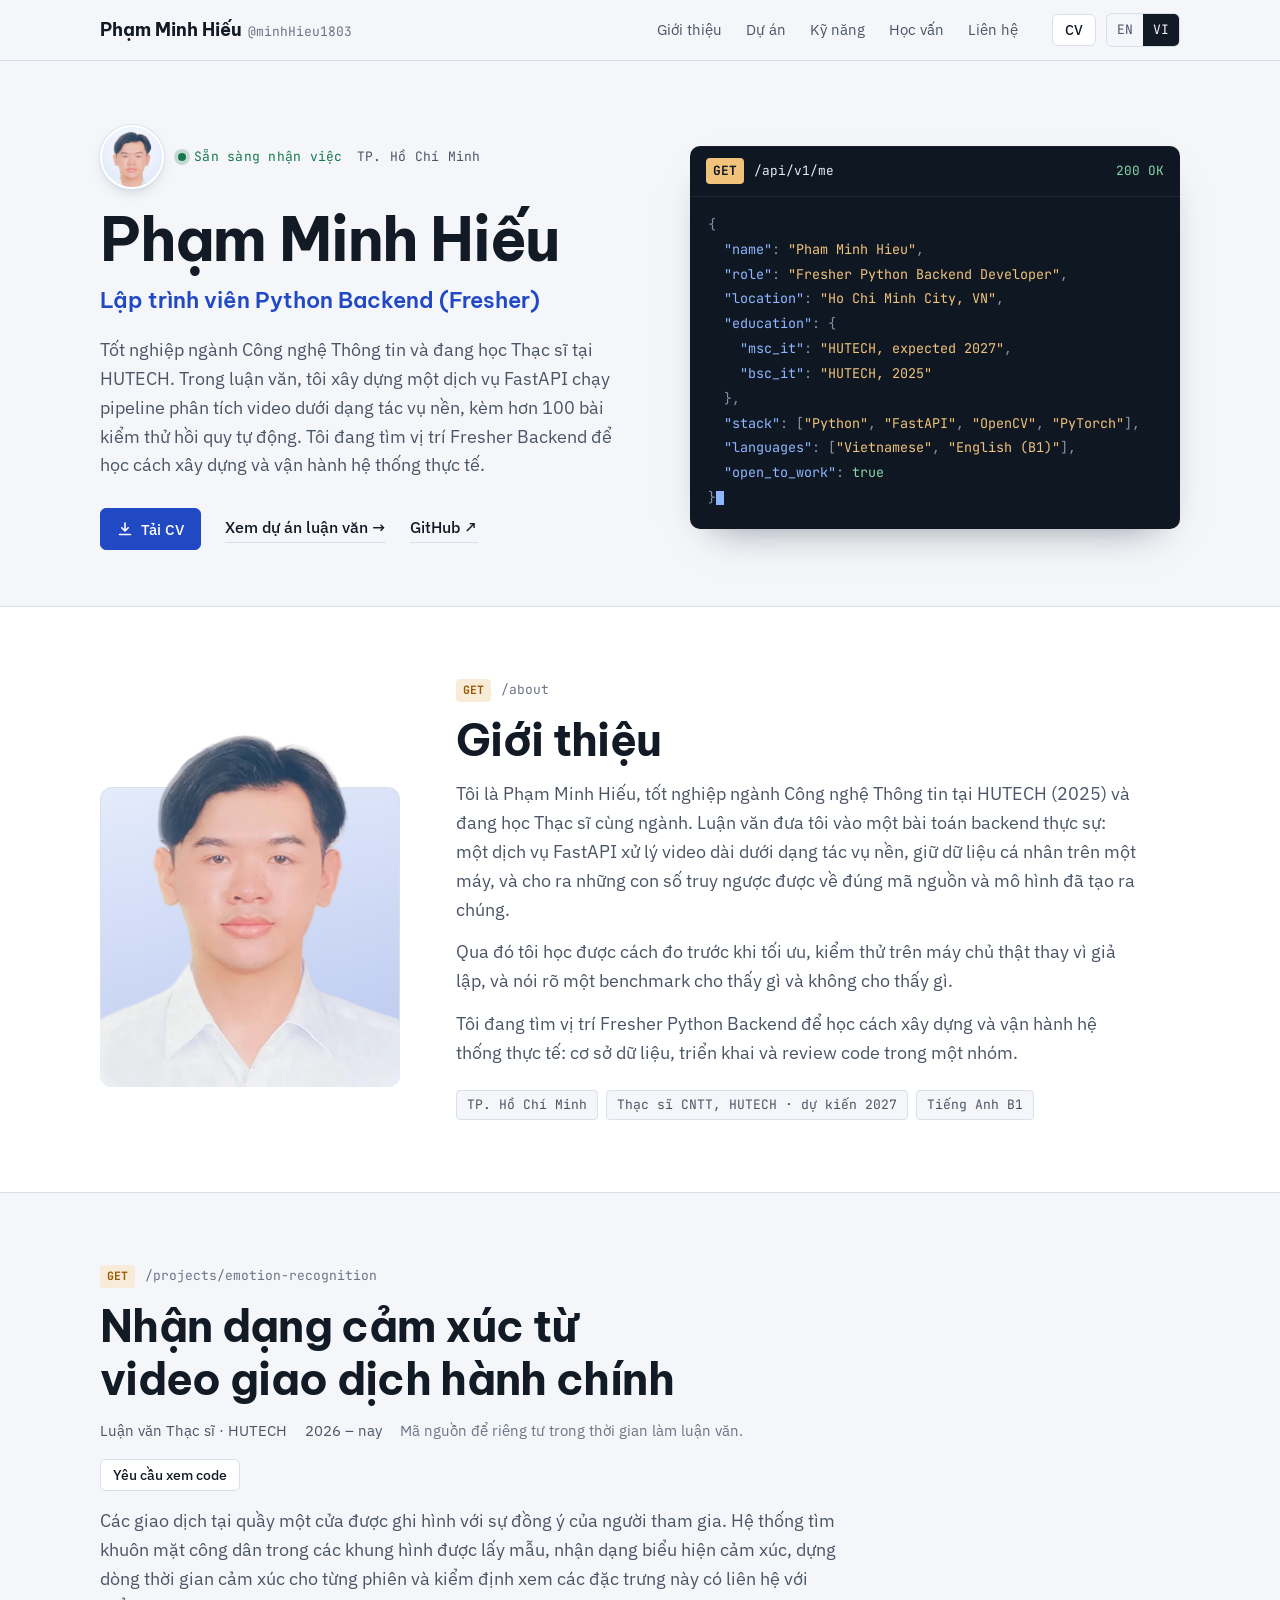
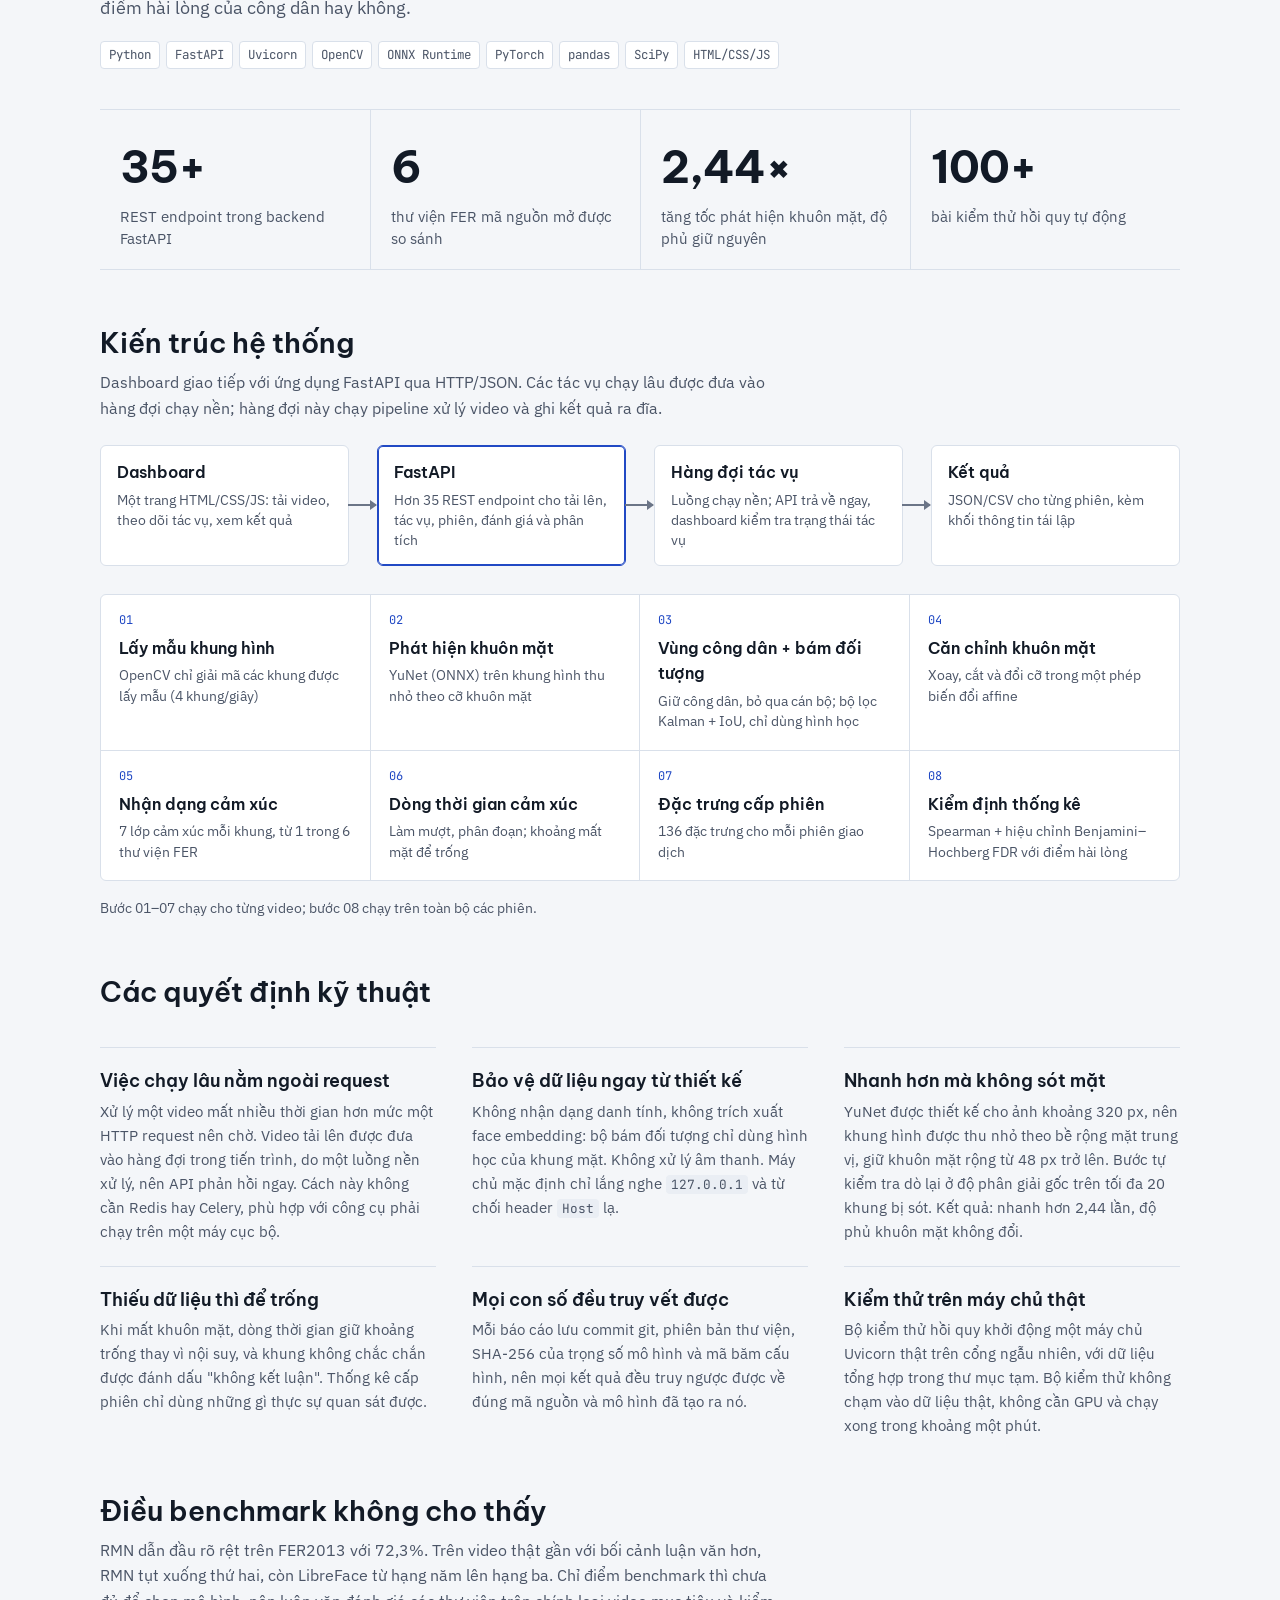
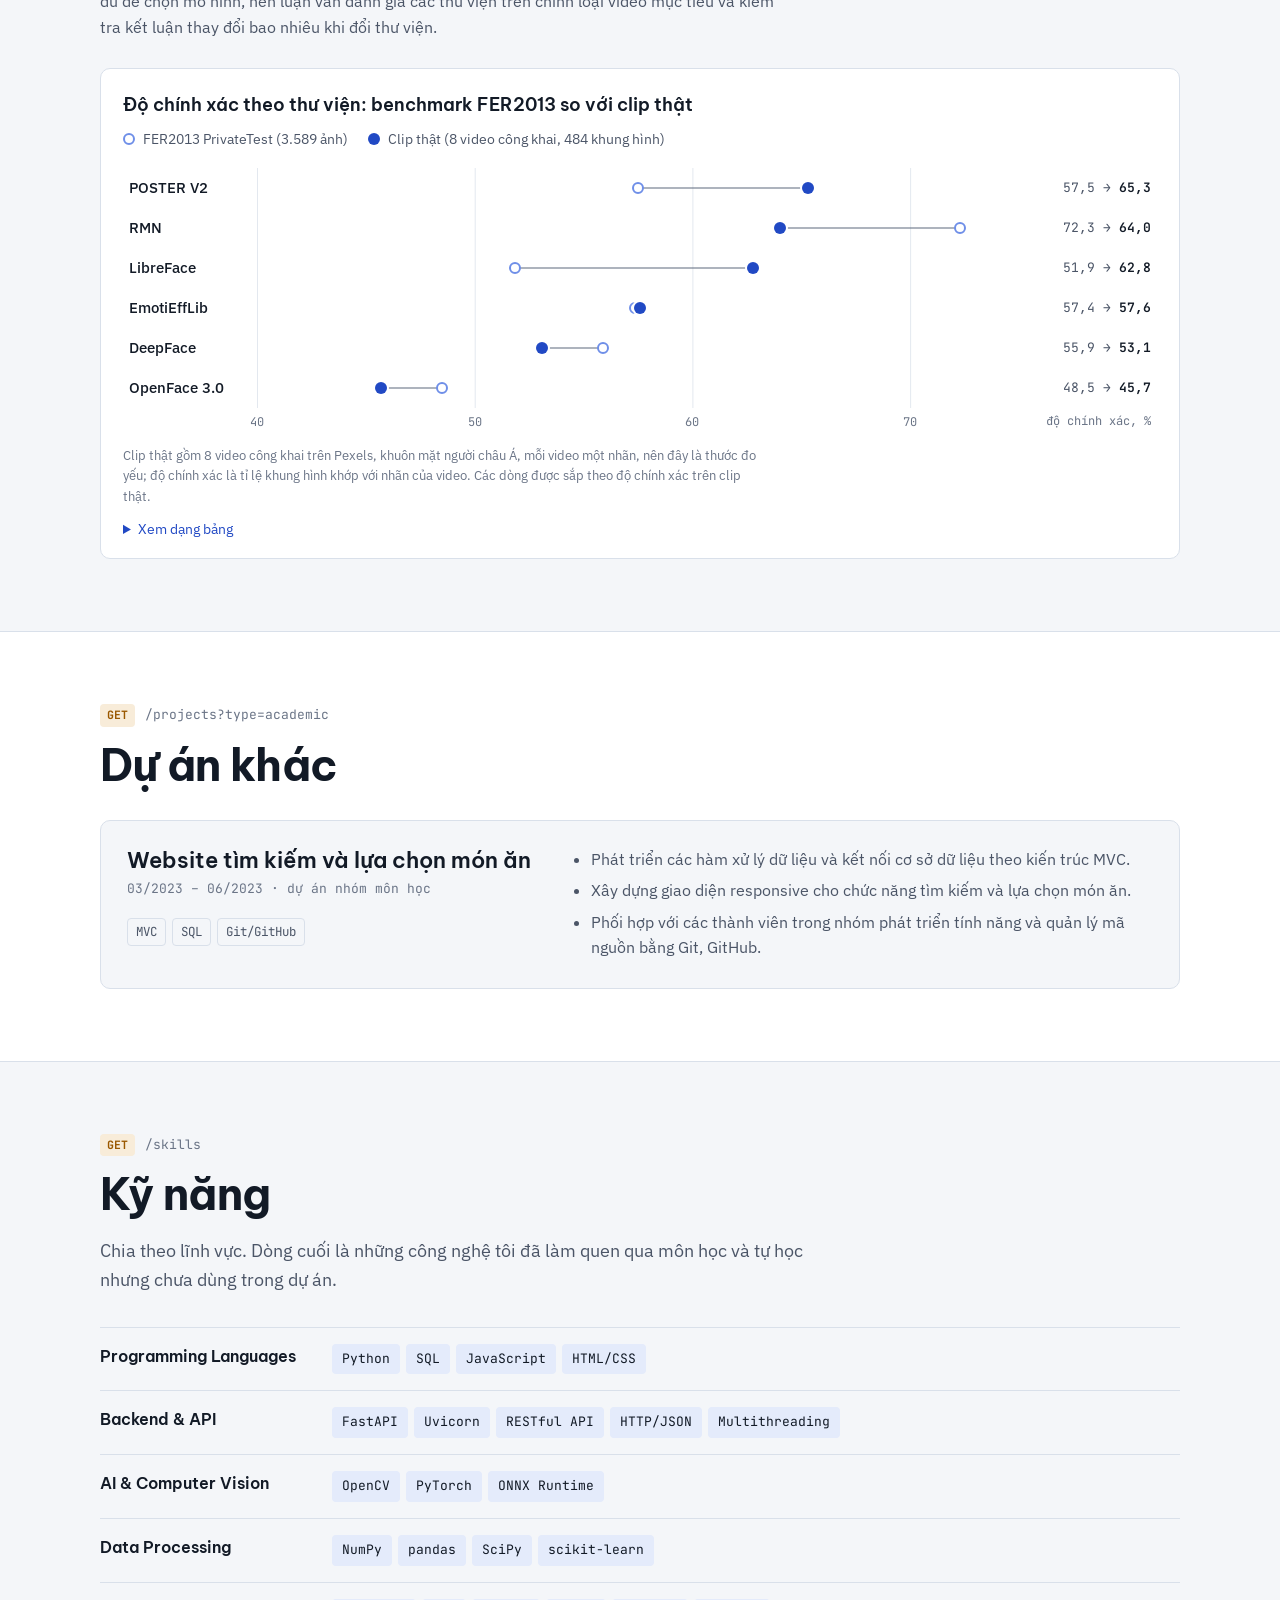
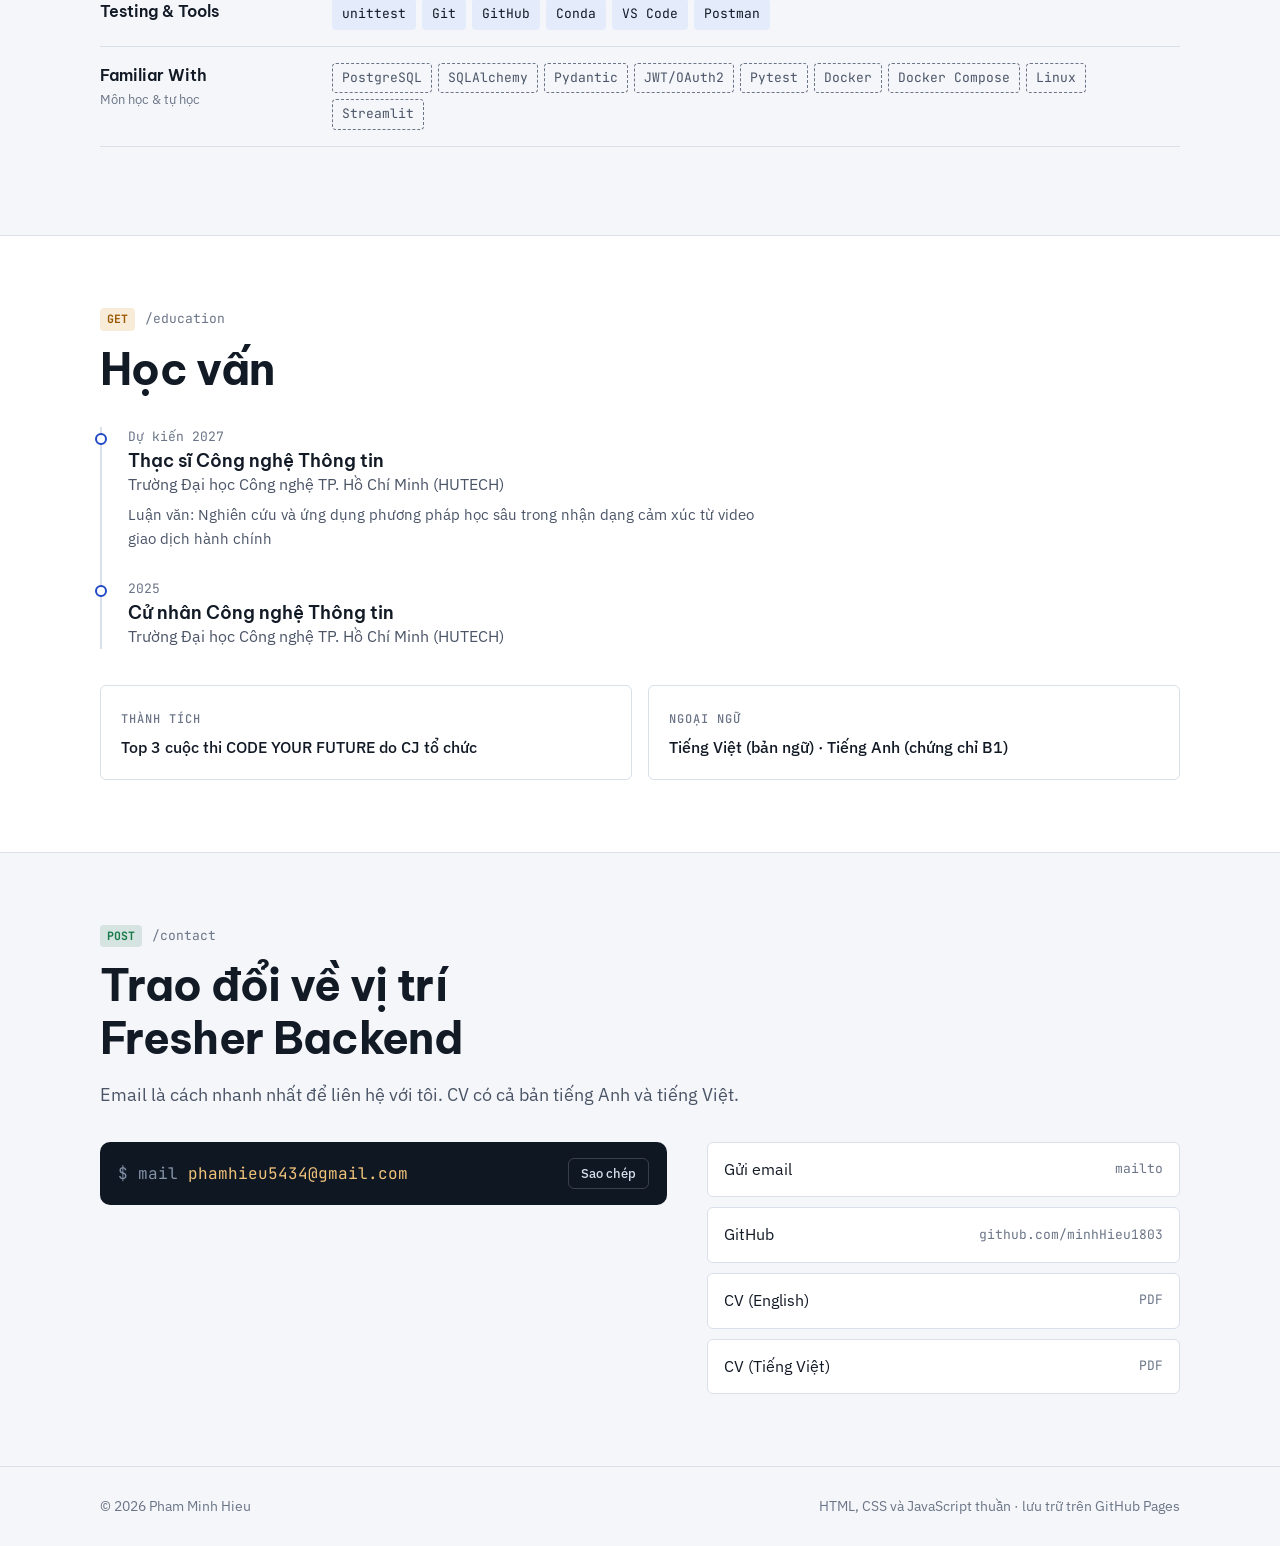
==== vi/index.html @ 43558897 "Use the transparent cut-out portrait - About: the cut-out stands in a tinted panel and the head rise" ====
<!doctype html>
<html lang="vi" data-lang="vi">
<head>
<meta charset="utf-8">
<meta name="viewport" content="width=device-width, initial-scale=1, viewport-fit=cover">
<title>Phạm Minh Hiếu · Lập trình viên Python Backend</title>
<meta name="description" content="Portfolio của Phạm Minh Hiếu, lập trình viên Python Backend (Fresher), học viên Thạc sĩ CNTT tại HUTECH. FastAPI, tác vụ nền, thị giác máy tính và kiểm thử tự động.">
<meta property="og:type" content="website">
<meta property="og:title" content="Phạm Minh Hiếu · Lập trình viên Python Backend">
<meta property="og:description" content="Lập trình viên Python Backend (Fresher). Luận văn thạc sĩ: dịch vụ FastAPI chạy pipeline nhận dạng cảm xúc từ video dưới dạng tác vụ nền.">
<meta property="og:image" content="https://minhhieu1803.github.io/assets/og-image.png">
<meta property="og:image:width" content="1200">
<meta property="og:image:height" content="630">
<meta property="og:image:alt" content="Pham Minh Hieu, Fresher Python Backend Developer">
<meta name="twitter:card" content="summary_large_image">
<meta name="theme-color" content="#f4f6f9" media="(prefers-color-scheme: light)">
<meta name="theme-color" content="#0c1118" media="(prefers-color-scheme: dark)">
<link rel="icon" href="/assets/favicon.svg" type="image/svg+xml">
<script>
  (function () {
    var lang = /^\/vi(\/|$)/.test(location.pathname) ? "vi" : "en";
    try {
      var q = new URLSearchParams(location.search).get("lang");
      if (q === "vi" && lang === "en") { location.replace("/vi/" + location.hash); return; }
    } catch (e) {}
    document.documentElement.setAttribute("data-lang", lang);
    document.documentElement.lang = lang;
  })();
</script>
<link rel="preconnect" href="https://fonts.googleapis.com">
<link rel="preconnect" href="https://fonts.gstatic.com" crossorigin>
<link rel="stylesheet" href="https://fonts.googleapis.com/css2?family=Be+Vietnam+Pro:wght@600;700&family=IBM+Plex+Sans:ital,wght@0,400;0,500;0,600;1,400&family=JetBrains+Mono:wght@400;500;700&display=swap">
<link rel="stylesheet" href="/assets/css/style.css">
</head>
<body>
<a class="skip" href="#main"><span lang="en">Skip to content</span><span lang="vi">Bỏ qua thanh điều hướng</span></a>

<header class="topbar">
  <div class="wrap">
    <a class="brand" href="#top"><b><span lang="en">Pham Minh Hieu</span><span lang="vi">Phạm Minh Hiếu</span></b><span>@minhHieu1803</span></a>
    <nav class="nav" aria-label="Sections">
      <a href="#about"><span lang="en">About</span><span lang="vi">Giới thiệu</span></a>
      <a href="#project"><span lang="en">Project</span><span lang="vi">Dự án</span></a>
      <a href="#skills"><span lang="en">Skills</span><span lang="vi">Kỹ năng</span></a>
      <a href="#education"><span lang="en">Education</span><span lang="vi">Học vấn</span></a>
      <a href="#contact"><span lang="en">Contact</span><span lang="vi">Liên hệ</span></a>
    </nav>
    <div class="top-actions">
      <a class="btn btn-sm" lang="en" href="/cv/PhamMinhHieu_CV_Python_Backend_EN.pdf" download>CV</a>
      <a class="btn btn-sm" lang="vi" href="/cv/PhamMinhHieu_CV_Python_Backend_VI.pdf" download>CV</a>
      <nav class="lang" aria-label="Language / Ngôn ngữ">
        <a href="/" hreflang="en" data-lang-link="en">EN</a>
        <a href="/vi/" hreflang="vi" data-lang-link="vi">VI</a>
      </nav>
      <button type="button" class="menu-btn" id="menu-btn" aria-expanded="false" aria-controls="mobile-menu">
        <span class="sr-only"><span lang="en">Open menu</span><span lang="vi">Mở menu</span></span>
        <svg viewBox="0 0 20 20" aria-hidden="true"><path class="bars" d="M3 5.5h14M3 10h14M3 14.5h14"/><path class="close" d="M5 5l10 10M15 5 5 15"/></svg>
      </button>
    </div>
  </div>
  <div class="mobile-menu" id="mobile-menu" hidden>
    <div class="wrap">
      <a href="#about"><span lang="en">About</span><span lang="vi">Giới thiệu</span></a>
      <a href="#project"><span lang="en">Project</span><span lang="vi">Dự án</span></a>
      <a href="#skills"><span lang="en">Skills</span><span lang="vi">Kỹ năng</span></a>
      <a href="#education"><span lang="en">Education</span><span lang="vi">Học vấn</span></a>
      <a href="#contact"><span lang="en">Contact</span><span lang="vi">Liên hệ</span></a>
    </div>
  </div>
</header>

<main id="main">

  <!-- Hero -->
  <section class="hero" id="top">
    <div class="wrap">
      <div>
        <div class="hero-id">
          <picture>
            <source srcset="/assets/img/hieu-avatar-cutout-192.webp" type="image/webp">
            <img class="avatar" src="/assets/img/hieu-avatar-cutout-192.png" width="64" height="64" alt="Phạm Minh Hiếu">
          </picture>
          <p class="eyebrow">
            <span class="status"><span lang="en">Open to fresher roles</span><span lang="vi">Sẵn sàng nhận việc</span></span>
            <span lang="en">Ho Chi Minh City</span><span lang="vi">TP. Hồ Chí Minh</span>
          </p>
        </div>
        <h1><span lang="en">Pham Minh Hieu</span><span lang="vi">Phạm Minh Hiếu</span></h1>
        <p class="role"><span lang="en">Fresher Python Backend Developer</span><span lang="vi">Lập trình viên Python Backend (Fresher)</span></p>
        <p class="lead" lang="en">IT graduate and M.Sc. candidate at HUTECH. For my master's thesis I built a FastAPI service that runs a video-analysis pipeline as background jobs, covered by 100+ automated regression tests. I'm looking for a fresher backend role where I can learn how production systems are built and run.</p>
        <p class="lead" lang="vi">Tốt nghiệp ngành Công nghệ Thông tin và đang học Thạc sĩ tại HUTECH. Trong luận văn, tôi xây dựng một dịch vụ FastAPI chạy pipeline phân tích video dưới dạng tác vụ nền, kèm hơn 100 bài kiểm thử hồi quy tự động. Tôi đang tìm vị trí Fresher Backend để học cách xây dựng và vận hành hệ thống thực tế.</p>
        <div class="actions">
          <a class="btn primary" lang="en" href="/cv/PhamMinhHieu_CV_Python_Backend_EN.pdf" download>
            <svg viewBox="0 0 16 16" fill="none" stroke="currentColor" stroke-width="1.6" aria-hidden="true"><path d="M8 2v8m0 0 3.2-3.2M8 10 4.8 6.8M2.5 13.5h11" stroke-linecap="round" stroke-linejoin="round"/></svg>
            Download CV
          </a>
          <a class="btn primary" lang="vi" href="/cv/PhamMinhHieu_CV_Python_Backend_VI.pdf" download>
            <svg viewBox="0 0 16 16" fill="none" stroke="currentColor" stroke-width="1.6" aria-hidden="true"><path d="M8 2v8m0 0 3.2-3.2M8 10 4.8 6.8M2.5 13.5h11" stroke-linecap="round" stroke-linejoin="round"/></svg>
            Tải CV
          </a>
          <a class="text-link" href="#project"><span lang="en">See the thesis project</span><span lang="vi">Xem dự án luận văn</span> <span aria-hidden="true">→</span></a>
          <a class="text-link" href="https://github.com/minhHieu1803" target="_blank" rel="noopener">GitHub <span aria-hidden="true">↗</span></a>
        </div>
      </div>

      <div class="response" aria-label="Profile summary as a JSON response">
        <div class="response-head"><span class="verb">GET</span><span class="path">/api/v1/me</span><span class="code">200 OK</span></div>
<pre><code><span class="p">{</span>
  <span class="k">"name"</span><span class="p">:</span> <span class="s">"Pham Minh Hieu"</span><span class="p">,</span>
  <span class="k">"role"</span><span class="p">:</span> <span class="s">"Fresher Python Backend Developer"</span><span class="p">,</span>
  <span class="k">"location"</span><span class="p">:</span> <span class="s">"Ho Chi Minh City, VN"</span><span class="p">,</span>
  <span class="k">"education"</span><span class="p">: {</span>
    <span class="k">"msc_it"</span><span class="p">:</span> <span class="s">"HUTECH, expected 2027"</span><span class="p">,</span>
    <span class="k">"bsc_it"</span><span class="p">:</span> <span class="s">"HUTECH, 2025"</span>
  <span class="p">},</span>
  <span class="k">"stack"</span><span class="p">: [</span><span class="s">"Python"</span><span class="p">,</span> <span class="s">"FastAPI"</span><span class="p">,</span> <span class="s">"OpenCV"</span><span class="p">,</span> <span class="s">"PyTorch"</span><span class="p">],</span>
  <span class="k">"languages"</span><span class="p">: [</span><span class="s">"Vietnamese"</span><span class="p">,</span> <span class="s">"English (B1)"</span><span class="p">],</span>
  <span class="k">"open_to_work"</span><span class="p">:</span> <span class="l">true</span>
<span class="p">}</span><span class="caret" aria-hidden="true"></span></code></pre>
      </div>
    </div>
  </section>

  <!-- About -->
  <section class="section alt" id="about">
    <div class="wrap about">
      <figure class="about-photo">
        <picture>
          <source srcset="/assets/img/hieu-portrait-cutout-600.webp" type="image/webp">
          <img src="/assets/img/hieu-portrait-cutout-600.png" width="600" height="750" alt="Phạm Minh Hiếu" loading="lazy">
        </picture>
      </figure>
      <div class="about-text">
        <p class="route"><span class="verb-tag">GET</span>/about</p>
        <h2><span lang="en">About me</span><span lang="vi">Giới thiệu</span></h2>
        <div lang="en">
          <p>I'm Pham Minh Hieu, an IT graduate from HUTECH (2025), now doing a master's degree in IT. My thesis turned into a real backend problem: a FastAPI service that processes long videos in the background, keeps personal data on one machine, and produces numbers that can be traced back to the exact code and model.</p>
          <p>Along the way I learned to measure before optimizing, to test against a real server instead of mocks, and to say clearly what a benchmark does and doesn't show.</p>
          <p>I'm looking for a fresher Python backend role where I can learn how production systems are built and run: databases, deployment and code review in a team.</p>
        </div>
        <div lang="vi">
          <p>Tôi là Phạm Minh Hiếu, tốt nghiệp ngành Công nghệ Thông tin tại HUTECH (2025) và đang học Thạc sĩ cùng ngành. Luận văn đưa tôi vào một bài toán backend thực sự: một dịch vụ FastAPI xử lý video dài dưới dạng tác vụ nền, giữ dữ liệu cá nhân trên một máy, và cho ra những con số truy ngược được về đúng mã nguồn và mô hình đã tạo ra chúng.</p>
          <p>Qua đó tôi học được cách đo trước khi tối ưu, kiểm thử trên máy chủ thật thay vì giả lập, và nói rõ một benchmark cho thấy gì và không cho thấy gì.</p>
          <p>Tôi đang tìm vị trí Fresher Python Backend để học cách xây dựng và vận hành hệ thống thực tế: cơ sở dữ liệu, triển khai và review code trong một nhóm.</p>
        </div>
        <ul class="facts">
          <li><span lang="en">Ho Chi Minh City</span><span lang="vi">TP. Hồ Chí Minh</span></li>
          <li><span lang="en">M.Sc. IT, HUTECH · expected 2027</span><span lang="vi">Thạc sĩ CNTT, HUTECH · dự kiến 2027</span></li>
          <li><span lang="en">English B1</span><span lang="vi">Tiếng Anh B1</span></li>
        </ul>
      </div>
    </div>
  </section>

  <!-- Featured project -->
  <section class="section" id="project">
    <div class="wrap">
      <p class="route"><span class="verb-tag">GET</span>/projects/emotion-recognition</p>
      <h2><span lang="en">Emotion recognition for public-service transaction videos</span><span lang="vi">Nhận dạng cảm xúc từ video giao dịch hành chính</span></h2>
      <div class="meta">
        <span><span lang="en">Master's thesis · HUTECH</span><span lang="vi">Luận văn Thạc sĩ · HUTECH</span></span>
        <span><span lang="en">2026 – present</span><span lang="vi">2026 – nay</span></span>
        <span class="private"><span lang="en">Source code is private while the thesis is in progress.</span><span lang="vi">Mã nguồn để riêng tư trong thời gian làm luận văn.</span></span>
      </div>
      <p class="request">
        <a class="btn btn-sm" lang="en" href="mailto:phamhieu5434@gmail.com?subject=Code%20walkthrough%20request%3A%20emotion%20recognition%20thesis">Request a code walkthrough</a>
        <a class="btn btn-sm" lang="vi" href="mailto:phamhieu5434@gmail.com?subject=Y%C3%AAu%20c%E1%BA%A7u%20xem%20code%3A%20lu%E1%BA%ADn%20v%C4%83n%20nh%E1%BA%ADn%20d%E1%BA%A1ng%20c%E1%BA%A3m%20x%C3%BAc">Yêu cầu xem code</a>
      </p>
      <p class="intro" lang="en">Transactions at one-stop public-service counters are recorded on video, with the participants' consent. The system finds the citizen's face in sampled frames, estimates their facial expression, builds an emotion timeline for each session, and tests whether those patterns relate to the citizen's satisfaction score.</p>
      <p class="intro" lang="vi">Các giao dịch tại quầy một cửa được ghi hình với sự đồng ý của người tham gia. Hệ thống tìm khuôn mặt công dân trong các khung hình được lấy mẫu, nhận dạng biểu hiện cảm xúc, dựng dòng thời gian cảm xúc cho từng phiên và kiểm định xem các đặc trưng này có liên hệ với điểm hài lòng của công dân hay không.</p>
      <ul class="tags" aria-label="Tech stack">
        <li>Python</li><li>FastAPI</li><li>Uvicorn</li><li>OpenCV</li><li>ONNX Runtime</li><li>PyTorch</li><li>pandas</li><li>SciPy</li><li>HTML/CSS/JS</li>
      </ul>

      <div class="figures">
        <div class="figure"><div class="num">35+</div><div class="label"><span lang="en">REST endpoints in the FastAPI backend</span><span lang="vi">REST endpoint trong backend FastAPI</span></div></div>
        <div class="figure"><div class="num">6</div><div class="label"><span lang="en">open-source FER libraries benchmarked</span><span lang="vi">thư viện FER mã nguồn mở được so sánh</span></div></div>
        <div class="figure"><div class="num"><span lang="en">2.44×</span><span lang="vi">2,44×</span></div><div class="label"><span lang="en">faster face detection, same face coverage</span><span lang="vi">tăng tốc phát hiện khuôn mặt, độ phủ giữ nguyên</span></div></div>
        <div class="figure"><div class="num">100+</div><div class="label"><span lang="en">automated regression tests</span><span lang="vi">bài kiểm thử hồi quy tự động</span></div></div>
      </div>

      <div class="sub">
        <h3><span lang="en">How it fits together</span><span lang="vi">Kiến trúc hệ thống</span></h3>
        <p lang="en">The dashboard talks to a FastAPI app over HTTP/JSON. Long-running work goes to a background job queue, which runs the video pipeline and writes results to disk.</p>
        <p lang="vi">Dashboard giao tiếp với ứng dụng FastAPI qua HTTP/JSON. Các tác vụ chạy lâu được đưa vào hàng đợi chạy nền; hàng đợi này chạy pipeline xử lý video và ghi kết quả ra đĩa.</p>
        <ol class="flow" aria-label="Request flow">
          <li class="node">
            <div class="name">Dashboard</div>
            <div class="what"><span lang="en">Single-page HTML/CSS/JS: upload videos, follow jobs, read results</span><span lang="vi">Một trang HTML/CSS/JS: tải video, theo dõi tác vụ, xem kết quả</span></div>
            <span class="edge" aria-hidden="true"><i></i></span>
          </li>
          <li class="node core">
            <div class="name">FastAPI</div>
            <div class="what"><span lang="en">35+ REST endpoints for uploads, jobs, sessions, evaluation and analysis</span><span lang="vi">Hơn 35 REST endpoint cho tải lên, tác vụ, phiên, đánh giá và phân tích</span></div>
            <span class="edge" aria-hidden="true"><i></i></span>
          </li>
          <li class="node">
            <div class="name"><span lang="en">Job queue</span><span lang="vi">Hàng đợi tác vụ</span></div>
            <div class="what"><span lang="en">Background worker thread; the API returns at once and the dashboard checks job status</span><span lang="vi">Luồng chạy nền; API trả về ngay, dashboard kiểm tra trạng thái tác vụ</span></div>
            <span class="edge" aria-hidden="true"><i></i></span>
          </li>
          <li class="node">
            <div class="name"><span lang="en">Results</span><span lang="vi">Kết quả</span></div>
            <div class="what"><span lang="en">Per-session JSON/CSV with a provenance block</span><span lang="vi">JSON/CSV cho từng phiên, kèm khối thông tin tái lập</span></div>
          </li>
        </ol>

        <ol class="pipeline" aria-label="Video pipeline">
          <li><div class="name"><span lang="en">Frame sampling</span><span lang="vi">Lấy mẫu khung hình</span></div><div class="what"><span lang="en">OpenCV decodes only the sampled frames (4 per second)</span><span lang="vi">OpenCV chỉ giải mã các khung được lấy mẫu (4 khung/giây)</span></div></li>
          <li><div class="name"><span lang="en">Face detection</span><span lang="vi">Phát hiện khuôn mặt</span></div><div class="what"><span lang="en">YuNet (ONNX) on frames downscaled to fit the face size</span><span lang="vi">YuNet (ONNX) trên khung hình thu nhỏ theo cỡ khuôn mặt</span></div></li>
          <li><div class="name"><span lang="en">Citizen ROI + tracking</span><span lang="vi">Vùng công dân + bám đối tượng</span></div><div class="what"><span lang="en">Keeps the citizen, skips staff; Kalman filter + IoU, geometry only</span><span lang="vi">Giữ công dân, bỏ qua cán bộ; bộ lọc Kalman + IoU, chỉ dùng hình học</span></div></li>
          <li><div class="name"><span lang="en">Face alignment</span><span lang="vi">Căn chỉnh khuôn mặt</span></div><div class="what"><span lang="en">Rotate, crop and resize in one affine warp</span><span lang="vi">Xoay, cắt và đổi cỡ trong một phép biến đổi affine</span></div></li>
          <li><div class="name"><span lang="en">Emotion inference</span><span lang="vi">Nhận dạng cảm xúc</span></div><div class="what"><span lang="en">7 emotion classes per frame from 1 of 6 FER libraries</span><span lang="vi">7 lớp cảm xúc mỗi khung, từ 1 trong 6 thư viện FER</span></div></li>
          <li><div class="name"><span lang="en">Emotion timeline</span><span lang="vi">Dòng thời gian cảm xúc</span></div><div class="what"><span lang="en">Smoothing and segments; face-loss gaps stay empty</span><span lang="vi">Làm mượt, phân đoạn; khoảng mất mặt để trống</span></div></li>
          <li><div class="name"><span lang="en">Session features</span><span lang="vi">Đặc trưng cấp phiên</span></div><div class="what"><span lang="en">136 features per transaction session</span><span lang="vi">136 đặc trưng cho mỗi phiên giao dịch</span></div></li>
          <li><div class="name"><span lang="en">Statistical tests</span><span lang="vi">Kiểm định thống kê</span></div><div class="what"><span lang="en">Spearman + Benjamini–Hochberg FDR against satisfaction scores</span><span lang="vi">Spearman + hiệu chỉnh Benjamini–Hochberg FDR với điểm hài lòng</span></div></li>
        </ol>
        <p class="caption"><span lang="en">Steps 01–07 run for each video; step 08 runs across all sessions.</span><span lang="vi">Bước 01–07 chạy cho từng video; bước 08 chạy trên toàn bộ các phiên.</span></p>
      </div>

      <div class="sub">
        <h3><span lang="en">Engineering decisions</span><span lang="vi">Các quyết định kỹ thuật</span></h3>
        <div class="decisions">
          <article class="decision">
            <h4><span lang="en">Long work runs outside the request</span><span lang="vi">Việc chạy lâu nằm ngoài request</span></h4>
            <p lang="en">Processing a video takes far longer than an HTTP request should. Uploads go into an in-process job queue served by a background thread, so the API answers at once. It needs no Redis or Celery, which suits a tool that has to run on one local machine.</p>
            <p lang="vi">Xử lý một video mất nhiều thời gian hơn mức một HTTP request nên chờ. Video tải lên được đưa vào hàng đợi trong tiến trình, do một luồng nền xử lý, nên API phản hồi ngay. Cách này không cần Redis hay Celery, phù hợp với công cụ phải chạy trên một máy cục bộ.</p>
          </article>
          <article class="decision">
            <h4><span lang="en">Privacy by design</span><span lang="vi">Bảo vệ dữ liệu ngay từ thiết kế</span></h4>
            <p lang="en">No face recognition and no face embeddings: the tracker follows the citizen by box geometry only. No audio is processed. The server listens on <code>127.0.0.1</code> by default and rejects unknown <code>Host</code> headers.</p>
            <p lang="vi">Không nhận dạng danh tính, không trích xuất face embedding: bộ bám đối tượng chỉ dùng hình học của khung mặt. Không xử lý âm thanh. Máy chủ mặc định chỉ lắng nghe <code>127.0.0.1</code> và từ chối header <code>Host</code> lạ.</p>
          </article>
          <article class="decision">
            <h4><span lang="en">Faster detection, same coverage</span><span lang="vi">Nhanh hơn mà không sót mặt</span></h4>
            <p lang="en">YuNet is designed for images around 320 px, so frames are downscaled from the median face width while keeping faces at least 48 px wide. A self-check re-runs detection at full resolution on up to 20 missed frames. Result: 2.44× faster with the same face coverage.</p>
            <p lang="vi">YuNet được thiết kế cho ảnh khoảng 320 px, nên khung hình được thu nhỏ theo bề rộng mặt trung vị, giữ khuôn mặt rộng từ 48 px trở lên. Bước tự kiểm tra dò lại ở độ phân giải gốc trên tối đa 20 khung bị sót. Kết quả: nhanh hơn 2,44 lần, độ phủ khuôn mặt không đổi.</p>
          </article>
          <article class="decision">
            <h4><span lang="en">Missing data stays missing</span><span lang="vi">Thiếu dữ liệu thì để trống</span></h4>
            <p lang="en">When the face is lost, the timeline keeps an empty gap instead of interpolating, and uncertain frames are marked "no conclusion". Session statistics only use what was actually observed.</p>
            <p lang="vi">Khi mất khuôn mặt, dòng thời gian giữ khoảng trống thay vì nội suy, và khung không chắc chắn được đánh dấu "không kết luận". Thống kê cấp phiên chỉ dùng những gì thực sự quan sát được.</p>
          </article>
          <article class="decision">
            <h4><span lang="en">Every number is traceable</span><span lang="vi">Mọi con số đều truy vết được</span></h4>
            <p lang="en">Each report stores the git commit, library versions, SHA-256 of the model weights and a config hash, so any result can be traced back to the exact code and model that produced it.</p>
            <p lang="vi">Mỗi báo cáo lưu commit git, phiên bản thư viện, SHA-256 của trọng số mô hình và mã băm cấu hình, nên mọi kết quả đều truy ngược được về đúng mã nguồn và mô hình đã tạo ra nó.</p>
          </article>
          <article class="decision">
            <h4><span lang="en">Tests run against a real server</span><span lang="vi">Kiểm thử trên máy chủ thật</span></h4>
            <p lang="en">The regression suite starts a real Uvicorn server on a random port, with synthetic data in a temporary folder. It never touches real data, needs no GPU, and finishes in about a minute.</p>
            <p lang="vi">Bộ kiểm thử hồi quy khởi động một máy chủ Uvicorn thật trên cổng ngẫu nhiên, với dữ liệu tổng hợp trong thư mục tạm. Bộ kiểm thử không chạm vào dữ liệu thật, không cần GPU và chạy xong trong khoảng một phút.</p>
          </article>
        </div>
      </div>

      <div class="sub">
        <h3><span lang="en">What the benchmark didn't show</span><span lang="vi">Điều benchmark không cho thấy</span></h3>
        <p lang="en">RMN was the clear winner on FER2013 at 72.3%. On real footage closer to the thesis setting it dropped to second place, and LibreFace moved from fifth to third. A benchmark score alone is not enough to choose a model, so the thesis evaluates libraries on its own target footage and checks how much the conclusions change with the library chosen.</p>
        <p lang="vi">RMN dẫn đầu rõ rệt trên FER2013 với 72,3%. Trên video thật gần với bối cảnh luận văn hơn, RMN tụt xuống thứ hai, còn LibreFace từ hạng năm lên hạng ba. Chỉ điểm benchmark thì chưa đủ để chọn mô hình, nên luận văn đánh giá các thư viện trên chính loại video mục tiêu và kiểm tra kết luận thay đổi bao nhiêu khi đổi thư viện.</p>

        <figure class="viz" aria-labelledby="viz-title">
          <figcaption id="viz-title"><span lang="en">Accuracy by library: FER2013 benchmark vs. real clips</span><span lang="vi">Độ chính xác theo thư viện: benchmark FER2013 so với clip thật</span></figcaption>
          <div class="viz-legend">
            <span><i class="key before" aria-hidden="true"></i><span lang="en">FER2013 PrivateTest (3,589 images)</span><span lang="vi">FER2013 PrivateTest (3.589 ảnh)</span></span>
            <span><i class="key after" aria-hidden="true"></i><span lang="en">Real clips (8 public videos, 484 frames)</span><span lang="vi">Clip thật (8 video công khai, 484 khung hình)</span></span>
          </div>
          <div class="viz-plot">
            <div class="viz-row" style="--fer:57.48;--real:65.3;--min:57.48;--max:65.3">
              <div class="viz-name">POSTER V2</div>
              <div class="viz-track"><span class="viz-link"></span><span class="dot before" tabindex="0" data-tip-en="POSTER V2 · FER2013: 57.5%" data-tip-vi="POSTER V2 · FER2013: 57,5%"></span><span class="dot after" tabindex="0" data-tip-en="POSTER V2 · real clips: 65.3%" data-tip-vi="POSTER V2 · clip thật: 65,3%"></span></div>
              <div class="viz-vals"><span lang="en">57.5 → <b>65.3</b></span><span lang="vi">57,5 → <b>65,3</b></span></div>
            </div>
            <div class="viz-row" style="--fer:72.30;--real:64.0;--min:64.0;--max:72.30">
              <div class="viz-name">RMN</div>
              <div class="viz-track"><span class="viz-link"></span><span class="dot before" tabindex="0" data-tip-en="RMN · FER2013: 72.3%" data-tip-vi="RMN · FER2013: 72,3%"></span><span class="dot after" tabindex="0" data-tip-en="RMN · real clips: 64.0%" data-tip-vi="RMN · clip thật: 64,0%"></span></div>
              <div class="viz-vals"><span lang="en">72.3 → <b>64.0</b></span><span lang="vi">72,3 → <b>64,0</b></span></div>
            </div>
            <div class="viz-row" style="--fer:51.85;--real:62.8;--min:51.85;--max:62.8">
              <div class="viz-name">LibreFace</div>
              <div class="viz-track"><span class="viz-link"></span><span class="dot before" tabindex="0" data-tip-en="LibreFace · FER2013: 51.9%" data-tip-vi="LibreFace · FER2013: 51,9%"></span><span class="dot after" tabindex="0" data-tip-en="LibreFace · real clips: 62.8%" data-tip-vi="LibreFace · clip thật: 62,8%"></span></div>
              <div class="viz-vals"><span lang="en">51.9 → <b>62.8</b></span><span lang="vi">51,9 → <b>62,8</b></span></div>
            </div>
            <div class="viz-row" style="--fer:57.37;--real:57.6;--min:57.37;--max:57.6">
              <div class="viz-name">EmotiEffLib</div>
              <div class="viz-track"><span class="viz-link"></span><span class="dot before" tabindex="0" data-tip-en="EmotiEffLib · FER2013: 57.4%" data-tip-vi="EmotiEffLib · FER2013: 57,4%"></span><span class="dot after" tabindex="0" data-tip-en="EmotiEffLib · real clips: 57.6%" data-tip-vi="EmotiEffLib · clip thật: 57,6%"></span></div>
              <div class="viz-vals"><span lang="en">57.4 → <b>57.6</b></span><span lang="vi">57,4 → <b>57,6</b></span></div>
            </div>
            <div class="viz-row" style="--fer:55.87;--real:53.1;--min:53.1;--max:55.87">
              <div class="viz-name">DeepFace</div>
              <div class="viz-track"><span class="viz-link"></span><span class="dot before" tabindex="0" data-tip-en="DeepFace · FER2013: 55.9%" data-tip-vi="DeepFace · FER2013: 55,9%"></span><span class="dot after" tabindex="0" data-tip-en="DeepFace · real clips: 53.1%" data-tip-vi="DeepFace · clip thật: 53,1%"></span></div>
              <div class="viz-vals"><span lang="en">55.9 → <b>53.1</b></span><span lang="vi">55,9 → <b>53,1</b></span></div>
            </div>
            <div class="viz-row" style="--fer:48.51;--real:45.7;--min:45.7;--max:48.51">
              <div class="viz-name">OpenFace 3.0</div>
              <div class="viz-track"><span class="viz-link"></span><span class="dot before" tabindex="0" data-tip-en="OpenFace 3.0 · FER2013: 48.5%" data-tip-vi="OpenFace 3.0 · FER2013: 48,5%"></span><span class="dot after" tabindex="0" data-tip-en="OpenFace 3.0 · real clips: 45.7%" data-tip-vi="OpenFace 3.0 · clip thật: 45,7%"></span></div>
              <div class="viz-vals"><span lang="en">48.5 → <b>45.7</b></span><span lang="vi">48,5 → <b>45,7</b></span></div>
            </div>
            <div class="viz-axis" aria-hidden="true">
              <div></div>
              <div class="ticks"><span style="left:0%">40</span><span style="left:28.571%">50</span><span style="left:57.143%">60</span><span style="left:85.714%">70</span></div>
              <div class="unit"><span lang="en">accuracy, %</span><span lang="vi">độ chính xác, %</span></div>
            </div>
          </div>
          <p class="viz-note" lang="en">Real clips are 8 public Pexels videos of Asian faces with one label per video, so this is a weak measure; accuracy is the share of frames that match the video's label. Rows are sorted by real-clip accuracy.</p>
          <p class="viz-note" lang="vi">Clip thật gồm 8 video công khai trên Pexels, khuôn mặt người châu Á, mỗi video một nhãn, nên đây là thước đo yếu; độ chính xác là tỉ lệ khung hình khớp với nhãn của video. Các dòng được sắp theo độ chính xác trên clip thật.</p>
          <details>
            <summary><span lang="en">Show as a table</span><span lang="vi">Xem dạng bảng</span></summary>
            <div class="table-scroll">
              <table>
                <thead><tr><th><span lang="en">Library</span><span lang="vi">Thư viện</span></th><th class="n">FER2013 (%)</th><th class="n"><span lang="en">Real clips (%)</span><span lang="vi">Clip thật (%)</span></th></tr></thead>
                <tbody>
                  <tr><td>POSTER V2</td><td class="n">57.48</td><td class="n">65.3</td></tr>
                  <tr><td>RMN</td><td class="n">72.30</td><td class="n">64.0</td></tr>
                  <tr><td>LibreFace</td><td class="n">51.85</td><td class="n">62.8</td></tr>
                  <tr><td>EmotiEffLib</td><td class="n">57.37</td><td class="n">57.6</td></tr>
                  <tr><td>DeepFace</td><td class="n">55.87</td><td class="n">53.1</td></tr>
                  <tr><td>OpenFace 3.0</td><td class="n">48.51</td><td class="n">45.7</td></tr>
                </tbody>
              </table>
            </div>
          </details>
        </figure>
      </div>
    </div>
  </section>

  <!-- Other projects -->
  <section class="section alt" id="other">
    <div class="wrap">
      <p class="route"><span class="verb-tag">GET</span>/projects?type=academic</p>
      <h2><span lang="en">Other projects</span><span lang="vi">Dự án khác</span></h2>
      <article class="project-card">
        <div>
          <h3><span lang="en">Food search and selection website</span><span lang="vi">Website tìm kiếm và lựa chọn món ăn</span></h3>
          <p class="when"><span lang="en">Mar – Jun 2023 · academic team project</span><span lang="vi">03/2023 – 06/2023 · dự án nhóm môn học</span></p>
          <ul class="tags"><li>MVC</li><li>SQL</li><li>Git/GitHub</li></ul>
        </div>
        <ul class="points" lang="en">
          <li>Developed data-processing functions and database connectivity following the MVC architecture.</li>
          <li>Built a responsive user interface for searching and selecting dishes.</li>
          <li>Worked with teammates on feature development and managed source code with Git and GitHub.</li>
        </ul>
        <ul class="points" lang="vi">
          <li>Phát triển các hàm xử lý dữ liệu và kết nối cơ sở dữ liệu theo kiến trúc MVC.</li>
          <li>Xây dựng giao diện responsive cho chức năng tìm kiếm và lựa chọn món ăn.</li>
          <li>Phối hợp với các thành viên trong nhóm phát triển tính năng và quản lý mã nguồn bằng Git, GitHub.</li>
        </ul>
      </article>
    </div>
  </section>

  <!-- Skills -->
  <section class="section" id="skills">
    <div class="wrap">
      <p class="route"><span class="verb-tag">GET</span>/skills</p>
      <h2><span lang="en">Skills</span><span lang="vi">Kỹ năng</span></h2>
      <p class="intro" lang="en">Grouped by area. The last row is what I have practised in coursework and self-study but not yet used in a project.</p>
      <p class="intro" lang="vi">Chia theo lĩnh vực. Dòng cuối là những công nghệ tôi đã làm quen qua môn học và tự học nhưng chưa dùng trong dự án.</p>
      <dl class="skills">
        <dt>Programming Languages</dt>
        <dd><ul class="chips"><li>Python</li><li>SQL</li><li>JavaScript</li><li>HTML/CSS</li></ul></dd>
        <dt>Backend &amp; API</dt>
        <dd><ul class="chips"><li>FastAPI</li><li>Uvicorn</li><li>RESTful API</li><li>HTTP/JSON</li><li>Multithreading</li></ul></dd>
        <dt>AI &amp; Computer Vision</dt>
        <dd><ul class="chips"><li>OpenCV</li><li>PyTorch</li><li>ONNX Runtime</li></ul></dd>
        <dt>Data Processing</dt>
        <dd><ul class="chips"><li>NumPy</li><li>pandas</li><li>SciPy</li><li>scikit-learn</li></ul></dd>
        <dt>Testing &amp; Tools</dt>
        <dd><ul class="chips"><li>unittest</li><li>Git</li><li>GitHub</li><li>Conda</li><li>VS Code</li><li>Postman</li></ul></dd>
        <dt>Familiar With<small><span lang="en">Coursework &amp; self-study</span><span lang="vi">Môn học &amp; tự học</span></small></dt>
        <dd><ul class="chips familiar"><li>PostgreSQL</li><li>SQLAlchemy</li><li>Pydantic</li><li>JWT/OAuth2</li><li>Pytest</li><li>Docker</li><li>Docker Compose</li><li>Linux</li><li>Streamlit</li></ul></dd>
      </dl>
    </div>
  </section>

  <!-- Education -->
  <section class="section alt" id="education">
    <div class="wrap">
      <p class="route"><span class="verb-tag">GET</span>/education</p>
      <h2><span lang="en">Education</span><span lang="vi">Học vấn</span></h2>
      <ol class="timeline">
        <li>
          <p class="date"><span lang="en">Expected 2027</span><span lang="vi">Dự kiến 2027</span></p>
          <h3><span lang="en">Master of Information Technology</span><span lang="vi">Thạc sĩ Công nghệ Thông tin</span></h3>
          <p class="where"><span lang="en">HUTECH University, Ho Chi Minh City</span><span lang="vi">Trường Đại học Công nghệ TP. Hồ Chí Minh (HUTECH)</span></p>
          <p class="detail"><span lang="en">Thesis: Research and application of deep learning for emotion recognition in public administrative transaction videos</span><span lang="vi">Luận văn: Nghiên cứu và ứng dụng phương pháp học sâu trong nhận dạng cảm xúc từ video giao dịch hành chính</span></p>
        </li>
        <li>
          <p class="date">2025</p>
          <h3><span lang="en">Bachelor of Information Technology</span><span lang="vi">Cử nhân Công nghệ Thông tin</span></h3>
          <p class="where"><span lang="en">HUTECH University, Ho Chi Minh City</span><span lang="vi">Trường Đại học Công nghệ TP. Hồ Chí Minh (HUTECH)</span></p>
        </li>
      </ol>
      <div class="extras">
        <div class="extra">
          <p class="label"><span lang="en">Achievement</span><span lang="vi">Thành tích</span></p>
          <p><span lang="en">Top 3, CODE YOUR FUTURE competition by CJ</span><span lang="vi">Top 3 cuộc thi CODE YOUR FUTURE do CJ tổ chức</span></p>
        </div>
        <div class="extra">
          <p class="label"><span lang="en">Languages</span><span lang="vi">Ngoại ngữ</span></p>
          <p><span lang="en">Vietnamese (native) · English (B1 certificate)</span><span lang="vi">Tiếng Việt (bản ngữ) · Tiếng Anh (chứng chỉ B1)</span></p>
        </div>
      </div>
    </div>
  </section>

  <!-- Contact -->
  <section class="section contact" id="contact">
    <div class="wrap">
      <p class="route"><span class="verb-tag post">POST</span>/contact</p>
      <h2><span lang="en">Let's talk about a fresher backend role</span><span lang="vi">Trao đổi về vị trí Fresher Backend</span></h2>
      <p class="intro" lang="en">Email is the fastest way to reach me. My CV is available in English and Vietnamese.</p>
      <p class="intro" lang="vi">Email là cách nhanh nhất để liên hệ với tôi. CV có cả bản tiếng Anh và tiếng Việt.</p>
      <div class="contact-grid">
        <div class="mailbox">
          <span class="prompt">$ mail</span>
          <span class="addr" id="email-addr">phamhieu5434@gmail.com</span>
          <button type="button" class="btn" id="copy-email" data-copy="phamhieu5434@gmail.com" aria-controls="email-addr">
            <span class="idle"><span lang="en">Copy</span><span lang="vi">Sao chép</span></span>
            <span class="done"><span lang="en">Copied</span><span lang="vi">Đã chép</span></span>
          </button>
        </div>
        <ul class="links">
          <li><a href="mailto:phamhieu5434@gmail.com"><span><span lang="en">Send an email</span><span lang="vi">Gửi email</span></span><span class="hint">mailto</span></a></li>
          <li><a href="https://github.com/minhHieu1803" target="_blank" rel="noopener"><span>GitHub</span><span class="hint">github.com/minhHieu1803</span></a></li>
          <li><a href="/cv/PhamMinhHieu_CV_Python_Backend_EN.pdf" download><span>CV (English)</span><span class="hint">PDF</span></a></li>
          <li><a href="/cv/PhamMinhHieu_CV_Python_Backend_VI.pdf" download><span>CV (Tiếng Việt)</span><span class="hint">PDF</span></a></li>
        </ul>
      </div>
    </div>
  </section>
</main>

<footer>
  <div class="wrap">
    <span>© 2026 Pham Minh Hieu</span>
    <span><span lang="en">Plain HTML, CSS and JavaScript · hosted on GitHub Pages</span><span lang="vi">HTML, CSS và JavaScript thuần · lưu trữ trên GitHub Pages</span></span>
  </div>
</footer>

<script src="/assets/js/main.js"></script>
</body>
</html>
---- assets/css/style.css ----
/* Layout: a personal page read like API docs. Sticky top bar, hero = intro + a JSON response card,
   then each section is an endpoint (method + route above a plain heading). One readable column, wide figures. */
:root {
  --bg: #f4f6f9;
  --surface: #ffffff;
  --surface-2: #eaeef4;
  --ink: #121a26;
  --ink-2: #4b5567;
  --ink-3: #6b7587;
  --line: #d9e0ea;
  --accent: #2149c4;
  --accent-ink: #ffffff;
  --accent-soft: #e4ebfb;
  --signal: #9a5800;
  --signal-soft: #f8ecd9;
  --ok: #17794a;
  --code-bg: #0f1722;
  --code-ink: #d5deea;
  --code-key: #8fb7ff;
  --code-str: #f0c27a;
  --code-lit: #86d6a6;
  --code-punc: #8492a8;
  --viz-before: #6f8fe8;
  --viz-after: #2149c4;
  --viz-grid: #e3e8ef;

  --font-display: "Be Vietnam Pro", "Segoe UI", system-ui, sans-serif;
  --font-body: "IBM Plex Sans", "Segoe UI", system-ui, sans-serif;
  --font-mono: "JetBrains Mono", ui-monospace, "SFMono-Regular", Menlo, Consolas, monospace;

  --step--1: 0.8125rem;
  --step-0: 1rem;
  --step-1: 1.125rem;
  --step-2: 1.375rem;
  --step-3: 1.75rem;
  --step-4: clamp(2rem, 1.4rem + 2.4vw, 2.75rem);
  --step-5: clamp(2.5rem, 1.6rem + 3.6vw, 3.75rem);

  --radius: 6px;
  --wrap: 1120px;
  --gutter: 20px;
  color-scheme: light;
}

@media (prefers-color-scheme: dark) {
  :root:not([data-theme="light"]) {
    --bg: #0c1118;
    --surface: #141b26;
    --surface-2: #1b2433;
    --ink: #e7ecf3;
    --ink-2: #a9b4c5;
    --ink-3: #8592a6;
    --line: #263244;
    --accent: #7f9ff5;
    --accent-ink: #0c1118;
    --accent-soft: #1b2742;
    --signal: #f0a84a;
    --signal-soft: #2b2113;
    --ok: #4cc38a;
    --code-bg: #0a0f16;
    --viz-before: #3a56be;
    --viz-after: #728fe9;
    --viz-grid: #222d3d;
    color-scheme: dark;
  }
}
:root[data-theme="dark"] {
  --bg: #0c1118;
  --surface: #141b26;
  --surface-2: #1b2433;
  --ink: #e7ecf3;
  --ink-2: #a9b4c5;
  --ink-3: #8592a6;
  --line: #263244;
  --accent: #7f9ff5;
  --accent-ink: #0c1118;
  --accent-soft: #1b2742;
  --signal: #f0a84a;
  --signal-soft: #2b2113;
  --ok: #4cc38a;
  --code-bg: #0a0f16;
  --viz-before: #3a56be;
  --viz-after: #728fe9;
  --viz-grid: #222d3d;
  color-scheme: dark;
}

/* ---------- base ---------- */
*, *::before, *::after { box-sizing: border-box; }
html { -webkit-text-size-adjust: 100%; scroll-behavior: smooth; scroll-padding-top: 76px; }
@media (prefers-reduced-motion: reduce) { html { scroll-behavior: auto; } }
body {
  margin: 0;
  background: var(--bg);
  color: var(--ink);
  font-family: var(--font-body);
  font-size: var(--step-0);
  line-height: 1.6;
  text-rendering: optimizeLegibility;
}
img, svg { max-width: 100%; }
a { color: var(--accent); text-underline-offset: 3px; }
a:hover { text-decoration-thickness: 2px; }
:focus-visible { outline: 2px solid var(--accent); outline-offset: 3px; border-radius: 3px; }
h1, h2, h3, h4 { font-family: var(--font-display); line-height: 1.2; margin: 0; text-wrap: balance; color: var(--ink); }
p { margin: 0; }
code, .mono { font-family: var(--font-mono); }

/* language switch: content is written twice with lang attributes; the root's data-lang picks one */
html[data-lang="en"] body [lang="vi"],
html[data-lang="vi"] body [lang="en"] { display: none !important; }

.skip {
  position: absolute; left: 12px; top: -48px; z-index: 50;
  background: var(--accent); color: var(--accent-ink); padding: 8px 12px; border-radius: var(--radius);
}
.skip:focus { top: 12px; }

.wrap {
  max-width: var(--wrap);
  margin-inline: auto;
  padding-left: max(var(--gutter), env(safe-area-inset-left, 0px));
  padding-right: max(var(--gutter), env(safe-area-inset-right, 0px));
}

/* ---------- top bar ---------- */
.topbar {
  position: sticky; top: 0; z-index: 20;
  background: color-mix(in srgb, var(--bg) 88%, transparent);
  backdrop-filter: saturate(140%) blur(10px);
  -webkit-backdrop-filter: saturate(140%) blur(10px);
  border-bottom: 1px solid var(--line);
}
.topbar .wrap { display: flex; align-items: center; gap: 24px; min-height: 60px; }
.brand { display: flex; align-items: baseline; gap: 6px; text-decoration: none; color: var(--ink); white-space: nowrap; }
.brand b { font-family: var(--font-display); font-weight: 700; font-size: var(--step-1); }
.brand > span { font-family: var(--font-mono); font-size: var(--step--1); color: var(--ink-3); }
.nav { display: flex; gap: 4px; margin-left: auto; }
.nav a {
  font-size: 0.9375rem; color: var(--ink-2); text-decoration: none;
  padding: 6px 10px; border-radius: var(--radius);
}
.nav a:hover { color: var(--ink); background: var(--surface-2); }
.lang {
  display: inline-flex; border: 1px solid var(--line); border-radius: var(--radius); overflow: hidden;
  font-family: var(--font-mono); font-size: var(--step--1);
}
.lang a { color: var(--ink-2); text-decoration: none; padding: 6px 10px; }
.lang a:hover { color: var(--ink); background: var(--surface-2); }
.lang a[aria-current="page"] { background: var(--ink); color: var(--bg); }
.top-actions { display: flex; align-items: center; gap: 10px; }
.menu-btn {
  display: none; align-items: center; justify-content: center;
  width: 36px; height: 36px; padding: 0; cursor: pointer;
  border: 1px solid var(--line); border-radius: var(--radius); background: transparent; color: var(--ink);
}
.menu-btn svg { width: 18px; height: 18px; fill: none; stroke: currentColor; stroke-width: 1.8; stroke-linecap: round; }
.menu-btn .close { display: none; }
.menu-btn[aria-expanded="true"] .bars { display: none; }
.menu-btn[aria-expanded="true"] .close { display: inline; }
.mobile-menu { border-top: 1px solid var(--line); background: var(--bg); }
.mobile-menu[hidden] { display: none; }
.mobile-menu .wrap { display: grid; padding-block: 6px 10px; }
.mobile-menu a {
  font-family: var(--font-display); font-weight: 600; font-size: var(--step-1);
  color: var(--ink); text-decoration: none; padding: 12px 0; border-bottom: 1px solid var(--line);
}
.mobile-menu a:last-child { border-bottom: 0; }
.sr-only {
  position: absolute; width: 1px; height: 1px; padding: 0; margin: -1px;
  overflow: hidden; clip: rect(0 0 0 0); white-space: nowrap; border: 0;
}
@media (max-width: 760px) {
  .nav { display: none; }
  .top-actions { margin-left: auto; gap: 8px; }
  .menu-btn { display: inline-flex; }
}
@media (max-width: 480px) {
  .brand > span { display: none; }
}

/* ---------- buttons ---------- */
.btn {
  display: inline-flex; align-items: center; gap: 8px;
  font: 500 0.9375rem/1 var(--font-body);
  padding: 12px 16px; border-radius: var(--radius);
  border: 1px solid var(--line); background: var(--surface); color: var(--ink);
  text-decoration: none; cursor: pointer;
}
.btn:hover { border-color: var(--ink-3); text-decoration: none; }
.btn.primary { background: var(--accent); border-color: var(--accent); color: var(--accent-ink); }
.btn.primary:hover { filter: brightness(1.08); }
.btn svg { width: 16px; height: 16px; flex: none; }
.btn-sm { padding: 8px 12px; font-size: 0.875rem; }
.text-link {
  font-weight: 500; color: var(--ink); text-decoration: none;
  border-bottom: 1px solid var(--line); padding-bottom: 2px;
}
.text-link:hover { border-bottom-color: var(--accent); color: var(--accent); }

/* ---------- hero ---------- */
.hero { padding-block: 64px 56px; }
.hero .wrap {
  display: grid; grid-template-columns: minmax(0, 1.05fr) minmax(0, 0.95fr);
  gap: 48px; align-items: center;
}
.eyebrow {
  font-family: var(--font-mono); font-size: var(--step--1); color: var(--ink-2);
  letter-spacing: 0.02em; display: flex; flex-wrap: wrap; gap: 6px 14px; align-items: center;
}
.status { display: inline-flex; align-items: center; gap: 8px; color: var(--ok); }
.status::before {
  content: ""; width: 8px; height: 8px; border-radius: 50%; background: var(--ok);
  box-shadow: 0 0 0 4px color-mix(in srgb, var(--ok) 22%, transparent);
}
.hero-id { display: flex; align-items: center; gap: 14px; }
.avatar {
  width: 64px; height: 64px; border-radius: 50%; object-fit: cover; display: block; flex: none;
  background: radial-gradient(circle at 50% 35%, var(--surface), var(--accent-soft) 70%);
  border: 2px solid var(--surface); box-shadow: 0 0 0 1px var(--line), 0 6px 16px -8px rgba(9, 20, 40, 0.35);
}
.hero h1 { font-size: var(--step-5); font-weight: 700; letter-spacing: -0.02em; margin-top: 14px; }
.hero .role { font-family: var(--font-display); font-weight: 600; font-size: var(--step-2); color: var(--accent); margin-top: 8px; }
.hero .lead { margin-top: 18px; font-size: var(--step-1); color: var(--ink-2); max-width: 58ch; }
.hero .actions { display: flex; flex-wrap: wrap; align-items: center; gap: 12px 24px; margin-top: 28px; }

.response {
  background: var(--code-bg); color: var(--code-ink);
  border-radius: 10px; overflow: hidden;
  box-shadow: 0 1px 0 rgba(255,255,255,0.04) inset, 0 18px 40px -24px rgba(9, 20, 40, 0.55);
  font-family: var(--font-mono); font-size: 0.84rem; line-height: 1.7;
  min-width: 0;
}
.response-head {
  display: flex; align-items: center; gap: 10px; padding: 12px 16px;
  border-bottom: 1px solid rgba(255,255,255,0.07); font-size: 0.8rem;
}
.response-head .verb { color: #0f1722; background: #f0c27a; font-weight: 700; padding: 2px 7px; border-radius: 4px; }
.response-head .path { color: #e7ecf3; }
.response-head .code { margin-left: auto; color: #86d6a6; }
.response pre { margin: 0; padding: 16px 18px 18px; overflow-x: auto; }
.response .k { color: var(--code-key); }
.response .s { color: var(--code-str); }
.response .l { color: var(--code-lit); }
.response .p { color: var(--code-punc); }
.caret { display: inline-block; width: 8px; height: 1.05em; vertical-align: -0.2em; background: var(--code-key); animation: blink 1.1s steps(1) infinite; }
@keyframes blink { 50% { opacity: 0; } }
@media (prefers-reduced-motion: reduce) { .caret { animation: none; } }

@media (max-width: 900px) {
  .hero { padding-block: 40px 40px; }
  .hero .wrap { grid-template-columns: minmax(0, 1fr); gap: 32px; }
}

/* ---------- sections ---------- */
.section { padding-block: 72px; border-top: 1px solid var(--line); }
.section.alt { background: var(--surface); }
.route {
  font-family: var(--font-mono); font-size: var(--step--1); color: var(--ink-3);
  display: flex; align-items: center; gap: 10px; margin-bottom: 12px;
}
.verb-tag { font-weight: 700; font-size: 0.72rem; padding: 2px 7px; border-radius: 4px; color: var(--signal); background: var(--signal-soft); }
.verb-tag.post { color: var(--ok); background: color-mix(in srgb, var(--ok) 14%, transparent); }
.section h2 { font-size: var(--step-4); font-weight: 700; letter-spacing: -0.015em; max-width: 26ch; }
.section .intro { margin-top: 16px; color: var(--ink-2); font-size: var(--step-1); max-width: 68ch; }
.sub { margin-top: 56px; }
.sub h3 { font-size: var(--step-3); font-weight: 600; }
.sub > p { margin-top: 10px; color: var(--ink-2); max-width: 68ch; }

.meta { display: flex; flex-wrap: wrap; gap: 8px 18px; margin-top: 14px; color: var(--ink-2); font-size: 0.9375rem; }
.meta .private { color: var(--ink-3); }
.request { margin-top: 16px; }
.tags { display: flex; flex-wrap: wrap; gap: 6px; margin-top: 18px; padding: 0; list-style: none; }
.tags li {
  font-family: var(--font-mono); font-size: 0.78rem; color: var(--ink-2);
  border: 1px solid var(--line); background: var(--surface); padding: 3px 8px; border-radius: 4px;
}
.section.alt .tags li { background: var(--bg); }

/* about: photo + short story */
.about {
  display: grid; grid-template-columns: minmax(0, 300px) minmax(0, 1fr);
  gap: 56px; align-items: center;
}
/* cut-out portrait standing in a tinted panel; the head rises above the panel's top edge */
.about-photo { position: relative; margin: 0; }
.about-photo::before {
  content: ""; position: absolute; inset: 20% 0 0 0; border-radius: 12px;
  background: linear-gradient(165deg, var(--accent-soft), color-mix(in srgb, var(--accent) 22%, var(--accent-soft)));
  border: 1px solid var(--line);
}
.about-photo img {
  position: relative; display: block; width: 100%; height: auto; aspect-ratio: 4 / 5;
  clip-path: inset(0 0 0 0 round 0 0 12px 12px);
}
.about-text > div p { margin-top: 14px; color: var(--ink-2); font-size: var(--step-1); max-width: 62ch; }
.about-text h2 { margin-bottom: 4px; }
.facts { display: flex; flex-wrap: wrap; gap: 8px; margin: 22px 0 0; padding: 0; list-style: none; }
.facts li {
  font-family: var(--font-mono); font-size: 0.8125rem; color: var(--ink-2);
  border: 1px solid var(--line); background: var(--bg); padding: 4px 10px; border-radius: 4px;
}
@media (max-width: 860px) {
  .about { grid-template-columns: minmax(0, 1fr); gap: 28px; }
  .about-photo { max-width: 260px; }
}

/* key figures */
.figures {
  display: grid; grid-template-columns: repeat(4, minmax(0, 1fr));
  margin-top: 40px; border-block: 1px solid var(--line);
}
.figure { padding: 22px 20px 20px; }
.figure + .figure { border-left: 1px solid var(--line); }
.figure .num {
  font-family: var(--font-display); font-weight: 700; font-size: var(--step-4);
  letter-spacing: -0.02em; font-variant-numeric: tabular-nums; color: var(--ink);
}
.figure .label { margin-top: 4px; color: var(--ink-2); font-size: 0.9375rem; line-height: 1.45; }
@media (max-width: 760px) {
  .figures { grid-template-columns: repeat(2, minmax(0, 1fr)); }
  .figure:nth-child(3) { border-left: 0; }
  .figure:nth-child(n+3) { border-top: 1px solid var(--line); }
}

/* architecture: serving layer */
.flow {
  display: grid; grid-template-columns: repeat(4, minmax(0, 1fr));
  gap: 28px; margin-top: 24px; padding: 0; list-style: none;
}
.node {
  position: relative; background: var(--surface); border: 1px solid var(--line);
  border-radius: var(--radius); padding: 14px 16px; min-width: 0;
}
.section.alt .node { background: var(--bg); }
.node.core { border-color: var(--accent); box-shadow: 0 0 0 1px var(--accent) inset; }
.node .name { font-family: var(--font-display); font-weight: 600; }
.node .what { margin-top: 4px; color: var(--ink-2); font-size: 0.875rem; line-height: 1.45; }
.node .edge {
  position: absolute; left: 100%; top: 50%; width: 28px; transform: translateY(-50%);
  display: flex; flex-direction: column; align-items: center; pointer-events: none;
}
.node .edge i { display: block; width: 100%; height: 2px; background: var(--ink-3); position: relative; }
.node .edge i::after {
  content: ""; position: absolute; right: -1px; top: -4px;
  border-left: 7px solid var(--ink-3); border-top: 5px solid transparent; border-bottom: 5px solid transparent;
}
@media (max-width: 900px) {
  .flow { grid-template-columns: minmax(0, 1fr); gap: 26px; }
  .node .edge { left: 24px; top: 100%; width: auto; height: 26px; transform: none; }
  .node .edge i { width: 2px; height: 100%; }
  .node .edge i::after {
    right: auto; top: auto; bottom: -1px; left: -4px;
    border-left: 5px solid transparent; border-right: 5px solid transparent; border-top: 7px solid var(--ink-3); border-bottom: 0;
  }
}

/* architecture: pipeline stages (a real sequence, so it is numbered) */
.pipeline {
  counter-reset: stage;
  display: grid; grid-template-columns: repeat(4, minmax(0, 1fr));
  gap: 0; margin-top: 28px; padding: 0; list-style: none;
  border: 1px solid var(--line); border-radius: var(--radius); overflow: hidden;
  background: var(--surface);
}
.section.alt .pipeline { background: var(--bg); }
.pipeline li { counter-increment: stage; padding: 16px 18px 18px; min-width: 0; border-right: 1px solid var(--line); border-bottom: 1px solid var(--line); }
.pipeline li:nth-child(4n) { border-right: 0; }
.pipeline li:nth-last-child(-n+4) { border-bottom: 0; }
.pipeline li::before {
  content: counter(stage, decimal-leading-zero);
  display: block; font-family: var(--font-mono); font-size: 0.75rem; color: var(--accent); margin-bottom: 6px;
}
.pipeline .name { font-family: var(--font-display); font-weight: 600; }
.pipeline .what { margin-top: 4px; color: var(--ink-2); font-size: 0.875rem; line-height: 1.45; }
@media (max-width: 900px) {
  .pipeline { grid-template-columns: repeat(2, minmax(0, 1fr)); }
  .pipeline li:nth-child(4n) { border-right: 1px solid var(--line); }
  .pipeline li:nth-child(2n) { border-right: 0; }
  .pipeline li:nth-last-child(-n+4) { border-bottom: 1px solid var(--line); }
  .pipeline li:nth-last-child(-n+2) { border-bottom: 0; }
}
@media (max-width: 520px) {
  .pipeline { grid-template-columns: minmax(0, 1fr); }
  .pipeline li { border-right: 0 !important; border-bottom: 1px solid var(--line) !important; }
  .pipeline li:last-child { border-bottom: 0 !important; }
}
.caption { margin-top: 12px; color: var(--ink-3); font-size: 0.875rem; max-width: 72ch; }

/* engineering decisions */
.decisions {
  display: grid; grid-template-columns: repeat(3, minmax(0, 1fr));
  gap: 0 36px; margin-top: 16px;
}
.decision { padding-top: 22px; margin-top: 22px; border-top: 1px solid var(--line); min-width: 0; }
.decision h4 { font-size: var(--step-1); font-weight: 600; }
.decision p { margin-top: 8px; color: var(--ink-2); font-size: 0.9375rem; }
.decision code { font-size: 0.85em; background: var(--surface-2); padding: 1px 5px; border-radius: 4px; }
@media (max-width: 980px) { .decisions { grid-template-columns: repeat(2, minmax(0, 1fr)); } }
@media (max-width: 620px) { .decisions { grid-template-columns: minmax(0, 1fr); } }

/* chart: dumbbell, accuracy on one axis (40-75%) */
.viz {
  margin: 28px 0 0; padding: 22px 22px 18px;
  background: var(--surface); border: 1px solid var(--line); border-radius: 10px;
}
.section.alt .viz { background: var(--bg); }
.viz figcaption { font-family: var(--font-display); font-weight: 600; font-size: var(--step-1); }
.viz-legend { display: flex; flex-wrap: wrap; gap: 6px 20px; margin-top: 8px; color: var(--ink-2); font-size: 0.875rem; }
.viz-legend span { display: inline-flex; align-items: center; gap: 8px; }
.key { width: 12px; height: 12px; border-radius: 50%; display: inline-block; }
.key.before { border: 2px solid var(--viz-before); background: var(--surface); }
.key.after { background: var(--viz-after); }
.viz-plot { margin-top: 18px; --lo: 40; --span: 35; }
.viz-row, .viz-axis {
  display: grid; grid-template-columns: 7.5rem minmax(0, 1fr) 7.75rem; align-items: center; column-gap: 14px;
}
.viz-row { min-height: 40px; border-radius: 4px; }
.viz-row:hover { background: var(--surface-2); }
.viz-name { font-weight: 500; font-size: 0.9375rem; padding-left: 6px; white-space: nowrap; overflow: hidden; text-overflow: ellipsis; }
.viz-track {
  position: relative; height: 40px;
  background-image: linear-gradient(to right, var(--viz-grid) 1px, transparent 1px);
  background-size: calc(100% * 10 / var(--span)) 100%;
  background-repeat: repeat-x;
}
.viz-link {
  position: absolute; top: 50%; height: 2px; transform: translateY(-50%);
  left: calc((var(--min) - var(--lo)) / var(--span) * 100%);
  width: calc((var(--max) - var(--min)) / var(--span) * 100%);
  background: var(--ink-3); opacity: 0.55;
}
.dot {
  position: absolute; top: 50%; width: 12px; height: 12px; border-radius: 50%;
  transform: translate(-50%, -50%); cursor: default;
}
.dot.before { left: calc((var(--fer) - var(--lo)) / var(--span) * 100%); border: 2px solid var(--viz-before); background: var(--surface); }
.section.alt .dot.before { background: var(--bg); }
.dot.after { left: calc((var(--real) - var(--lo)) / var(--span) * 100%); background: var(--viz-after); box-shadow: 0 0 0 2px var(--surface); }
.section.alt .dot.after { box-shadow: 0 0 0 2px var(--bg); }
.dot::before { content: ""; position: absolute; inset: -10px; }
.dot::after {
  position: absolute; bottom: calc(100% + 10px); left: 50%; transform: translateX(-50%);
  white-space: nowrap; pointer-events: none; opacity: 0;
  background: var(--ink); color: var(--bg); font-size: 0.78rem; padding: 4px 8px; border-radius: 4px;
  font-family: var(--font-body); font-variant-numeric: tabular-nums; z-index: 2;
}
html[data-lang="en"] .dot::after { content: attr(data-tip-en); }
html[data-lang="vi"] .dot::after { content: attr(data-tip-vi); }
.dot:hover::after, .dot:focus-visible::after { opacity: 1; }
.viz-vals { font-family: var(--font-mono); font-size: 0.8125rem; color: var(--ink-2); font-variant-numeric: tabular-nums; white-space: nowrap; text-align: right; padding-right: 6px; }
.viz-vals b { color: var(--ink); font-weight: 600; }
.viz-axis { margin-top: 4px; }
.viz-axis .ticks { position: relative; height: 18px; }
.viz-axis .ticks span {
  position: absolute; transform: translateX(-50%);
  font-family: var(--font-mono); font-size: 0.75rem; color: var(--ink-3); font-variant-numeric: tabular-nums;
}
.viz-axis .unit { font-family: var(--font-mono); font-size: 0.75rem; color: var(--ink-3); text-align: right; padding-right: 6px; }
.viz-note { margin-top: 14px; color: var(--ink-3); font-size: 0.8125rem; max-width: 80ch; }
.viz details { margin-top: 10px; font-size: 0.875rem; }
.viz summary { cursor: pointer; color: var(--accent); }
.table-scroll { overflow-x: auto; margin-top: 10px; }
.viz table { border-collapse: collapse; min-width: 420px; font-variant-numeric: tabular-nums; }
.viz th, .viz td { text-align: left; padding: 6px 14px 6px 0; border-bottom: 1px solid var(--line); }
.viz td.n, .viz th.n { text-align: right; }
@media (max-width: 620px) {
  .viz { padding: 18px 14px 14px; }
  .viz-row, .viz-axis { grid-template-columns: 5.6rem minmax(0, 1fr) 6.4rem; column-gap: 8px; }
  .viz-name { font-size: 0.8125rem; padding-left: 2px; }
  .viz-vals { font-size: 0.75rem; padding-right: 2px; }
}

/* other project */
.project-card {
  margin-top: 28px; display: grid; grid-template-columns: minmax(0, 1fr) minmax(0, 1.4fr); gap: 32px;
  padding: 26px; background: var(--bg); border: 1px solid var(--line); border-radius: 10px;
}
.project-card h3 { font-size: var(--step-2); font-weight: 600; }
.project-card .when { margin-top: 6px; font-family: var(--font-mono); font-size: var(--step--1); color: var(--ink-3); }
.project-card ul.points { margin: 0; padding-left: 18px; color: var(--ink-2); }
.project-card ul.points li + li { margin-top: 6px; }
@media (max-width: 760px) { .project-card { grid-template-columns: minmax(0, 1fr); gap: 16px; padding: 20px; } }

/* skills */
.skills { margin-top: 32px; display: grid; grid-template-columns: minmax(0, 14.5rem) minmax(0, 1fr); border-top: 1px solid var(--line); }
.skills dt, .skills dd { margin: 0; padding: 16px 0; border-bottom: 1px solid var(--line); }
.skills dt { font-family: var(--font-display); font-weight: 600; padding-right: 20px; }
.skills dt small { display: block; font-family: var(--font-body); font-weight: 400; font-size: 0.8125rem; color: var(--ink-3); margin-top: 2px; }
.chips { display: flex; flex-wrap: wrap; gap: 6px; padding: 0; margin: 0; list-style: none; }
.chips li {
  font-family: var(--font-mono); font-size: 0.8125rem; padding: 4px 9px; border-radius: 4px;
  background: var(--accent-soft); color: var(--ink); border: 1px solid transparent;
}
.chips.familiar li { background: transparent; color: var(--ink-2); border: 1px dashed var(--ink-3); }
@media (max-width: 620px) {
  .skills { grid-template-columns: minmax(0, 1fr); }
  .skills dt { border-bottom: 0; padding-bottom: 6px; }
  .skills dd { padding-top: 0; }
}

/* education timeline (dated, newest first) */
.timeline { margin: 32px 0 0; padding: 0; list-style: none; border-left: 2px solid var(--line); }
.timeline li { position: relative; padding: 0 0 28px 26px; }
.timeline li:last-child { padding-bottom: 0; }
.timeline li::before {
  content: ""; position: absolute; left: -7px; top: 6px; width: 12px; height: 12px; border-radius: 50%;
  background: var(--bg); border: 2px solid var(--accent);
}
.section.alt .timeline li::before { background: var(--surface); }
.timeline .date { font-family: var(--font-mono); font-size: var(--step--1); color: var(--ink-3); }
.timeline h3 { font-size: var(--step-1); font-weight: 600; margin-top: 2px; }
.timeline .where { color: var(--ink-2); }
.timeline .detail { margin-top: 6px; color: var(--ink-2); font-size: 0.9375rem; max-width: 70ch; }

.extras { display: grid; grid-template-columns: repeat(2, minmax(0, 1fr)); gap: 16px; margin-top: 36px; }
.extra { padding: 18px 20px; border: 1px solid var(--line); border-radius: var(--radius); background: var(--surface); }
.extra .label { font-family: var(--font-mono); font-size: 0.75rem; color: var(--ink-3); text-transform: uppercase; letter-spacing: 0.08em; }
.extra p { margin-top: 6px; font-weight: 500; }
@media (max-width: 620px) { .extras { grid-template-columns: minmax(0, 1fr); } }

/* contact */
.contact h2 { max-width: 20ch; }
.contact-grid { display: grid; grid-template-columns: minmax(0, 1.2fr) minmax(0, 1fr); gap: 40px; margin-top: 32px; align-items: start; }
.mailbox {
  display: flex; align-items: center; gap: 10px; flex-wrap: wrap;
  background: var(--code-bg); color: var(--code-ink); border-radius: 10px; padding: 16px 18px;
  font-family: var(--font-mono);
}
.mailbox .prompt { color: var(--code-punc); }
.mailbox .addr { color: var(--code-str); font-size: 1rem; user-select: all; overflow-wrap: anywhere; min-width: 0; }
.mailbox .btn { margin-left: auto; background: transparent; color: var(--code-ink); border-color: rgba(255,255,255,0.18); padding: 8px 12px; font-size: 0.8125rem; }
.mailbox .btn:hover { border-color: rgba(255,255,255,0.4); }
.mailbox .btn .done { display: none; }
.mailbox .btn.is-copied .idle { display: none; }
.mailbox .btn.is-copied .done { display: inline; }
.links { display: grid; gap: 10px; margin: 0; padding: 0; list-style: none; }
.links a {
  display: flex; align-items: center; justify-content: space-between; gap: 12px;
  padding: 14px 16px; border: 1px solid var(--line); border-radius: var(--radius);
  color: var(--ink); text-decoration: none; background: var(--surface);
}
.links a:hover { border-color: var(--accent); }
.links .hint { font-family: var(--font-mono); font-size: 0.8125rem; color: var(--ink-3); }
@media (max-width: 760px) { .contact-grid { grid-template-columns: minmax(0, 1fr); gap: 20px; } }

footer { border-top: 1px solid var(--line); padding-block: 28px; color: var(--ink-3); font-size: 0.875rem; }
footer .wrap { display: flex; flex-wrap: wrap; justify-content: space-between; gap: 8px 20px; }
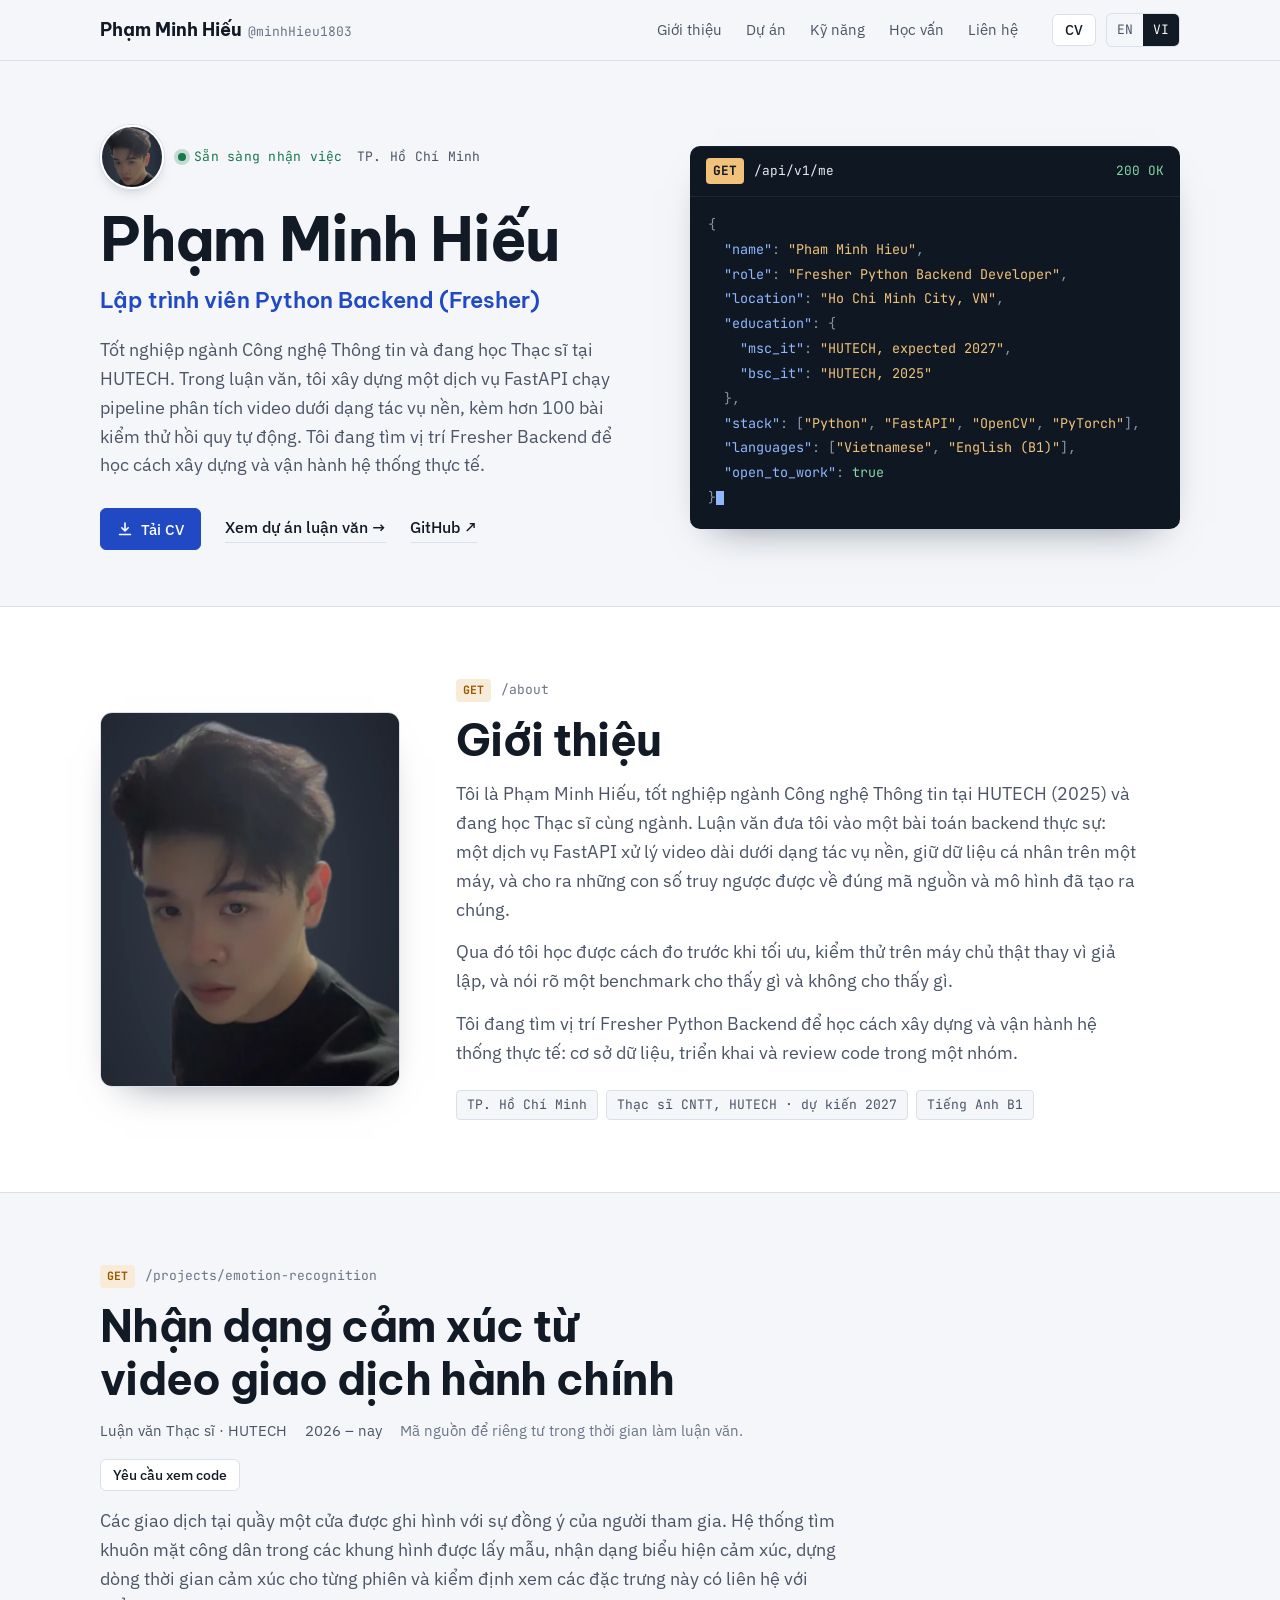
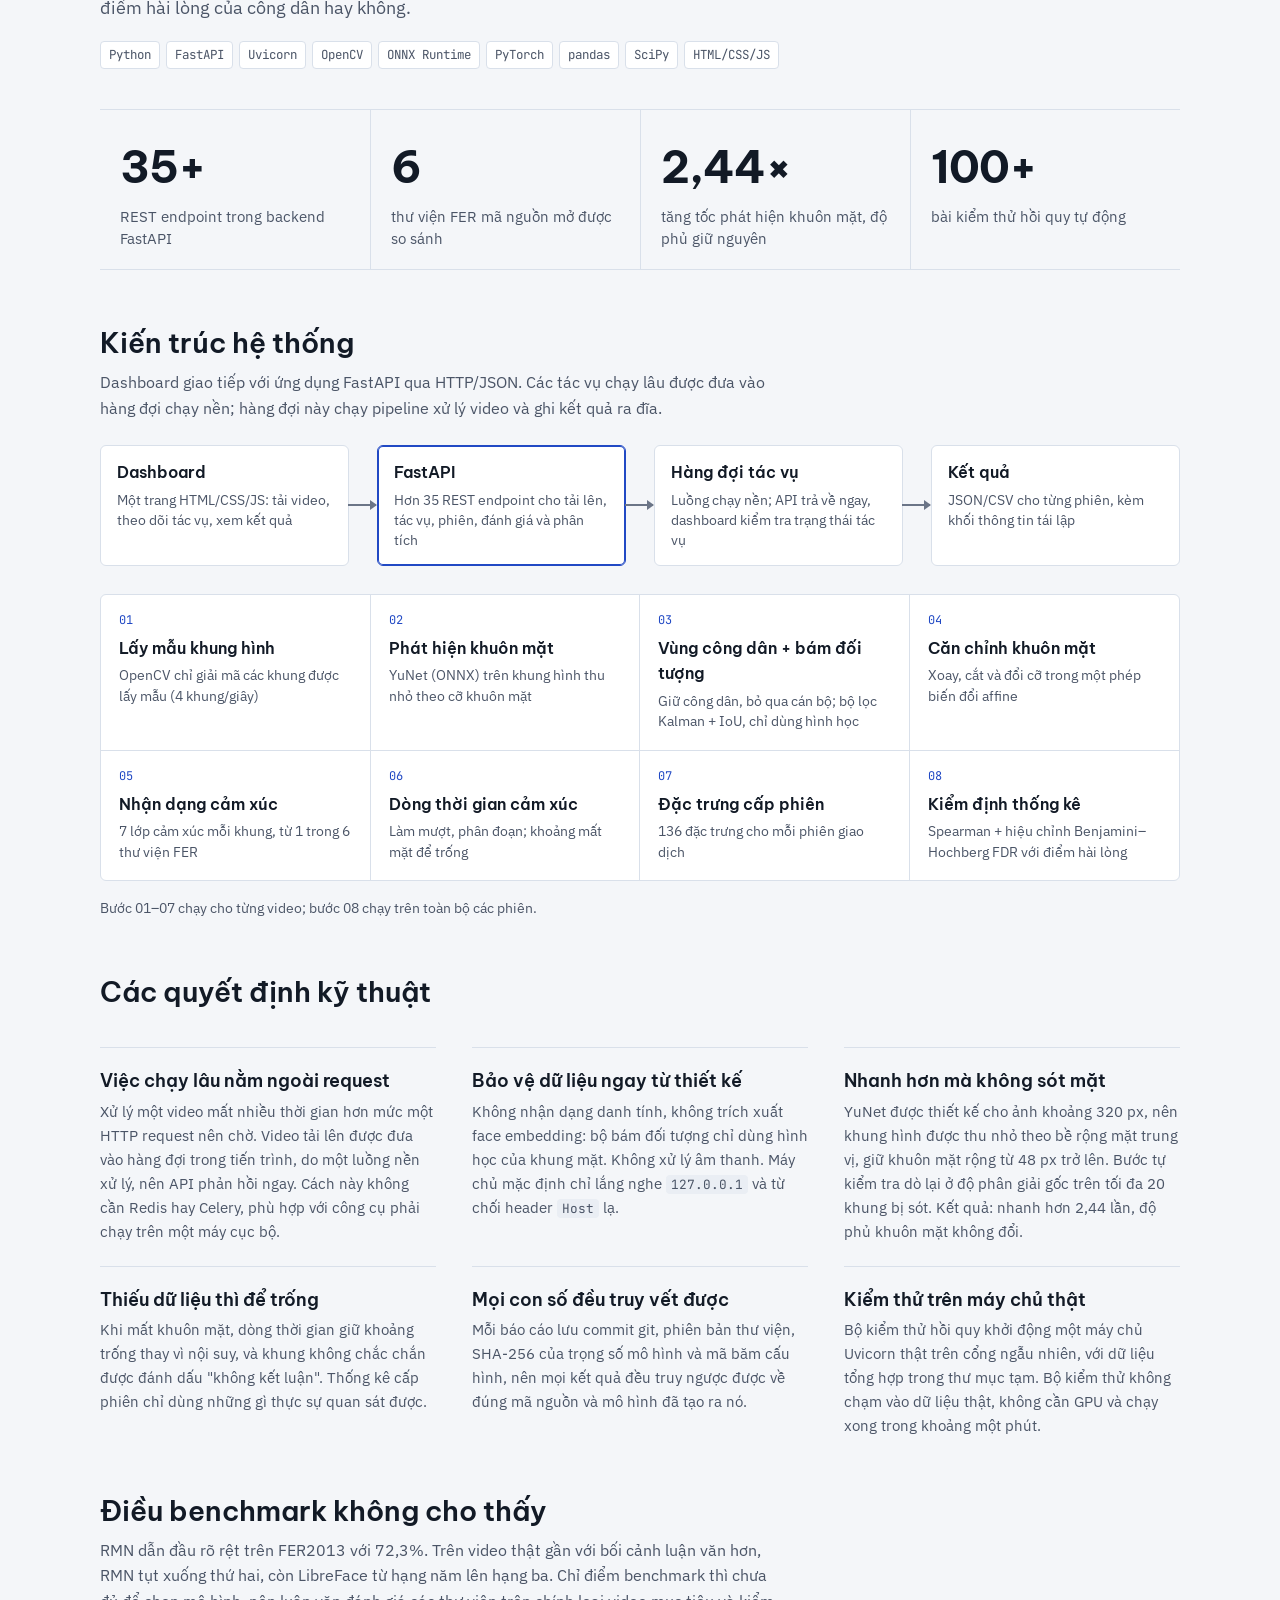
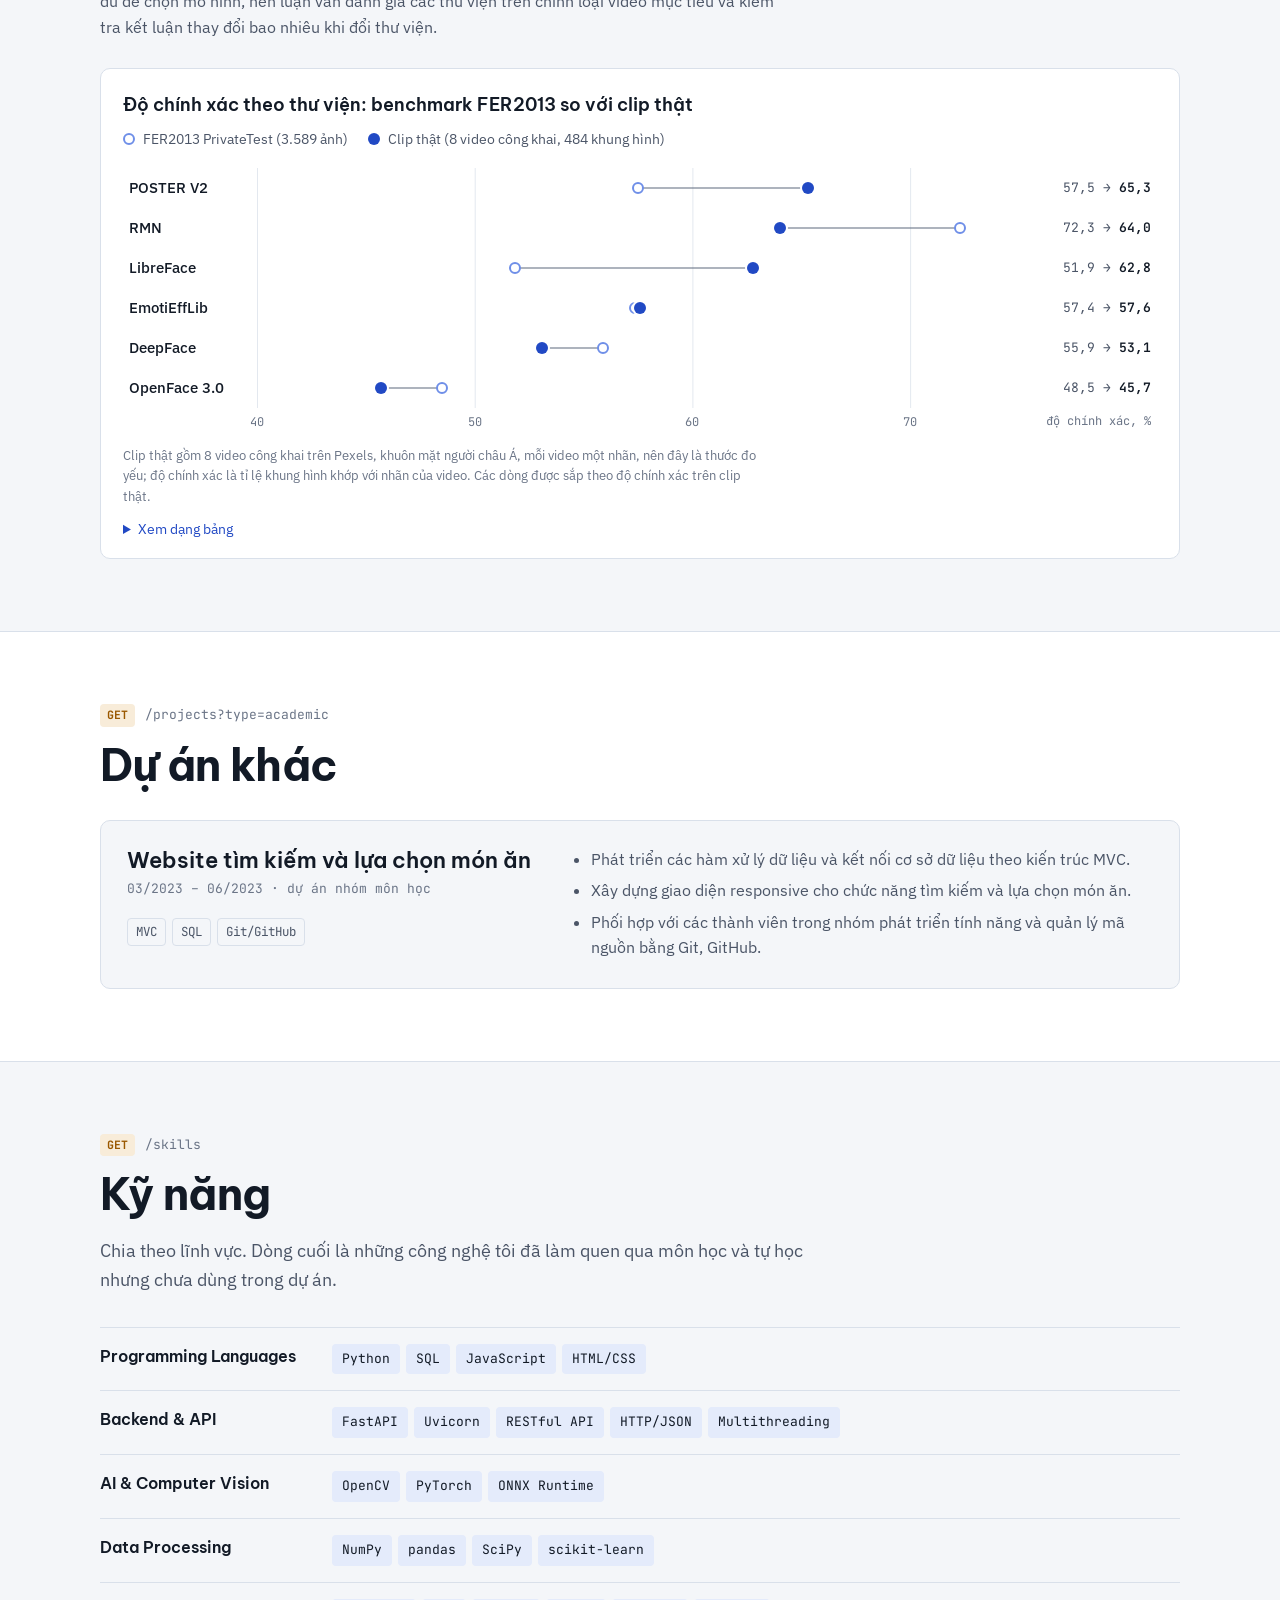
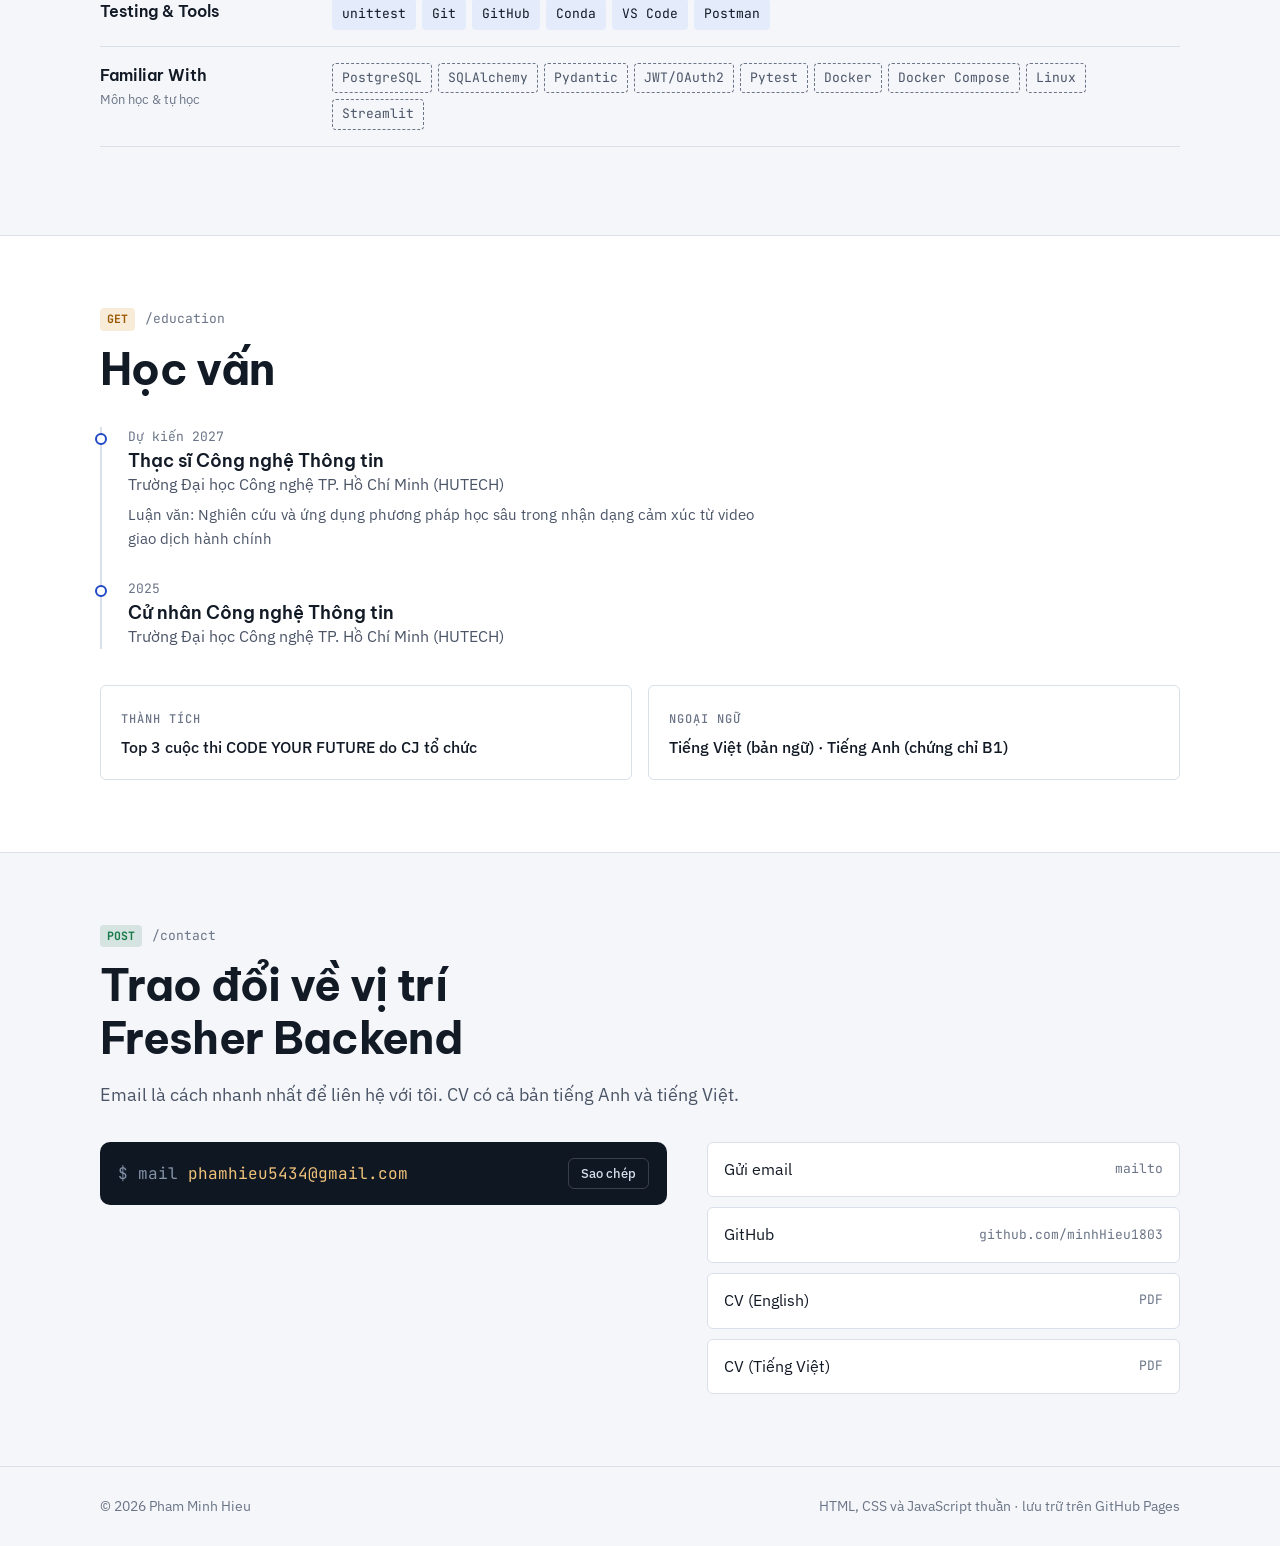
==== commit 20179cff: "Use the dark-background selfie as the profile photo Replaces the ID portrait (cut-out) with the reto" ====
--- a/vi/index.html
+++ b/vi/index.html
@@ -77,8 +77,8 @@
       <div>
         <div class="hero-id">
           <picture>
-            <source srcset="/assets/img/hieu-avatar-cutout-192.webp" type="image/webp">
-            <img class="avatar" src="/assets/img/hieu-avatar-cutout-192.png" width="64" height="64" alt="Phạm Minh Hiếu">
+            <source srcset="/assets/img/hieu-avatar-192.webp" type="image/webp">
+            <img class="avatar" src="/assets/img/hieu-avatar-192.jpg" width="64" height="64" alt="Phạm Minh Hiếu">
           </picture>
           <p class="eyebrow">
             <span class="status"><span lang="en">Open to fresher roles</span><span lang="vi">Sẵn sàng nhận việc</span></span>
@@ -126,8 +126,8 @@
     <div class="wrap about">
       <figure class="about-photo">
         <picture>
-          <source srcset="/assets/img/hieu-portrait-cutout-600.webp" type="image/webp">
-          <img src="/assets/img/hieu-portrait-cutout-600.png" width="600" height="750" alt="Phạm Minh Hiếu" loading="lazy">
+          <source srcset="/assets/img/hieu-photo-600x750.webp" type="image/webp">
+          <img src="/assets/img/hieu-photo-600x750.jpg" width="600" height="750" alt="Phạm Minh Hiếu" loading="lazy">
         </picture>
       </figure>
       <div class="about-text">
--- a/assets/css/style.css
+++ b/assets/css/style.css
@@ -216,7 +216,6 @@
 .hero-id { display: flex; align-items: center; gap: 14px; }
 .avatar {
   width: 64px; height: 64px; border-radius: 50%; object-fit: cover; display: block; flex: none;
-  background: radial-gradient(circle at 50% 35%, var(--surface), var(--accent-soft) 70%);
   border: 2px solid var(--surface); box-shadow: 0 0 0 1px var(--line), 0 6px 16px -8px rgba(9, 20, 40, 0.35);
 }
 .hero h1 { font-size: var(--step-5); font-weight: 700; letter-spacing: -0.02em; margin-top: 14px; }
@@ -282,16 +281,11 @@
   display: grid; grid-template-columns: minmax(0, 300px) minmax(0, 1fr);
   gap: 56px; align-items: center;
 }
-/* cut-out portrait standing in a tinted panel; the head rises above the panel's top edge */
-.about-photo { position: relative; margin: 0; }
-.about-photo::before {
-  content: ""; position: absolute; inset: 20% 0 0 0; border-radius: 12px;
-  background: linear-gradient(165deg, var(--accent-soft), color-mix(in srgb, var(--accent) 22%, var(--accent-soft)));
-  border: 1px solid var(--line);
-}
+.about-photo { margin: 0; }
 .about-photo img {
-  position: relative; display: block; width: 100%; height: auto; aspect-ratio: 4 / 5;
-  clip-path: inset(0 0 0 0 round 0 0 12px 12px);
+  display: block; width: 100%; height: auto; aspect-ratio: 4 / 5; object-fit: cover;
+  border-radius: 12px; border: 1px solid var(--line);
+  box-shadow: 0 18px 40px -26px rgba(9, 20, 40, 0.6);
 }
 .about-text > div p { margin-top: 14px; color: var(--ink-2); font-size: var(--step-1); max-width: 62ch; }
 .about-text h2 { margin-bottom: 4px; }
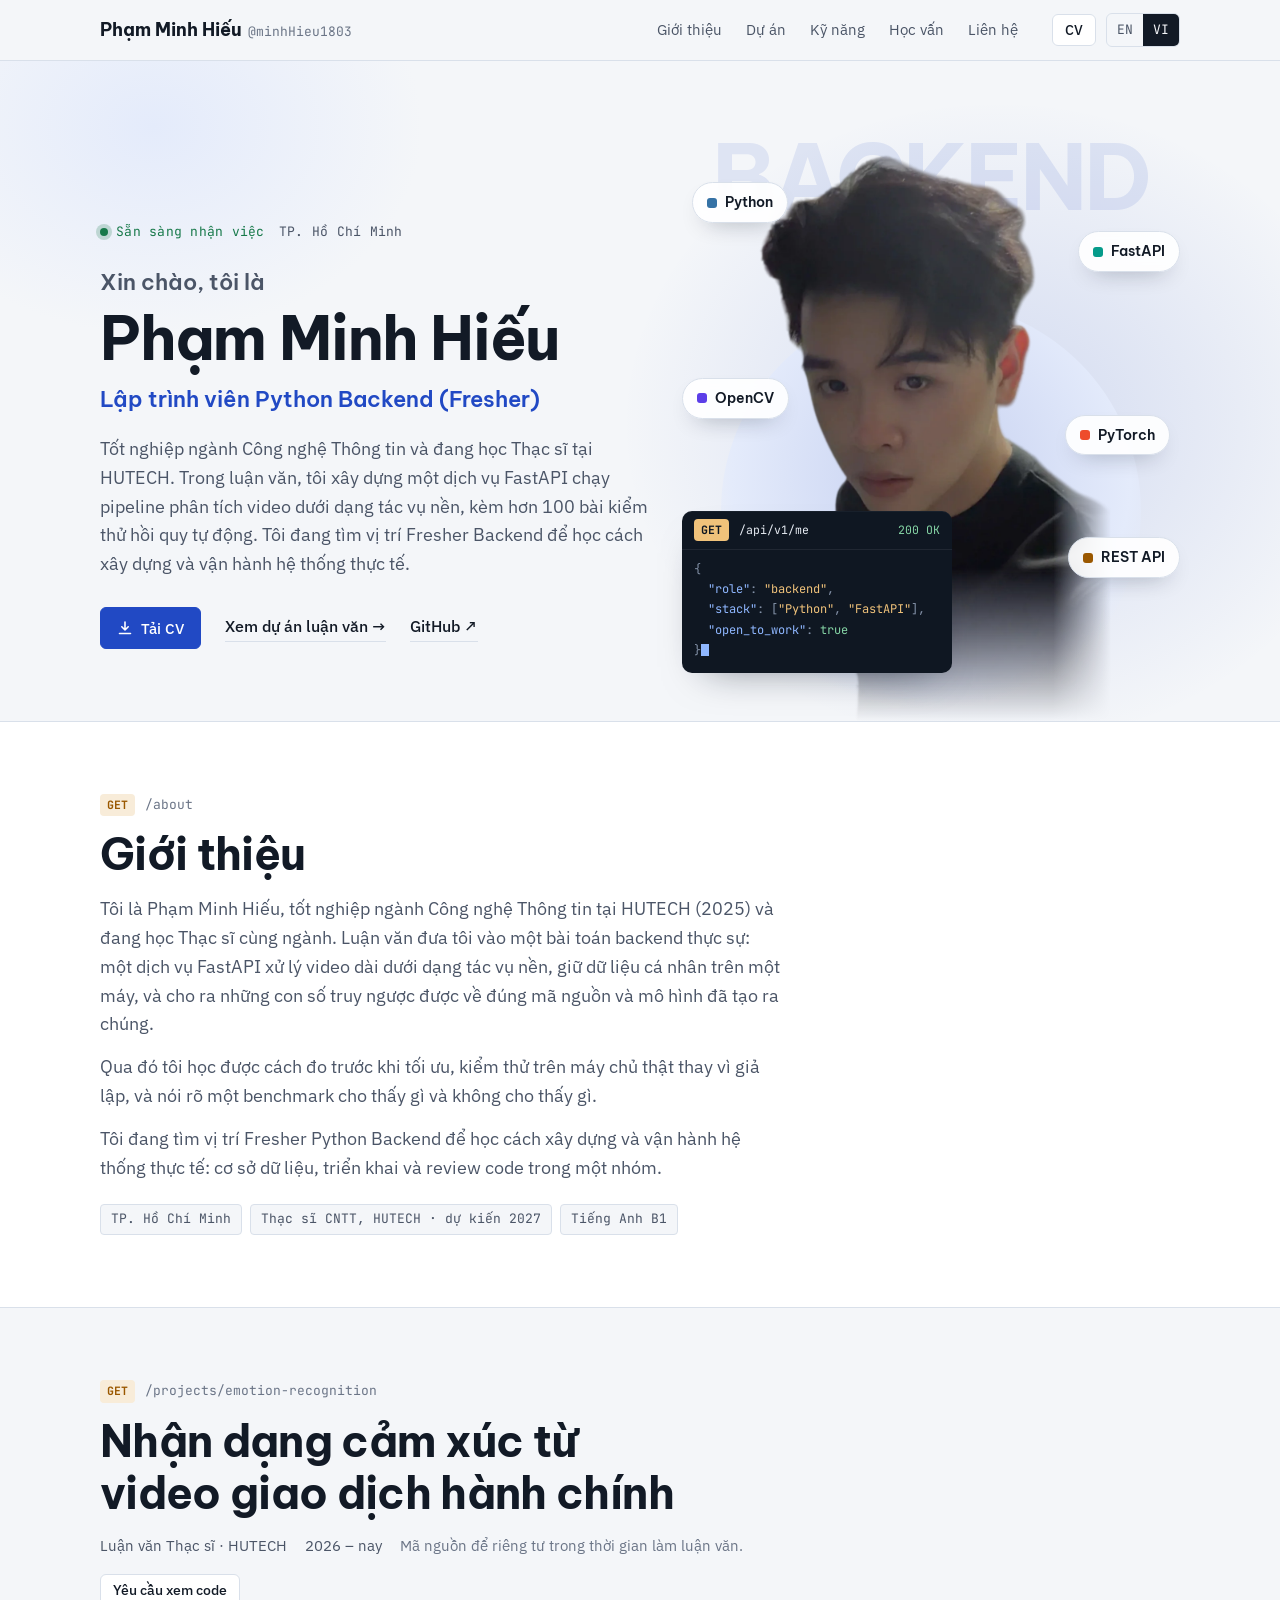
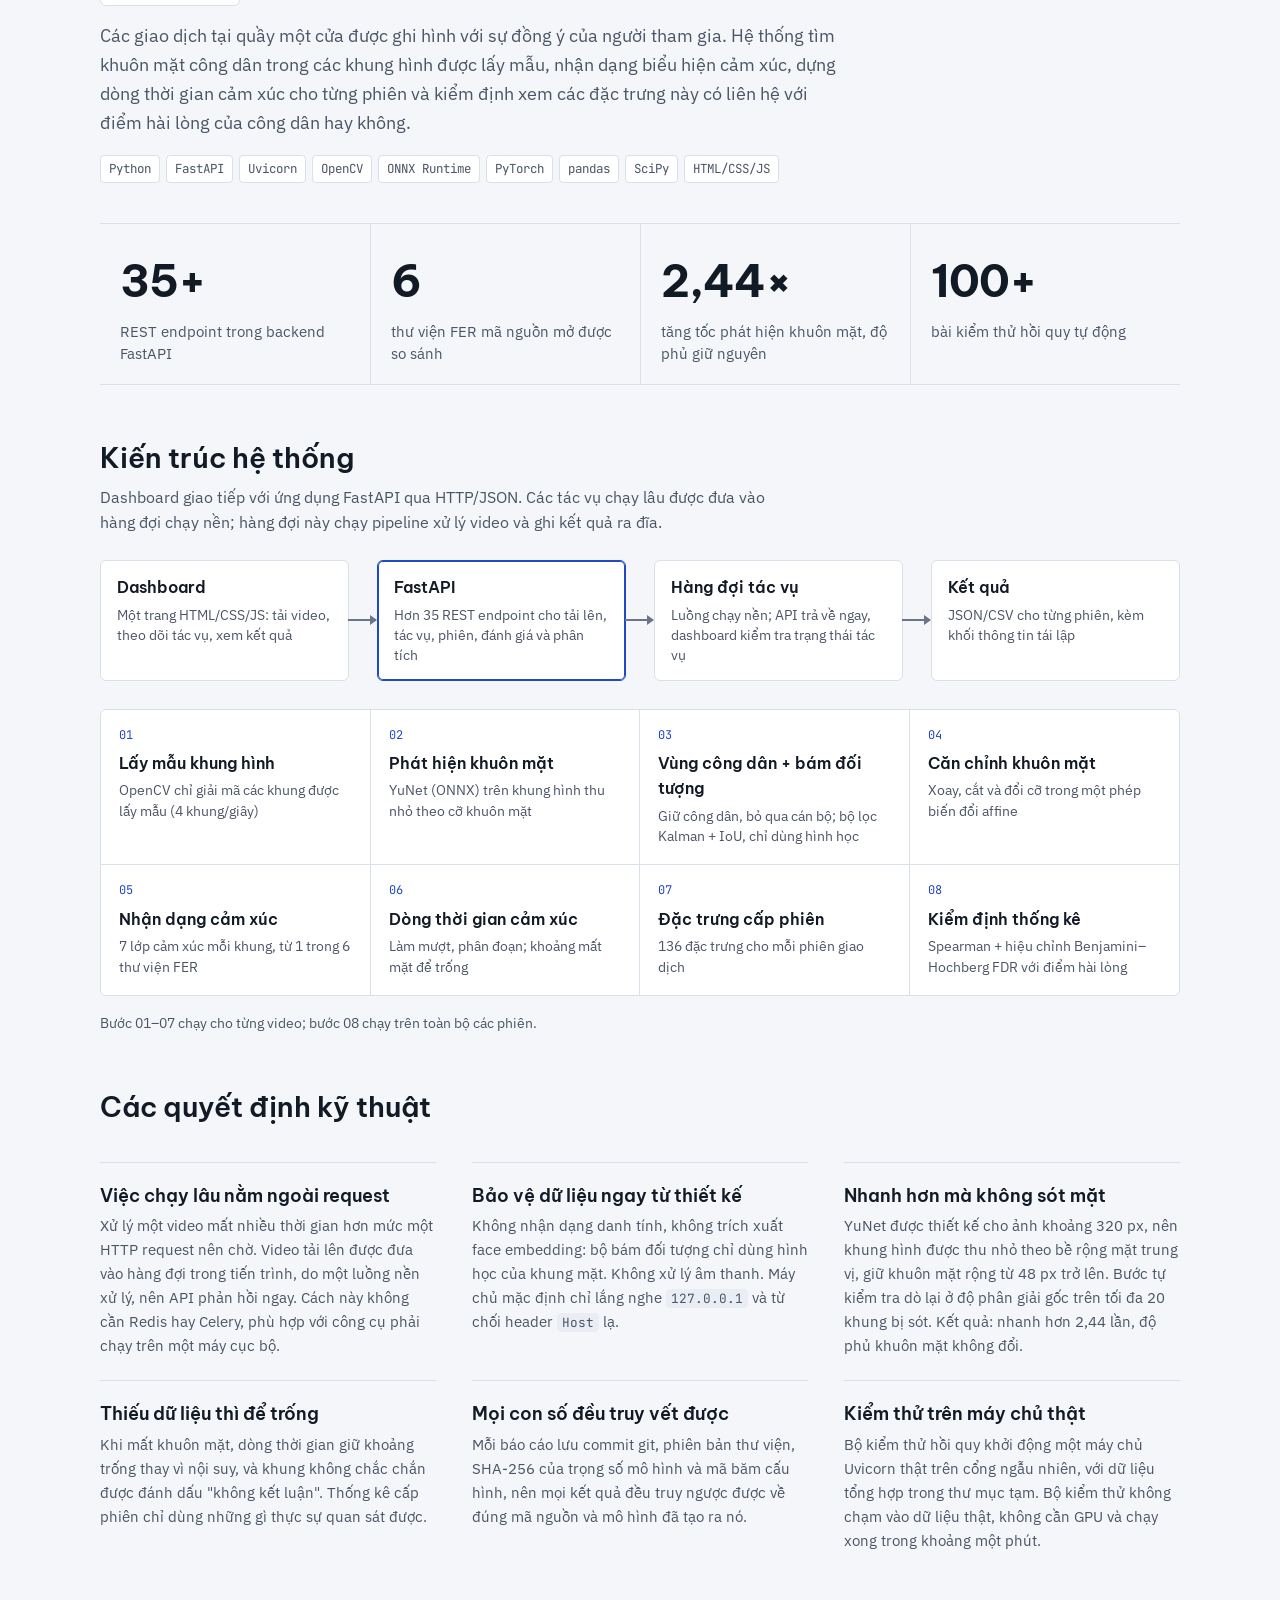
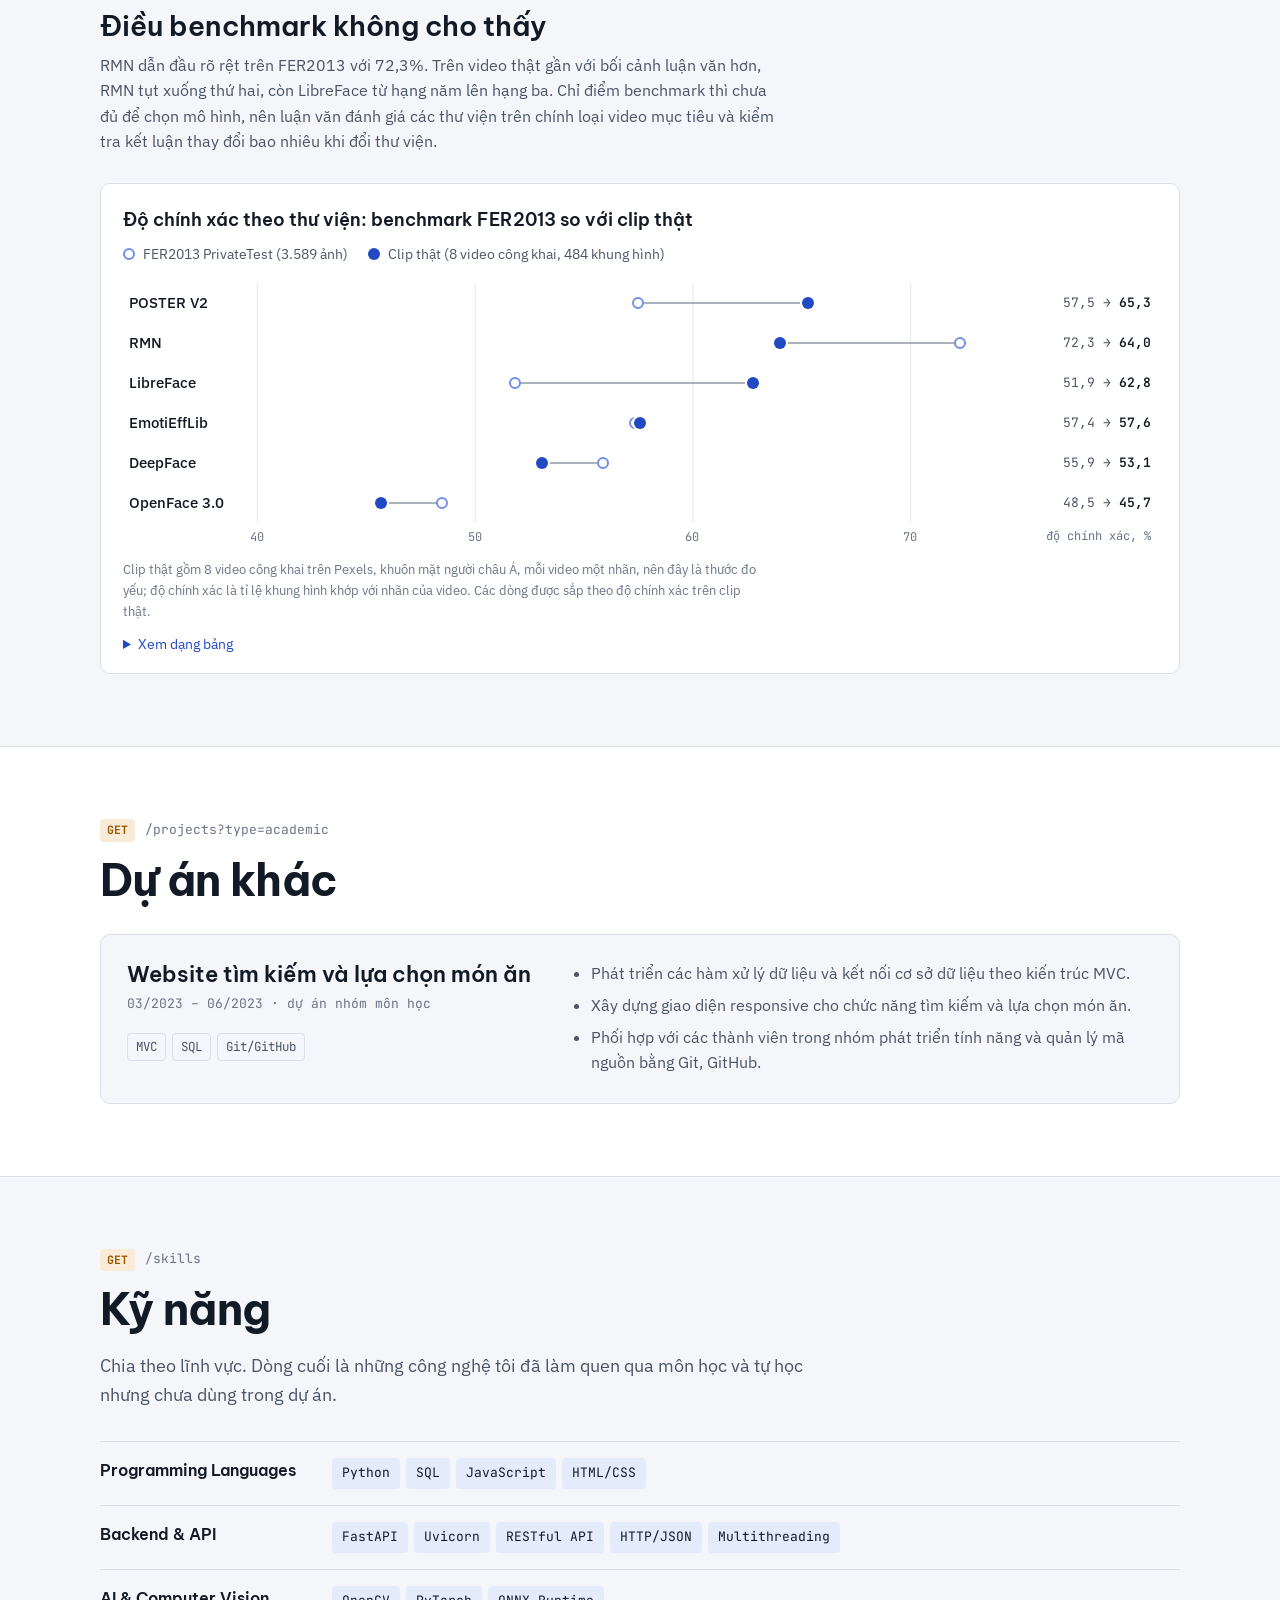
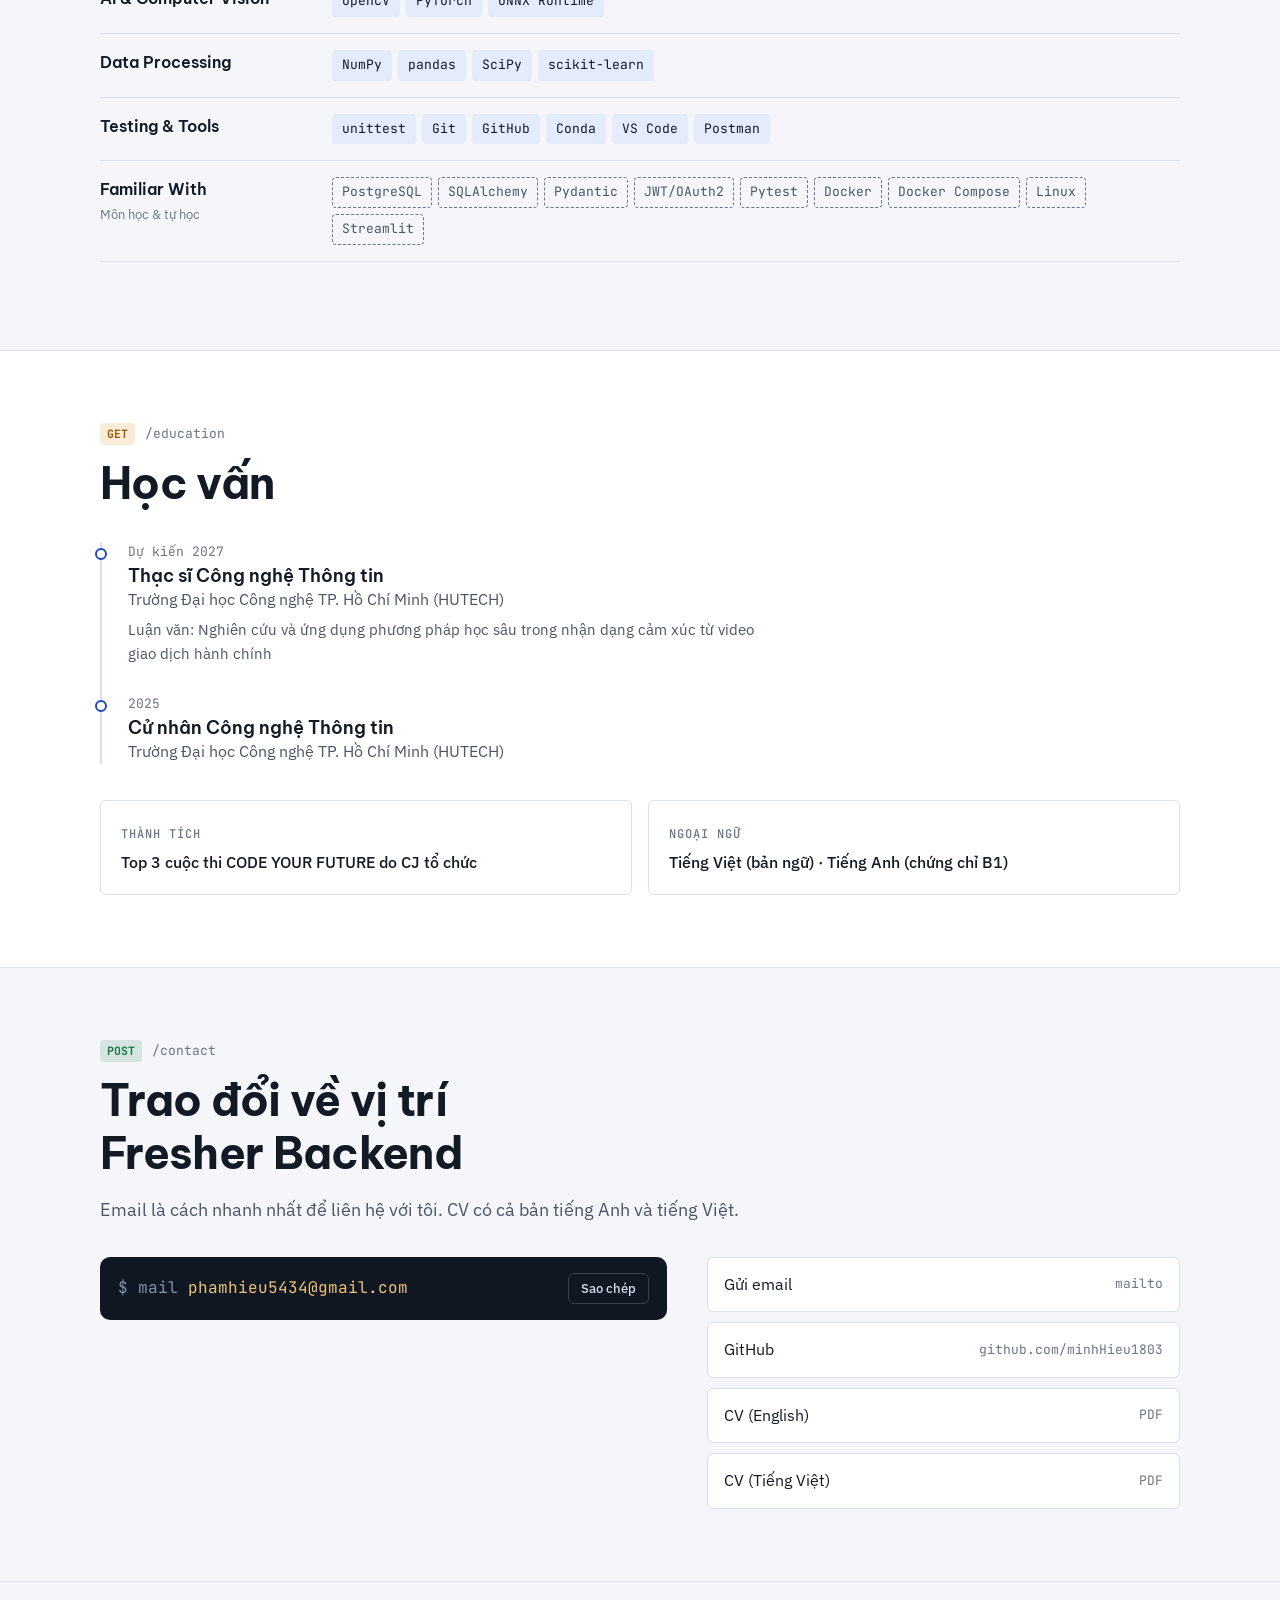
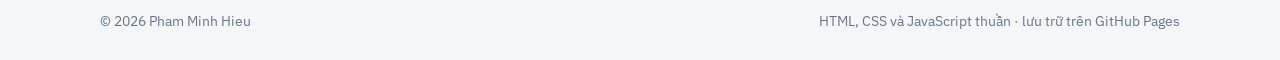
==== commit c44a59c8: "Hero: large cut-out portrait with floating stack chips Following the layout the user picked: the sel" ====
--- a/vi/index.html
+++ b/vi/index.html
@@ -75,16 +75,11 @@
   <section class="hero" id="top">
     <div class="wrap">
       <div>
-        <div class="hero-id">
-          <picture>
-            <source srcset="/assets/img/hieu-avatar-192.webp" type="image/webp">
-            <img class="avatar" src="/assets/img/hieu-avatar-192.jpg" width="64" height="64" alt="Phạm Minh Hiếu">
-          </picture>
-          <p class="eyebrow">
-            <span class="status"><span lang="en">Open to fresher roles</span><span lang="vi">Sẵn sàng nhận việc</span></span>
-            <span lang="en">Ho Chi Minh City</span><span lang="vi">TP. Hồ Chí Minh</span>
-          </p>
-        </div>
+        <p class="eyebrow">
+          <span class="status"><span lang="en">Open to fresher roles</span><span lang="vi">Sẵn sàng nhận việc</span></span>
+          <span lang="en">Ho Chi Minh City</span><span lang="vi">TP. Hồ Chí Minh</span>
+        </p>
+        <p class="hello"><span lang="en">Hi, I'm</span><span lang="vi">Xin chào, tôi là</span></p>
         <h1><span lang="en">Pham Minh Hieu</span><span lang="vi">Phạm Minh Hiếu</span></h1>
         <p class="role"><span lang="en">Fresher Python Backend Developer</span><span lang="vi">Lập trình viên Python Backend (Fresher)</span></p>
         <p class="lead" lang="en">IT graduate and M.Sc. candidate at HUTECH. For my master's thesis I built a FastAPI service that runs a video-analysis pipeline as background jobs, covered by 100+ automated regression tests. I'm looking for a fresher backend role where I can learn how production systems are built and run.</p>
@@ -103,20 +98,29 @@
         </div>
       </div>
 
-      <div class="response" aria-label="Profile summary as a JSON response">
-        <div class="response-head"><span class="verb">GET</span><span class="path">/api/v1/me</span><span class="code">200 OK</span></div>
+      <div class="hero-visual">
+        <span class="stage" aria-hidden="true"></span>
+        <span class="watermark" aria-hidden="true">BACKEND</span>
+        <picture>
+          <source srcset="/assets/img/hieu-hero-900.webp" type="image/webp">
+          <img class="hero-photo" src="/assets/img/hieu-hero-900.png" width="900" height="1470" alt="Phạm Minh Hiếu" fetchpriority="high">
+        </picture>
+        <ul class="float-chips" aria-label="Tech stack">
+          <li class="fc fc-1"><i style="--c: #3572a5"></i>Python</li>
+          <li class="fc fc-2"><i style="--c: #059b8a"></i>FastAPI</li>
+          <li class="fc fc-3"><i style="--c: #5c3ee8"></i>OpenCV</li>
+          <li class="fc fc-4"><i style="--c: #ee4c2c"></i>PyTorch</li>
+          <li class="fc fc-5"><i style="--c: var(--signal)"></i>REST API</li>
+          <li class="fc fc-6"><i style="--c: var(--ok)"></i><span lang="en">100+ tests</span><span lang="vi">100+ bài test</span></li>
+        </ul>
+        <div class="response mini" aria-label="Profile summary as a JSON response">
+          <div class="response-head"><span class="verb">GET</span><span class="path">/api/v1/me</span><span class="code">200 OK</span></div>
 <pre><code><span class="p">{</span>
-  <span class="k">"name"</span><span class="p">:</span> <span class="s">"Pham Minh Hieu"</span><span class="p">,</span>
-  <span class="k">"role"</span><span class="p">:</span> <span class="s">"Fresher Python Backend Developer"</span><span class="p">,</span>
-  <span class="k">"location"</span><span class="p">:</span> <span class="s">"Ho Chi Minh City, VN"</span><span class="p">,</span>
-  <span class="k">"education"</span><span class="p">: {</span>
-    <span class="k">"msc_it"</span><span class="p">:</span> <span class="s">"HUTECH, expected 2027"</span><span class="p">,</span>
-    <span class="k">"bsc_it"</span><span class="p">:</span> <span class="s">"HUTECH, 2025"</span>
-  <span class="p">},</span>
-  <span class="k">"stack"</span><span class="p">: [</span><span class="s">"Python"</span><span class="p">,</span> <span class="s">"FastAPI"</span><span class="p">,</span> <span class="s">"OpenCV"</span><span class="p">,</span> <span class="s">"PyTorch"</span><span class="p">],</span>
-  <span class="k">"languages"</span><span class="p">: [</span><span class="s">"Vietnamese"</span><span class="p">,</span> <span class="s">"English (B1)"</span><span class="p">],</span>
+  <span class="k">"role"</span><span class="p">:</span> <span class="s">"backend"</span><span class="p">,</span>
+  <span class="k">"stack"</span><span class="p">: [</span><span class="s">"Python"</span><span class="p">,</span> <span class="s">"FastAPI"</span><span class="p">],</span>
   <span class="k">"open_to_work"</span><span class="p">:</span> <span class="l">true</span>
 <span class="p">}</span><span class="caret" aria-hidden="true"></span></code></pre>
+        </div>
       </div>
     </div>
   </section>
@@ -124,12 +128,6 @@
   <!-- About -->
   <section class="section alt" id="about">
     <div class="wrap about">
-      <figure class="about-photo">
-        <picture>
-          <source srcset="/assets/img/hieu-photo-600x750.webp" type="image/webp">
-          <img src="/assets/img/hieu-photo-600x750.jpg" width="600" height="750" alt="Phạm Minh Hiếu" loading="lazy">
-        </picture>
-      </figure>
       <div class="about-text">
         <p class="route"><span class="verb-tag">GET</span>/about</p>
         <h2><span lang="en">About me</span><span lang="vi">Giới thiệu</span></h2>
--- a/assets/css/style.css
+++ b/assets/css/style.css
@@ -1,4 +1,5 @@
-/* Layout: a personal page read like API docs. Sticky top bar, hero = intro + a JSON response card,
+/* Layout: a personal page read like API docs. Sticky top bar, hero = intro + a cut-out portrait with
+   floating stack chips and a small JSON response card,
    then each section is an endpoint (method + route above a plain heading). One readable column, wide figures. */
 :root {
   --bg: #f4f6f9;
@@ -199,11 +200,18 @@
 .text-link:hover { border-bottom-color: var(--accent); color: var(--accent); }
 
 /* ---------- hero ---------- */
-.hero { padding-block: 64px 56px; }
+.hero {
+  padding-block: 48px 0; overflow: hidden;
+  background:
+    radial-gradient(42% 70% at 78% 55%, color-mix(in srgb, var(--accent) 16%, transparent), transparent 70%),
+    radial-gradient(30% 45% at 12% 10%, var(--accent-soft), transparent 70%),
+    var(--bg);
+}
 .hero .wrap {
   display: grid; grid-template-columns: minmax(0, 1.05fr) minmax(0, 0.95fr);
-  gap: 48px; align-items: center;
-}
+  gap: 32px; align-items: end;
+}
+.hero .wrap > div:first-child { padding-bottom: 72px; }
 .eyebrow {
   font-family: var(--font-mono); font-size: var(--step--1); color: var(--ink-2);
   letter-spacing: 0.02em; display: flex; flex-wrap: wrap; gap: 6px 14px; align-items: center;
@@ -213,12 +221,8 @@
   content: ""; width: 8px; height: 8px; border-radius: 50%; background: var(--ok);
   box-shadow: 0 0 0 4px color-mix(in srgb, var(--ok) 22%, transparent);
 }
-.hero-id { display: flex; align-items: center; gap: 14px; }
-.avatar {
-  width: 64px; height: 64px; border-radius: 50%; object-fit: cover; display: block; flex: none;
-  border: 2px solid var(--surface); box-shadow: 0 0 0 1px var(--line), 0 6px 16px -8px rgba(9, 20, 40, 0.35);
-}
-.hero h1 { font-size: var(--step-5); font-weight: 700; letter-spacing: -0.02em; margin-top: 14px; }
+.hello { margin-top: 22px; font-family: var(--font-display); font-weight: 600; font-size: var(--step-2); color: var(--ink-2); }
+.hero h1 { font-size: var(--step-5); font-weight: 700; letter-spacing: -0.02em; margin-top: 2px; }
 .hero .role { font-family: var(--font-display); font-weight: 600; font-size: var(--step-2); color: var(--accent); margin-top: 8px; }
 .hero .lead { margin-top: 18px; font-size: var(--step-1); color: var(--ink-2); max-width: 58ch; }
 .hero .actions { display: flex; flex-wrap: wrap; align-items: center; gap: 12px 24px; margin-top: 28px; }
@@ -246,9 +250,63 @@
 @keyframes blink { 50% { opacity: 0; } }
 @media (prefers-reduced-motion: reduce) { .caret { animation: none; } }
 
+/* hero portrait: the cut-out stands on a glow, edges cut by the original frame fade out */
+.hero-visual { position: relative; isolation: isolate; display: flex; justify-content: center; min-width: 0; padding-top: 24px; }
+.hero-visual picture { display: block; width: 100%; display: flex; justify-content: center; }
+.hero-visual .stage {
+  position: absolute; z-index: -1; left: 50%; bottom: 0; transform: translateX(-50%);
+  width: min(420px, 96%); aspect-ratio: 1; border-radius: 50%;
+  background: radial-gradient(circle at 50% 42%, color-mix(in srgb, var(--accent) 26%, var(--surface)) 0%, var(--accent-soft) 62%, transparent 72%);
+}
+.hero-visual .watermark {
+  position: absolute; z-index: -2; top: 4%; left: 50%; transform: translateX(-50%);
+  font-family: var(--font-display); font-weight: 700; font-size: clamp(3.25rem, 7vw, 6.25rem); line-height: 1;
+  letter-spacing: -0.03em; white-space: nowrap; user-select: none;
+  color: color-mix(in srgb, var(--accent) 10%, transparent);
+}
+.hero-photo {
+  display: block; width: min(360px, 80%); height: auto;
+  -webkit-mask-image: linear-gradient(to bottom, #000 74%, transparent 100%), linear-gradient(to left, transparent 0, #000 16%);
+  -webkit-mask-composite: source-in;
+  mask-image: linear-gradient(to bottom, #000 74%, transparent 100%), linear-gradient(to left, transparent 0, #000 16%);
+  mask-composite: intersect;
+}
+.float-chips { position: absolute; inset: 0; margin: 0; padding: 0; list-style: none; pointer-events: none; }
+.fc {
+  position: absolute; display: inline-flex; align-items: center; gap: 8px;
+  padding: 8px 14px; border-radius: 999px; white-space: nowrap;
+  font-family: var(--font-display); font-weight: 600; font-size: 0.875rem; color: var(--ink);
+  background: color-mix(in srgb, var(--surface) 90%, transparent);
+  border: 1px solid var(--line);
+  box-shadow: 0 10px 24px -14px rgba(9, 20, 40, 0.45);
+  backdrop-filter: blur(6px); -webkit-backdrop-filter: blur(6px);
+  animation: bob 6s ease-in-out infinite;
+}
+.fc i { width: 10px; height: 10px; border-radius: 3px; background: var(--c); flex: none; }
+.fc-1 { top: 12%; left: 2%; }
+.fc-2 { top: 20%; right: 0; animation-delay: -1.2s; }
+.fc-3 { top: 44%; left: 0; animation-delay: -2.4s; }
+.fc-4 { top: 50%; right: 2%; animation-delay: -3.6s; }
+.fc-5 { top: 70%; right: 0; animation-delay: -4.8s; }
+.fc-6 { top: 30%; left: 6%; display: none; }
+@keyframes bob { 0%, 100% { transform: translateY(0); } 50% { transform: translateY(-6px); } }
+@media (prefers-reduced-motion: reduce) { .fc { animation: none; } }
+.response.mini {
+  position: absolute; left: 0; bottom: 48px; width: min(270px, 64%);
+  font-size: 0.75rem; line-height: 1.6;
+}
+.response.mini .response-head { padding: 8px 12px; font-size: 0.72rem; }
+.response.mini pre { padding: 10px 12px 12px; }
+
 @media (max-width: 900px) {
-  .hero { padding-block: 40px 40px; }
-  .hero .wrap { grid-template-columns: minmax(0, 1fr); gap: 32px; }
+  .hero { padding-block: 32px 0; }
+  .hero .wrap { grid-template-columns: minmax(0, 1fr); gap: 8px; }
+  .hero .wrap > div:first-child { padding-bottom: 0; }
+  .hero-photo { width: min(330px, 78%); }
+  .hero-visual .stage { width: min(360px, 92%); }
+  .fc { font-size: 0.8125rem; padding: 7px 12px; }
+  .fc-5 { display: none; }
+  .response.mini { bottom: 28px; width: min(230px, 62%); }
 }
 
 /* ---------- sections ---------- */
@@ -276,27 +334,13 @@
 }
 .section.alt .tags li { background: var(--bg); }
 
-/* about: photo + short story */
-.about {
-  display: grid; grid-template-columns: minmax(0, 300px) minmax(0, 1fr);
-  gap: 56px; align-items: center;
-}
-.about-photo { margin: 0; }
-.about-photo img {
-  display: block; width: 100%; height: auto; aspect-ratio: 4 / 5; object-fit: cover;
-  border-radius: 12px; border: 1px solid var(--line);
-  box-shadow: 0 18px 40px -26px rgba(9, 20, 40, 0.6);
-}
+/* about: short story; the photo lives in the hero */
 .about-text > div p { margin-top: 14px; color: var(--ink-2); font-size: var(--step-1); max-width: 62ch; }
 .about-text h2 { margin-bottom: 4px; }
 .facts { display: flex; flex-wrap: wrap; gap: 8px; margin: 22px 0 0; padding: 0; list-style: none; }
 .facts li {
   font-family: var(--font-mono); font-size: 0.8125rem; color: var(--ink-2);
   border: 1px solid var(--line); background: var(--bg); padding: 4px 10px; border-radius: 4px;
-}
-@media (max-width: 860px) {
-  .about { grid-template-columns: minmax(0, 1fr); gap: 28px; }
-  .about-photo { max-width: 260px; }
 }
 
 /* key figures */
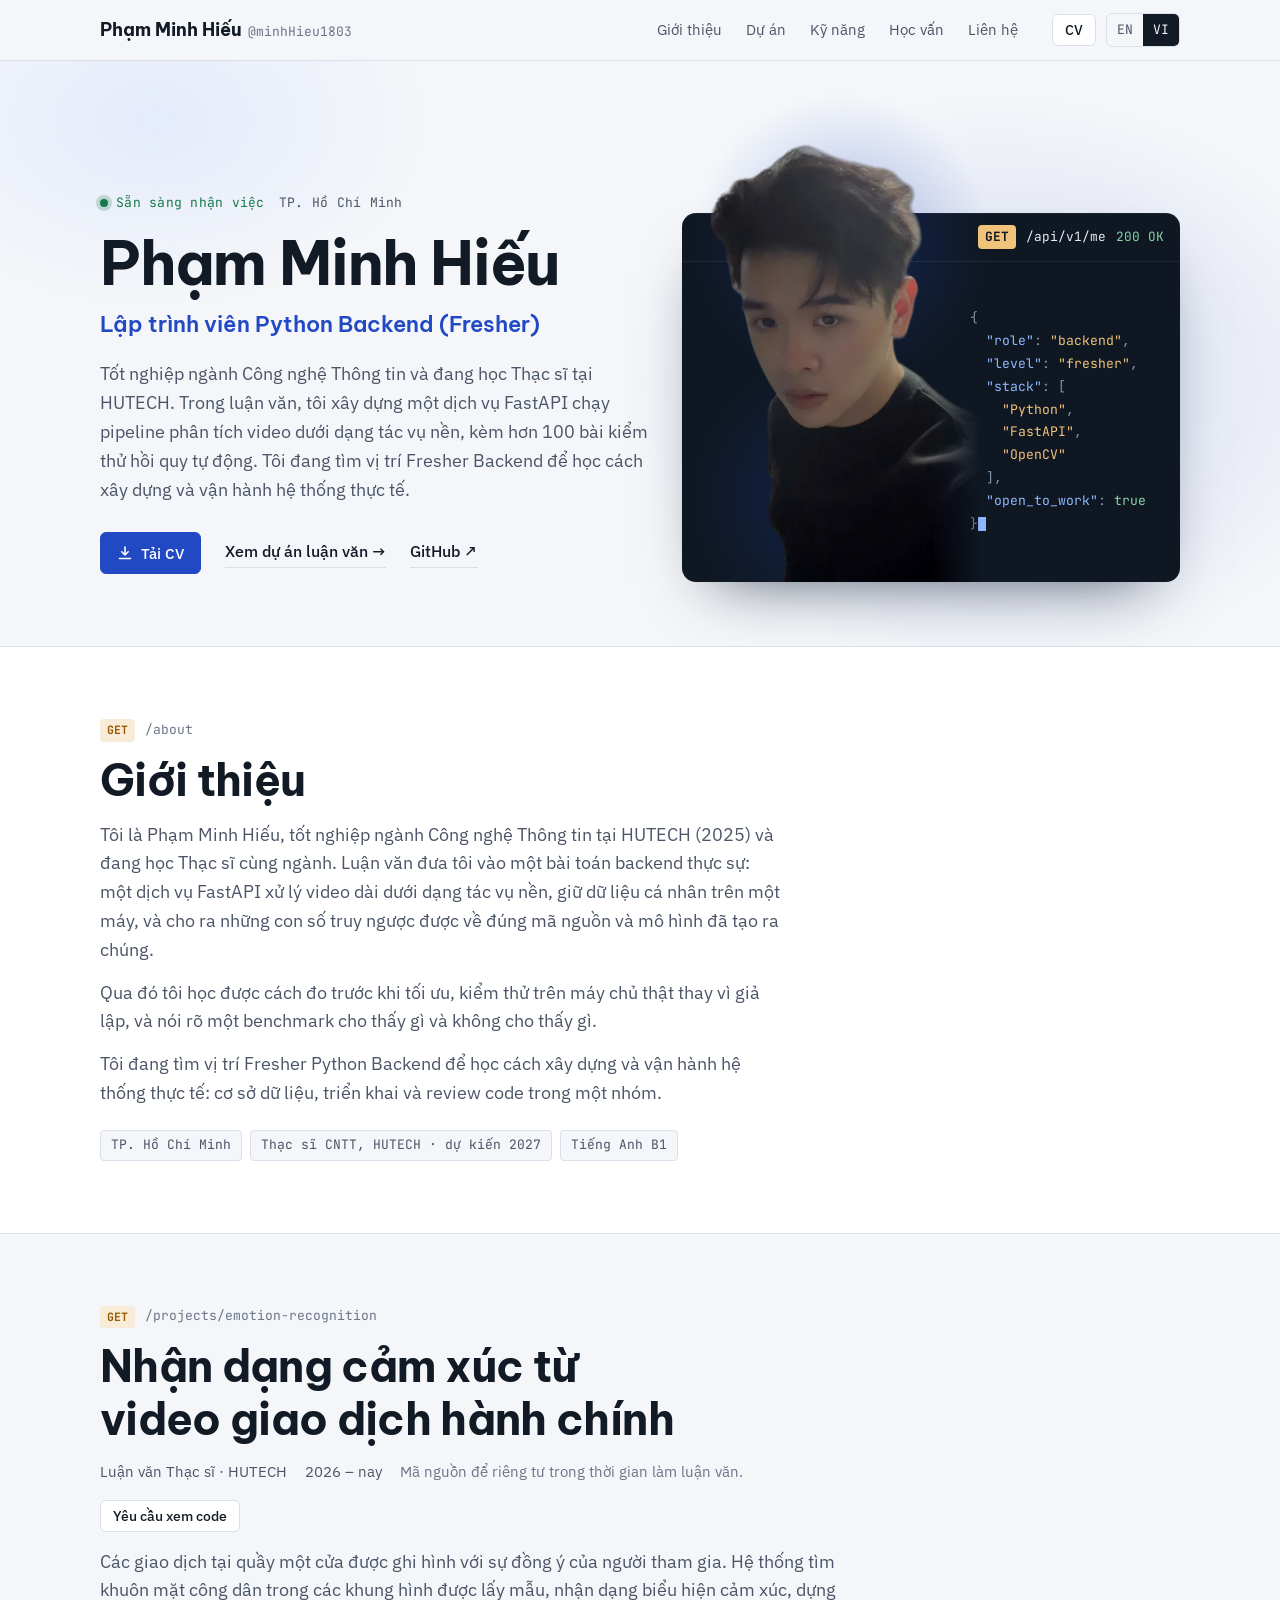
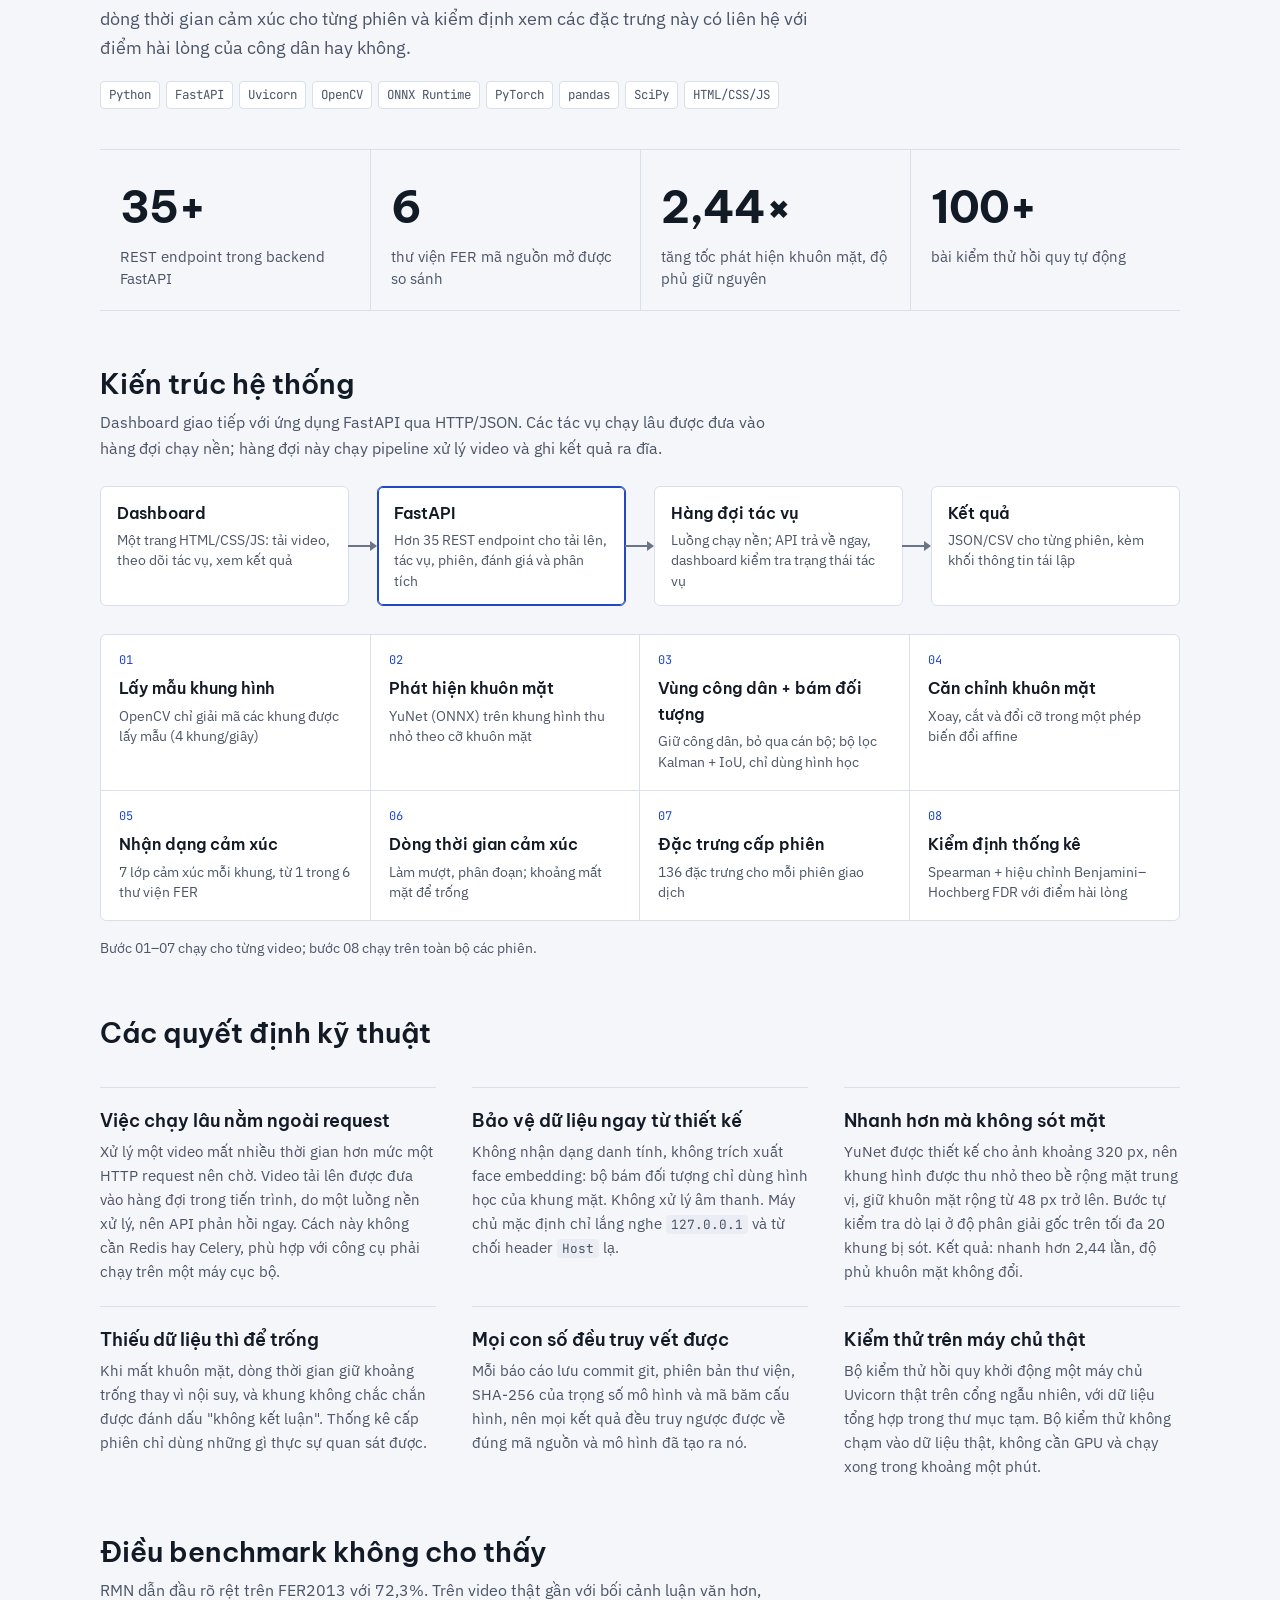
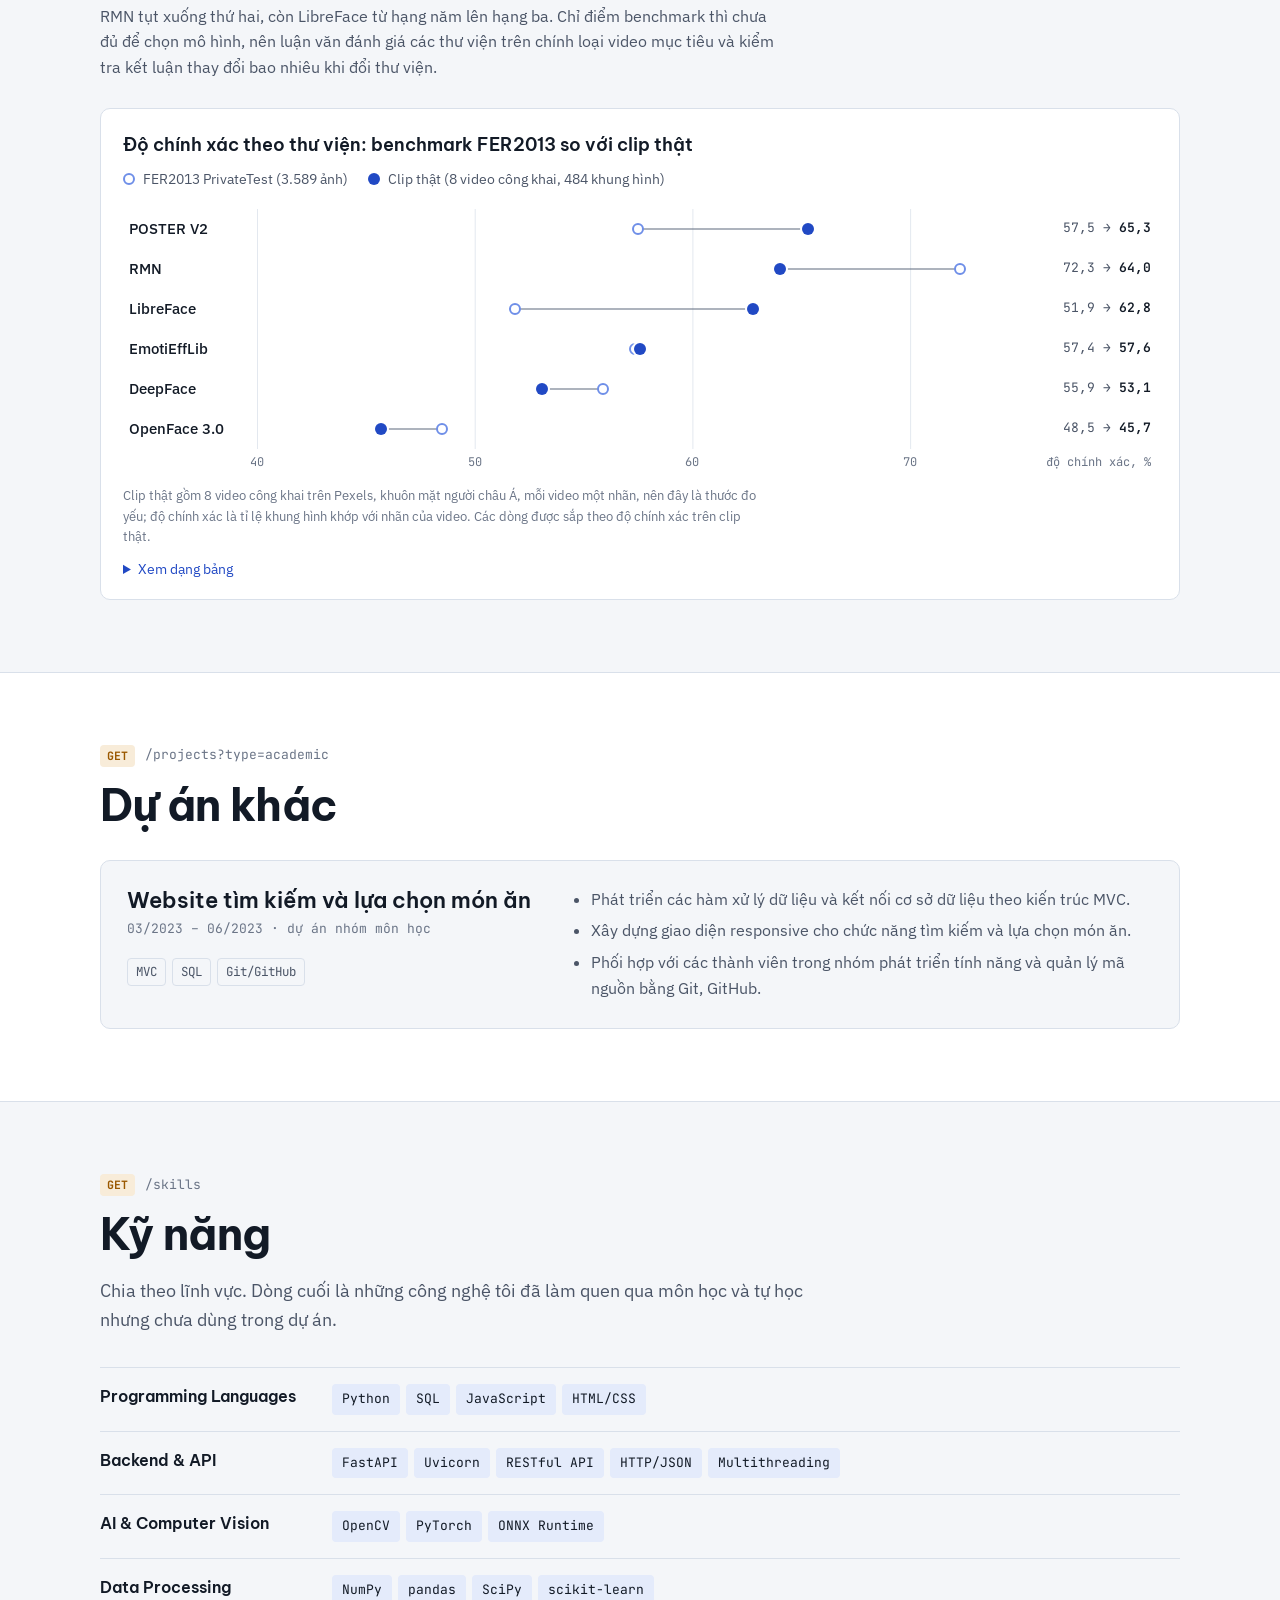
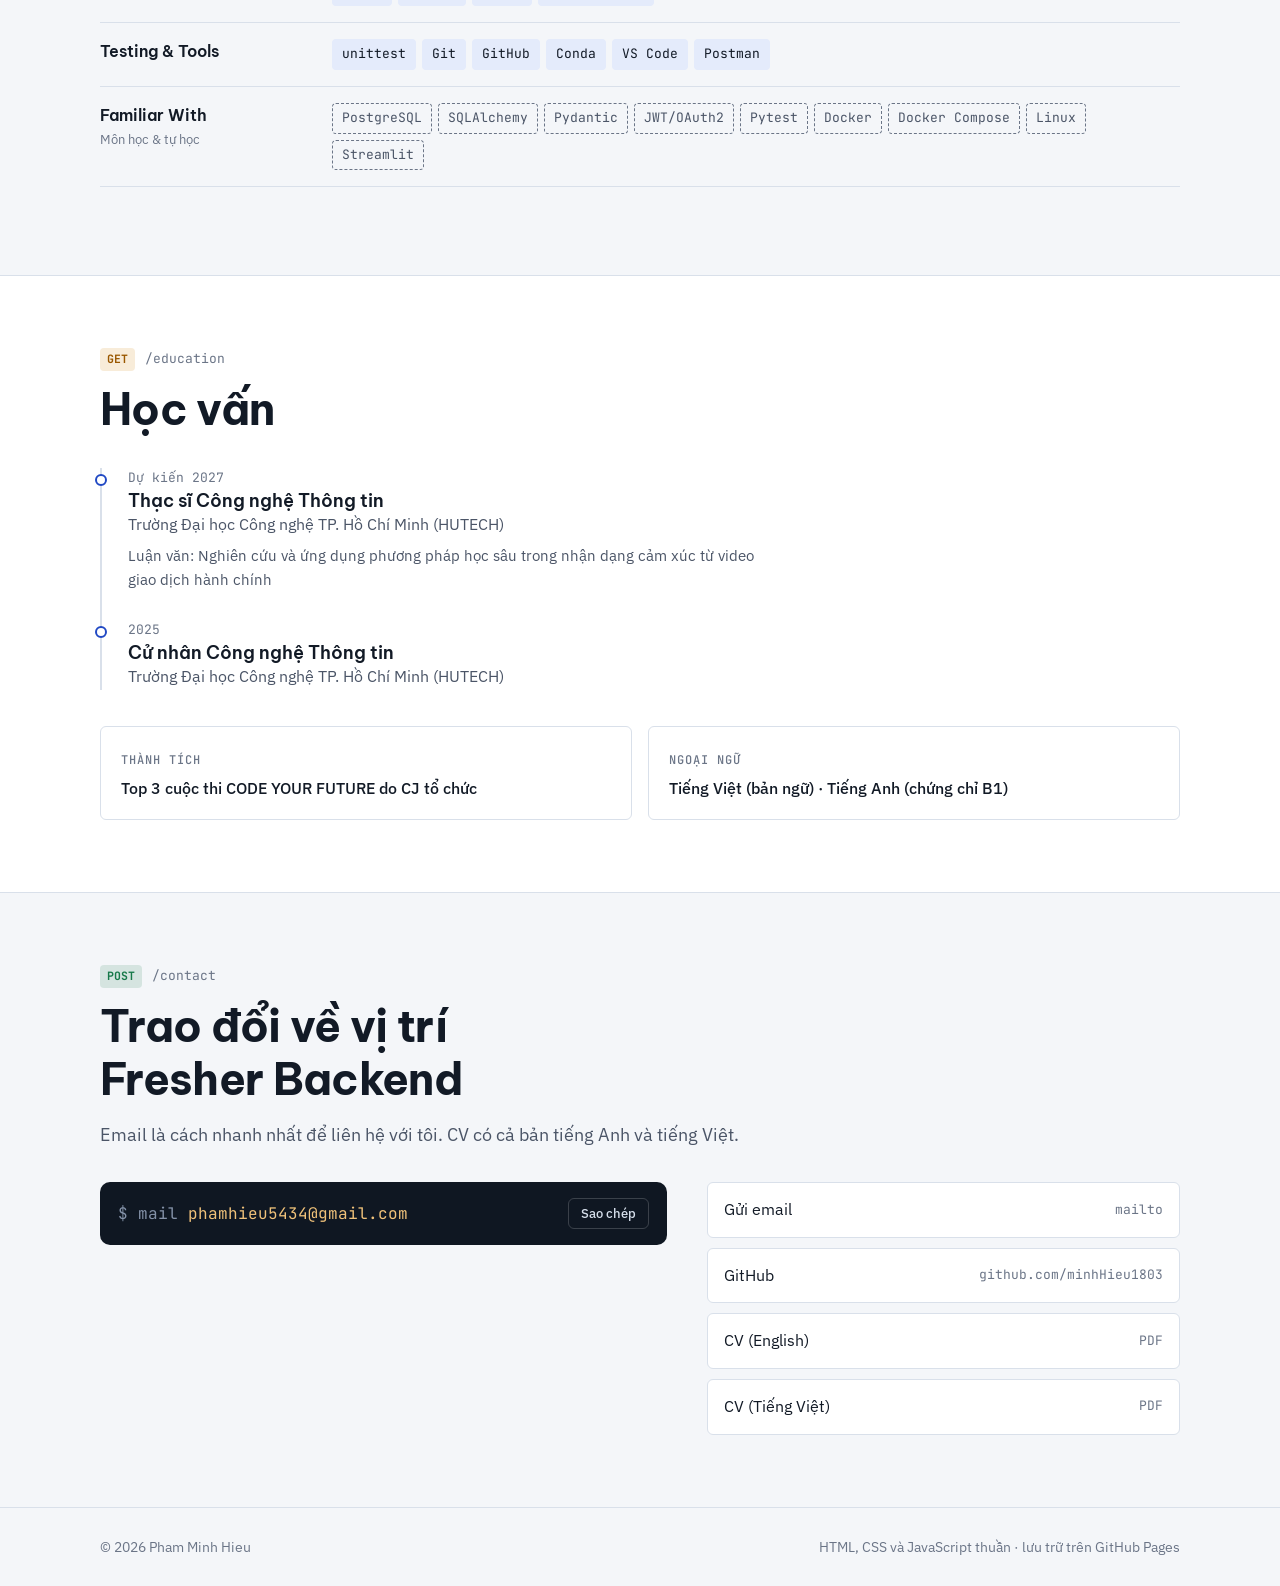
==== commit 41472b93: "Redesign the hero photo as a profile window; fix layout bugs found in QA - Hero: the portrait is now" ====
--- a/vi/index.html
+++ b/vi/index.html
@@ -65,6 +65,8 @@
       <a href="#skills"><span lang="en">Skills</span><span lang="vi">Kỹ năng</span></a>
       <a href="#education"><span lang="en">Education</span><span lang="vi">Học vấn</span></a>
       <a href="#contact"><span lang="en">Contact</span><span lang="vi">Liên hệ</span></a>
+      <a lang="en" href="/cv/PhamMinhHieu_CV_Python_Backend_EN.pdf" download>Download CV (PDF)</a>
+      <a lang="vi" href="/cv/PhamMinhHieu_CV_Python_Backend_VI.pdf" download>Tải CV (PDF)</a>
     </div>
   </div>
 </header>
@@ -79,7 +81,6 @@
           <span class="status"><span lang="en">Open to fresher roles</span><span lang="vi">Sẵn sàng nhận việc</span></span>
           <span lang="en">Ho Chi Minh City</span><span lang="vi">TP. Hồ Chí Minh</span>
         </p>
-        <p class="hello"><span lang="en">Hi, I'm</span><span lang="vi">Xin chào, tôi là</span></p>
         <h1><span lang="en">Pham Minh Hieu</span><span lang="vi">Phạm Minh Hiếu</span></h1>
         <p class="role"><span lang="en">Fresher Python Backend Developer</span><span lang="vi">Lập trình viên Python Backend (Fresher)</span></p>
         <p class="lead" lang="en">IT graduate and M.Sc. candidate at HUTECH. For my master's thesis I built a FastAPI service that runs a video-analysis pipeline as background jobs, covered by 100+ automated regression tests. I'm looking for a fresher backend role where I can learn how production systems are built and run.</p>
@@ -99,28 +100,29 @@
       </div>
 
       <div class="hero-visual">
-        <span class="stage" aria-hidden="true"></span>
-        <span class="watermark" aria-hidden="true">BACKEND</span>
-        <picture>
-          <source srcset="/assets/img/hieu-hero-900.webp" type="image/webp">
-          <img class="hero-photo" src="/assets/img/hieu-hero-900.png" width="900" height="1470" alt="Phạm Minh Hiếu" fetchpriority="high">
-        </picture>
-        <ul class="float-chips" aria-label="Tech stack">
-          <li class="fc fc-1"><i style="--c: #3572a5"></i>Python</li>
-          <li class="fc fc-2"><i style="--c: #059b8a"></i>FastAPI</li>
-          <li class="fc fc-3"><i style="--c: #5c3ee8"></i>OpenCV</li>
-          <li class="fc fc-4"><i style="--c: #ee4c2c"></i>PyTorch</li>
-          <li class="fc fc-5"><i style="--c: var(--signal)"></i>REST API</li>
-          <li class="fc fc-6"><i style="--c: var(--ok)"></i><span lang="en">100+ tests</span><span lang="vi">100+ bài test</span></li>
-        </ul>
-        <div class="response mini" aria-label="Profile summary as a JSON response">
-          <div class="response-head"><span class="verb">GET</span><span class="path">/api/v1/me</span><span class="code">200 OK</span></div>
-<pre><code><span class="p">{</span>
+        <figure class="profile-window" aria-label="Profile summary as an API response">
+          <div class="pw-head">
+            <span class="verb">GET</span><span class="path">/api/v1/me</span><span class="code">200 OK</span>
+          </div>
+          <div class="pw-body">
+            <div class="pw-photo">
+              <picture>
+                <source srcset="/assets/img/hieu-hero-900.webp" type="image/webp">
+                <img src="/assets/img/hieu-hero-900.png" width="900" height="1470" alt="Phạm Minh Hiếu" fetchpriority="high">
+              </picture>
+            </div>
+<pre class="pw-json"><code><span class="p">{</span>
   <span class="k">"role"</span><span class="p">:</span> <span class="s">"backend"</span><span class="p">,</span>
-  <span class="k">"stack"</span><span class="p">: [</span><span class="s">"Python"</span><span class="p">,</span> <span class="s">"FastAPI"</span><span class="p">],</span>
+  <span class="k">"level"</span><span class="p">:</span> <span class="s">"fresher"</span><span class="p">,</span>
+  <span class="k">"stack"</span><span class="p">: [</span>
+    <span class="s">"Python"</span><span class="p">,</span>
+    <span class="s">"FastAPI"</span><span class="p">,</span>
+    <span class="s">"OpenCV"</span>
+  <span class="p">],</span>
   <span class="k">"open_to_work"</span><span class="p">:</span> <span class="l">true</span>
 <span class="p">}</span><span class="caret" aria-hidden="true"></span></code></pre>
-        </div>
+          </div>
+        </figure>
       </div>
     </div>
   </section>
--- a/assets/css/style.css
+++ b/assets/css/style.css
@@ -1,5 +1,5 @@
-/* Layout: a personal page read like API docs. Sticky top bar, hero = intro + a cut-out portrait with
-   floating stack chips and a small JSON response card,
+/* Layout: a personal page read like API docs. Sticky top bar, hero = intro + a "profile window":
+   the GET /api/v1/me response, with the cut-out portrait stepping out of its top edge,
    then each section is an endpoint (method + route above a plain heading). One readable column, wide figures. */
 :root {
   --bg: #f4f6f9;
@@ -171,13 +171,17 @@
   position: absolute; width: 1px; height: 1px; padding: 0; margin: -1px;
   overflow: hidden; clip: rect(0 0 0 0); white-space: nowrap; border: 0;
 }
-@media (max-width: 760px) {
+@media (max-width: 900px) {
   .nav { display: none; }
   .top-actions { margin-left: auto; gap: 8px; }
   .menu-btn { display: inline-flex; }
 }
 @media (max-width: 480px) {
   .brand > span { display: none; }
+}
+@media (max-width: 400px) {
+  .topbar .wrap { gap: 12px; }
+  .top-actions > a.btn { display: none; }   /* the CV link is in the menu and in the hero */
 }
 
 /* ---------- buttons ---------- */
@@ -201,7 +205,7 @@
 
 /* ---------- hero ---------- */
 .hero {
-  padding-block: 48px 0; overflow: hidden;
+  padding-block: 40px 64px; overflow: hidden;
   background:
     radial-gradient(42% 70% at 78% 55%, color-mix(in srgb, var(--accent) 16%, transparent), transparent 70%),
     radial-gradient(30% 45% at 12% 10%, var(--accent-soft), transparent 70%),
@@ -211,7 +215,7 @@
   display: grid; grid-template-columns: minmax(0, 1.05fr) minmax(0, 0.95fr);
   gap: 32px; align-items: end;
 }
-.hero .wrap > div:first-child { padding-bottom: 72px; }
+.hero .wrap > div:first-child { padding-bottom: 8px; }
 .eyebrow {
   font-family: var(--font-mono); font-size: var(--step--1); color: var(--ink-2);
   letter-spacing: 0.02em; display: flex; flex-wrap: wrap; gap: 6px 14px; align-items: center;
@@ -221,8 +225,7 @@
   content: ""; width: 8px; height: 8px; border-radius: 50%; background: var(--ok);
   box-shadow: 0 0 0 4px color-mix(in srgb, var(--ok) 22%, transparent);
 }
-.hello { margin-top: 22px; font-family: var(--font-display); font-weight: 600; font-size: var(--step-2); color: var(--ink-2); }
-.hero h1 { font-size: var(--step-5); font-weight: 700; letter-spacing: -0.02em; margin-top: 2px; }
+.hero h1 { font-size: var(--step-5); font-weight: 700; letter-spacing: -0.02em; margin-top: 14px; }
 .hero .role { font-family: var(--font-display); font-weight: 600; font-size: var(--step-2); color: var(--accent); margin-top: 8px; }
 .hero .lead { margin-top: 18px; font-size: var(--step-1); color: var(--ink-2); max-width: 58ch; }
 .hero .actions { display: flex; flex-wrap: wrap; align-items: center; gap: 12px 24px; margin-top: 28px; }
@@ -250,63 +253,73 @@
 @keyframes blink { 50% { opacity: 0; } }
 @media (prefers-reduced-motion: reduce) { .caret { animation: none; } }
 
-/* hero portrait: the cut-out stands on a glow, edges cut by the original frame fade out */
-.hero-visual { position: relative; isolation: isolate; display: flex; justify-content: center; min-width: 0; padding-top: 24px; }
-.hero-visual picture { display: block; width: 100%; display: flex; justify-content: center; }
-.hero-visual .stage {
-  position: absolute; z-index: -1; left: 50%; bottom: 0; transform: translateX(-50%);
-  width: min(420px, 96%); aspect-ratio: 1; border-radius: 50%;
-  background: radial-gradient(circle at 50% 42%, color-mix(in srgb, var(--accent) 26%, var(--surface)) 0%, var(--accent-soft) 62%, transparent 72%);
-}
-.hero-visual .watermark {
-  position: absolute; z-index: -2; top: 4%; left: 50%; transform: translateX(-50%);
-  font-family: var(--font-display); font-weight: 700; font-size: clamp(3.25rem, 7vw, 6.25rem); line-height: 1;
-  letter-spacing: -0.03em; white-space: nowrap; user-select: none;
-  color: color-mix(in srgb, var(--accent) 10%, transparent);
-}
-.hero-photo {
-  display: block; width: min(360px, 80%); height: auto;
-  -webkit-mask-image: linear-gradient(to bottom, #000 74%, transparent 100%), linear-gradient(to left, transparent 0, #000 16%);
-  -webkit-mask-composite: source-in;
-  mask-image: linear-gradient(to bottom, #000 74%, transparent 100%), linear-gradient(to left, transparent 0, #000 16%);
-  mask-composite: intersect;
-}
-.float-chips { position: absolute; inset: 0; margin: 0; padding: 0; list-style: none; pointer-events: none; }
-.fc {
-  position: absolute; display: inline-flex; align-items: center; gap: 8px;
-  padding: 8px 14px; border-radius: 999px; white-space: nowrap;
-  font-family: var(--font-display); font-weight: 600; font-size: 0.875rem; color: var(--ink);
-  background: color-mix(in srgb, var(--surface) 90%, transparent);
-  border: 1px solid var(--line);
-  box-shadow: 0 10px 24px -14px rgba(9, 20, 40, 0.45);
-  backdrop-filter: blur(6px); -webkit-backdrop-filter: blur(6px);
-  animation: bob 6s ease-in-out infinite;
-}
-.fc i { width: 10px; height: 10px; border-radius: 3px; background: var(--c); flex: none; }
-.fc-1 { top: 12%; left: 2%; }
-.fc-2 { top: 20%; right: 0; animation-delay: -1.2s; }
-.fc-3 { top: 44%; left: 0; animation-delay: -2.4s; }
-.fc-4 { top: 50%; right: 2%; animation-delay: -3.6s; }
-.fc-5 { top: 70%; right: 0; animation-delay: -4.8s; }
-.fc-6 { top: 30%; left: 6%; display: none; }
-@keyframes bob { 0%, 100% { transform: translateY(0); } 50% { transform: translateY(-6px); } }
-@media (prefers-reduced-motion: reduce) { .fc { animation: none; } }
-.response.mini {
-  position: absolute; left: 0; bottom: 48px; width: min(270px, 64%);
-  font-size: 0.75rem; line-height: 1.6;
-}
-.response.mini .response-head { padding: 8px 12px; font-size: 0.72rem; }
-.response.mini pre { padding: 10px 12px 12px; }
+/* hero visual: the profile is the API response. The cut-out sits inside a dark code window and
+   its head rises above the window's top edge; the window clips it at the sides and bottom. */
+.hero-visual { position: relative; min-width: 0; padding-top: 112px; }
+.profile-window {
+  position: relative; margin: 0; isolation: isolate;
+  background: var(--code-bg); color: var(--code-ink); border-radius: 14px;
+  box-shadow: 0 1px 0 rgba(255,255,255,0.05) inset, 0 28px 60px -32px rgba(9, 20, 40, 0.7);
+}
+.profile-window::before {
+  /* soft light behind the head, so dark hair separates from the page and from the window */
+  content: ""; position: absolute; z-index: -1; left: 0; top: -130px; width: 64%; aspect-ratio: 1;
+  border-radius: 50%; pointer-events: none;
+  background: radial-gradient(circle, color-mix(in srgb, var(--accent) 32%, transparent), transparent 66%);
+}
+.pw-head {
+  position: relative; display: flex; align-items: center; gap: 10px;
+  padding: 12px 16px; border-bottom: 1px solid rgba(255,255,255,0.07);
+  font-family: var(--font-mono); font-size: 0.8rem;
+}
+.pw-head .verb { color: #0f1722; background: #f0c27a; font-weight: 700; padding: 2px 7px; border-radius: 4px; margin-left: auto; }
+.pw-head .path { color: #e7ecf3; }
+.pw-head .code { color: #86d6a6; }
+.pw-body { position: relative; min-height: 320px; display: flex; align-items: center; }
+.pw-photo {
+  /* anchored to the window floor; free to rise above the window, cut only at the floor */
+  position: absolute; z-index: 2; left: 4%; bottom: 0; width: 56%;
+  clip-path: inset(-600px -200px 0 -200px);
+  pointer-events: none;
+}
+.pw-photo::before {
+  /* light inside the window, behind the shoulders */
+  content: ""; position: absolute; z-index: -1; left: -6%; right: -6%; bottom: 0; height: 62%;
+  background: radial-gradient(60% 70% at 45% 70%, color-mix(in srgb, var(--accent) 24%, transparent), transparent 72%);
+}
+.pw-photo picture { display: block; }
+.pw-photo img {
+  display: block; width: 100%; height: auto;
+  -webkit-mask-image: linear-gradient(to left, transparent 0, #000 18%);
+  mask-image: linear-gradient(to left, transparent 0, #000 18%);
+}
+.pw-json {
+  margin: 0 0 0 57%; padding: 22px 18px 24px 4px; overflow-x: auto; min-width: 0;
+  font-family: var(--font-mono); font-size: 0.82rem; line-height: 1.75;
+}
+.pw-json .k { color: var(--code-key); }
+.pw-json .s { color: var(--code-str); }
+.pw-json .l { color: var(--code-lit); }
+.pw-json .p { color: var(--code-punc); }
 
 @media (max-width: 900px) {
-  .hero { padding-block: 32px 0; }
-  .hero .wrap { grid-template-columns: minmax(0, 1fr); gap: 8px; }
+  .hero { padding-block: 32px 48px; }
+  .hero .wrap { grid-template-columns: minmax(0, 1fr); gap: 8px; align-items: start; }
   .hero .wrap > div:first-child { padding-bottom: 0; }
-  .hero-photo { width: min(330px, 78%); }
-  .hero-visual .stage { width: min(360px, 92%); }
-  .fc { font-size: 0.8125rem; padding: 7px 12px; }
-  .fc-5 { display: none; }
-  .response.mini { bottom: 28px; width: min(230px, 62%); }
+  .hero-visual { padding-top: 96px; max-width: 480px; }
+}
+@media (max-width: 480px) {
+  .hero-visual { padding-top: 120px; }
+  .pw-body { min-height: 176px; }
+  .pw-photo { width: 60%; left: 0; }
+  /* text sits above the faded right edge of the photo, so the JSON keeps its full width */
+  .pw-json { position: relative; z-index: 3; margin-left: 50%; font-size: 0.62rem; line-height: 1.7; padding: 14px 8px 16px 2px; }
+  .pw-head { font-size: 0.72rem; padding: 10px 12px; }
+}
+@media (max-width: 360px) {
+  .pw-head .verb { display: none; }   /* the head covers it at this width */
+  .pw-photo { width: 64%; }
+  .pw-json { font-size: 0.6rem; }
 }
 
 /* ---------- sections ---------- */
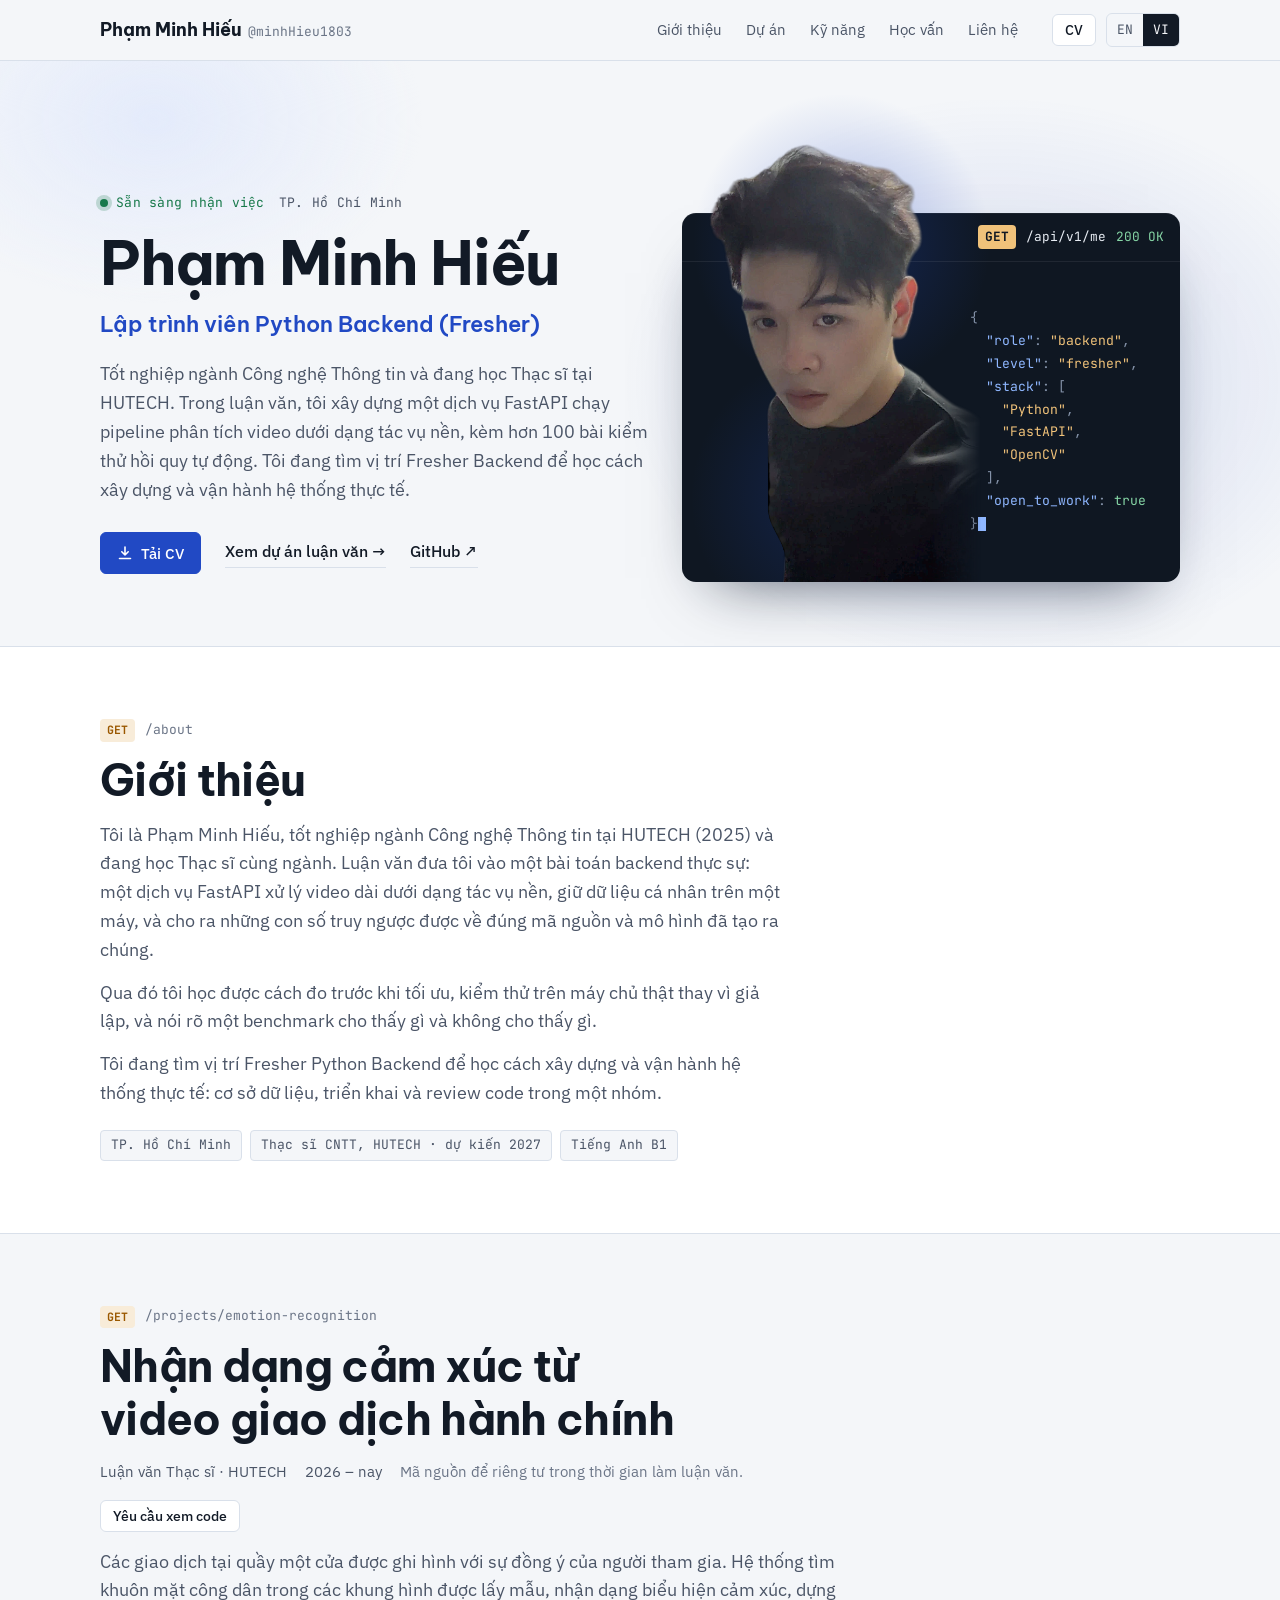
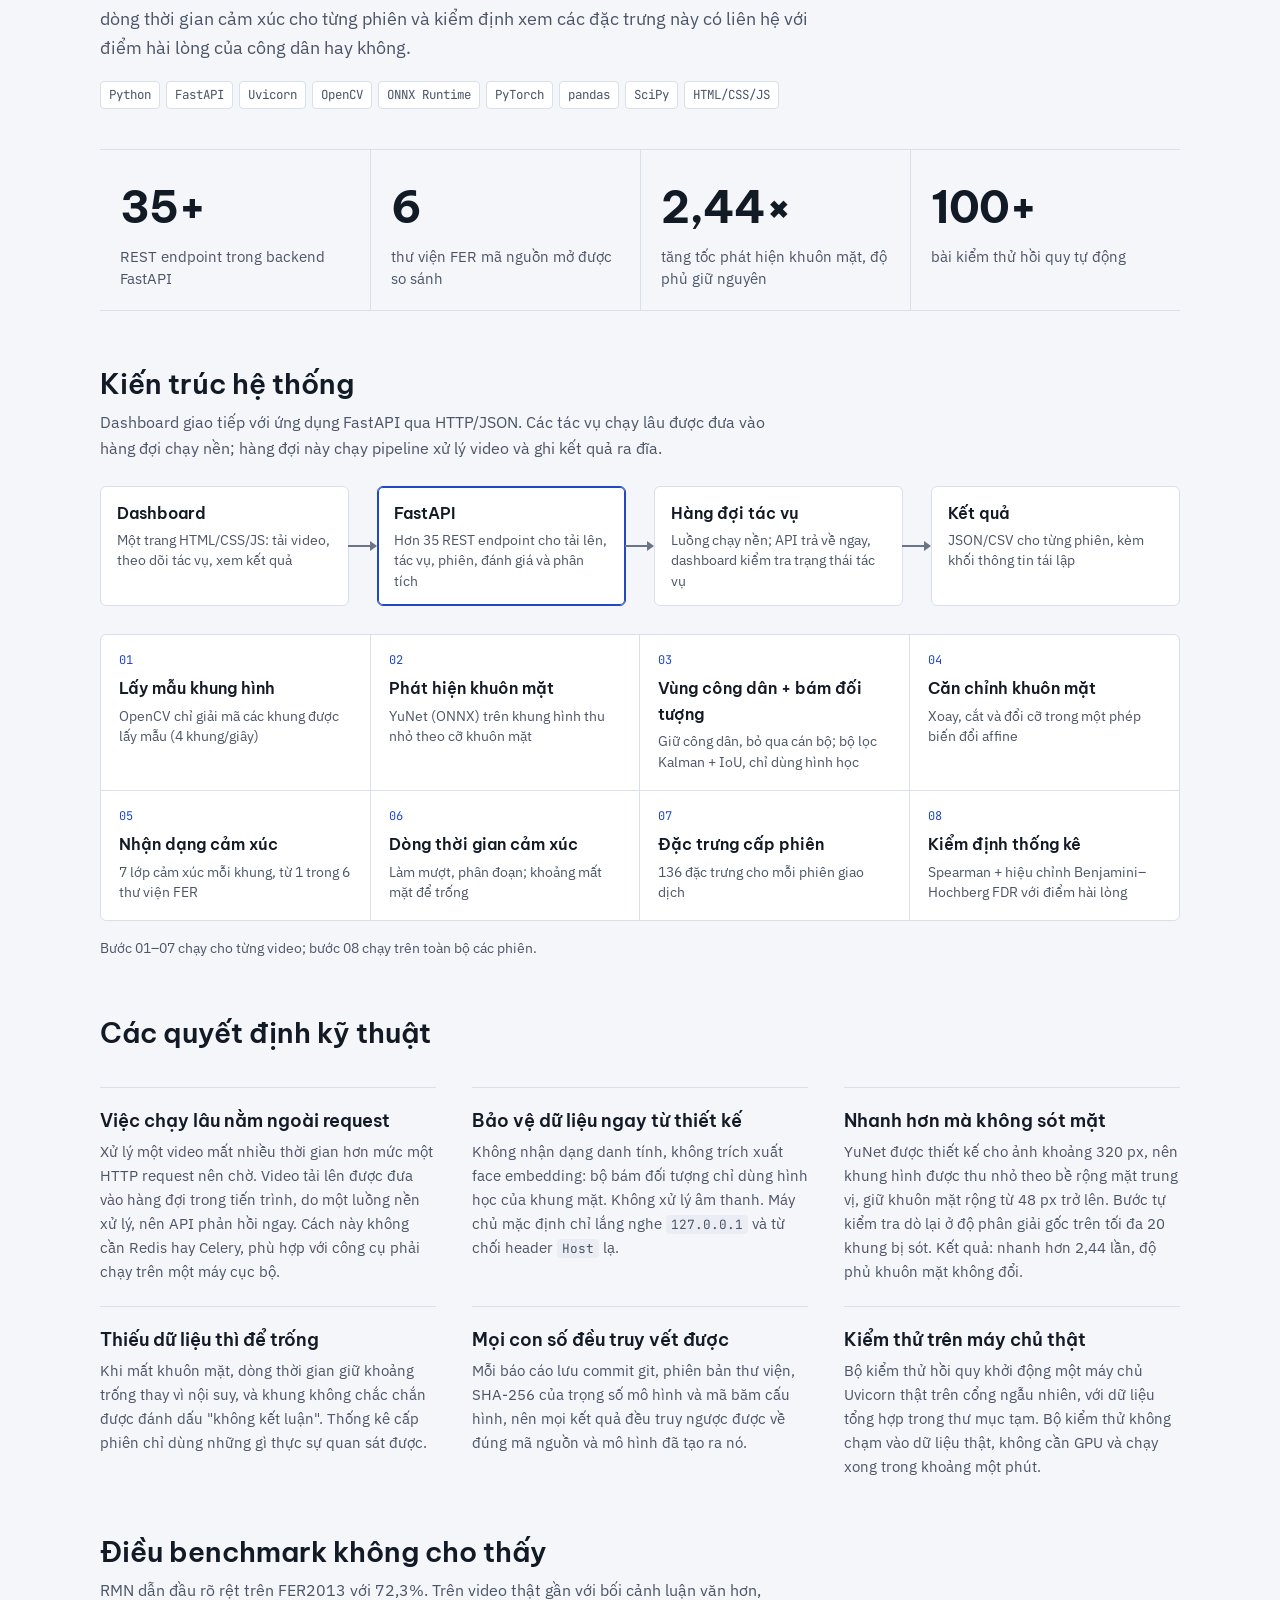
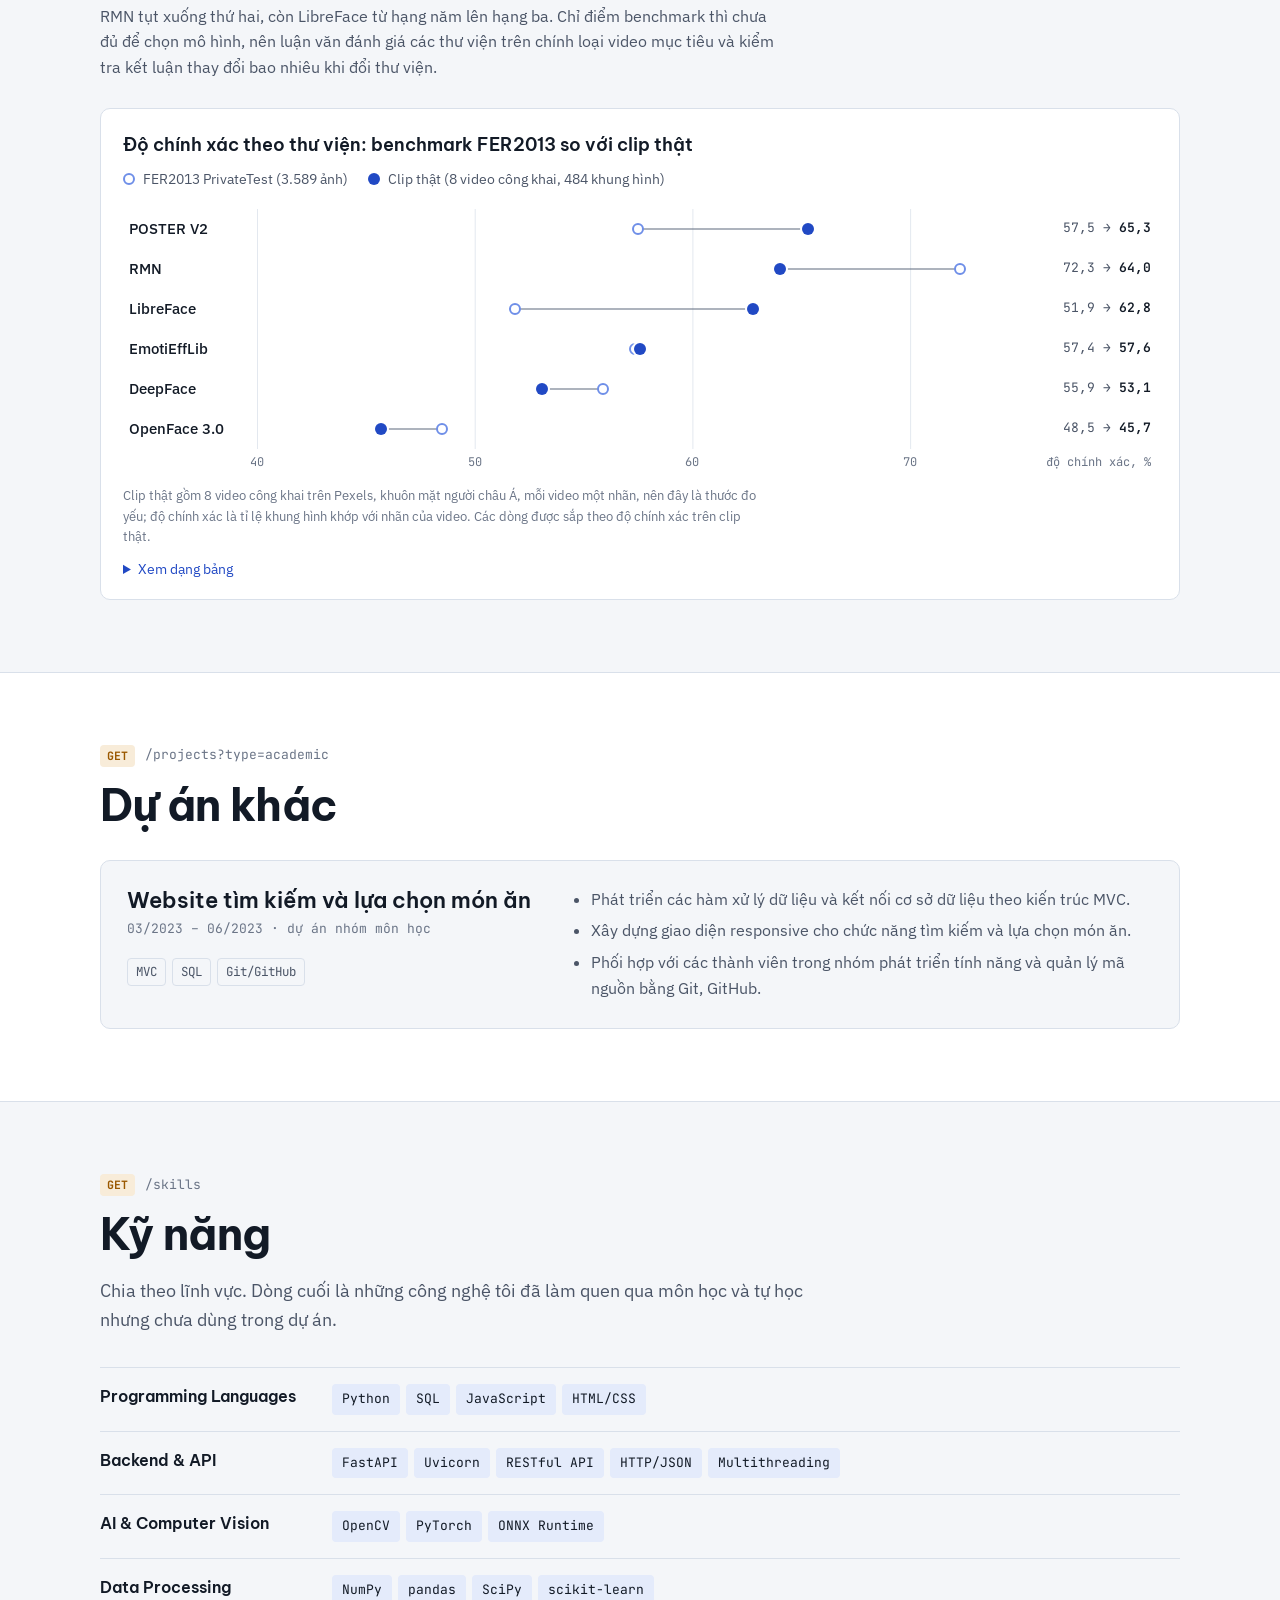
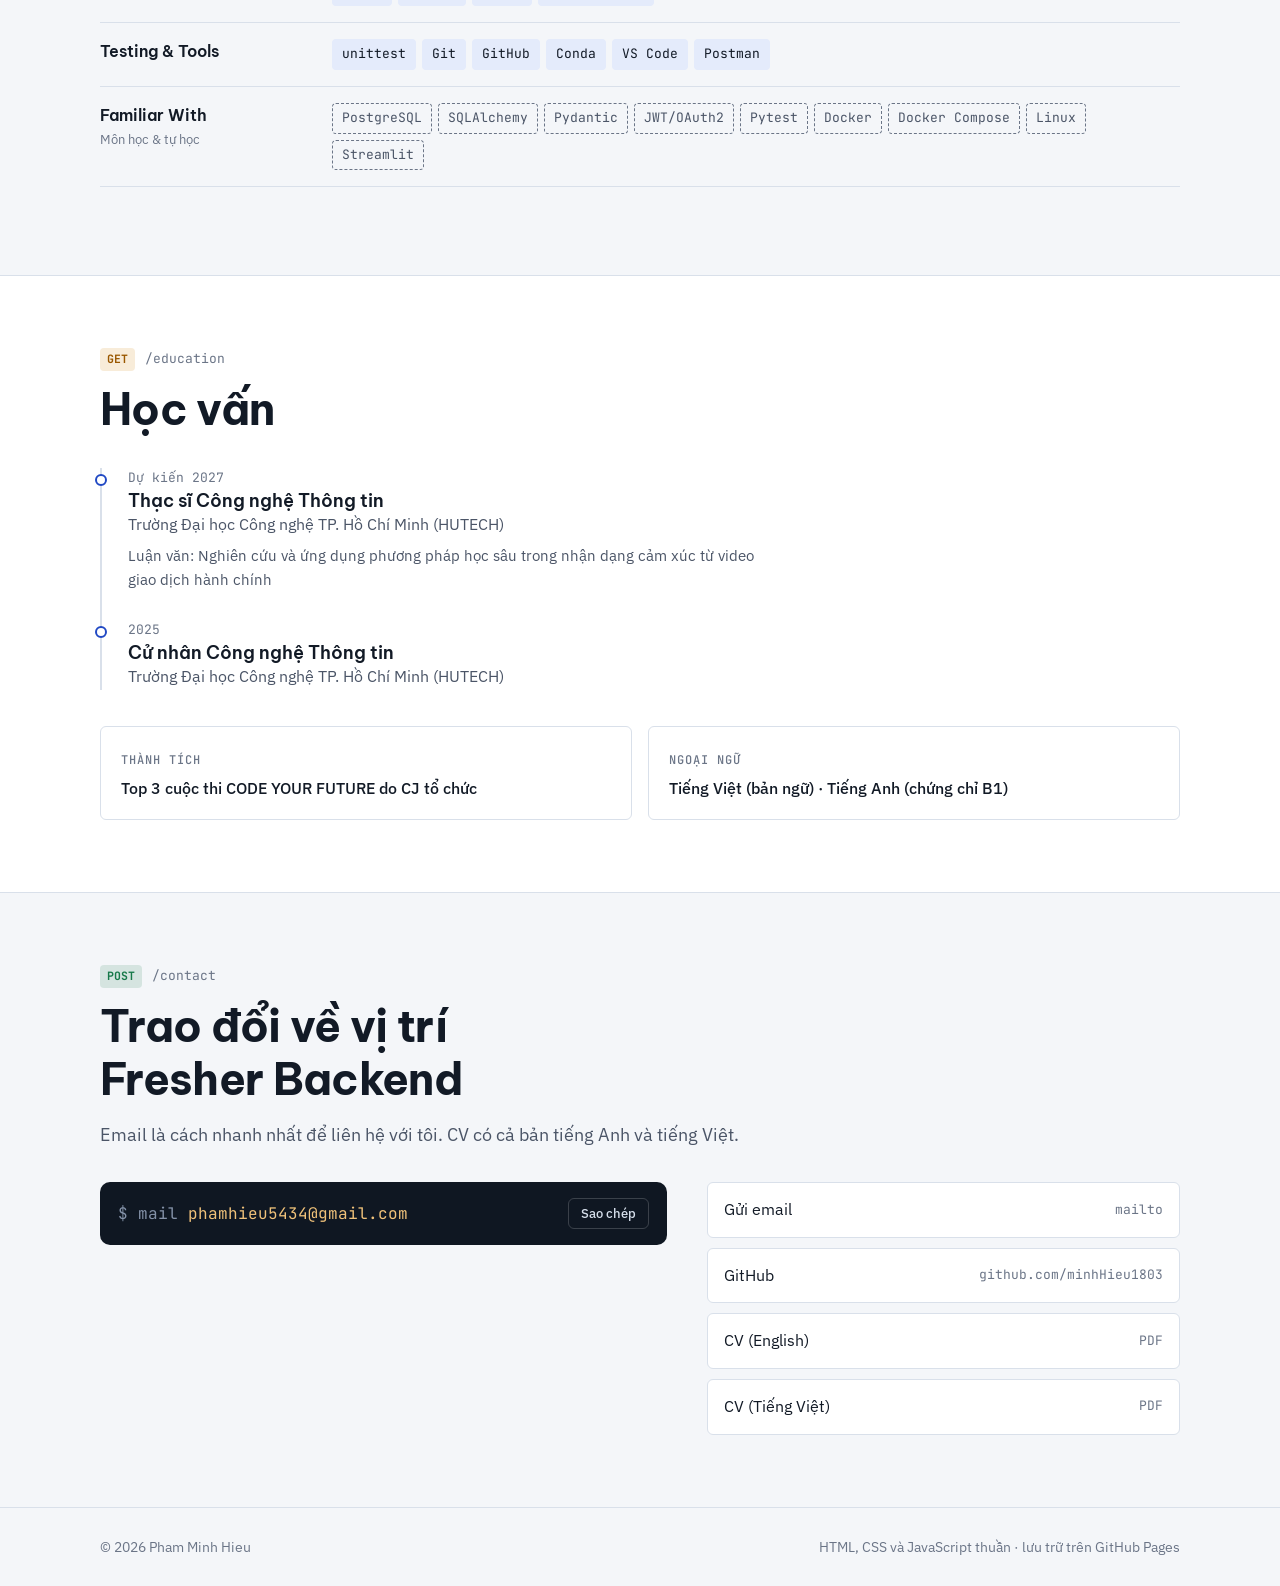
==== commit 515102a1: "Sharpest hero portrait and a smoother shirt outline - Shirt: the left outline where the arm meets th" ====
--- a/vi/index.html
+++ b/vi/index.html
@@ -107,8 +107,8 @@
           <div class="pw-body">
             <div class="pw-photo">
               <picture>
-                <source srcset="/assets/img/hieu-hero-900.webp" type="image/webp">
-                <img src="/assets/img/hieu-hero-900.png" width="900" height="1470" alt="Phạm Minh Hiếu" fetchpriority="high">
+                <source srcset="/assets/img/hieu-hero.webp" type="image/webp">
+                <img src="/assets/img/hieu-hero.png" width="1035" height="1690" alt="Phạm Minh Hiếu" fetchpriority="high">
               </picture>
             </div>
 <pre class="pw-json"><code><span class="p">{</span>
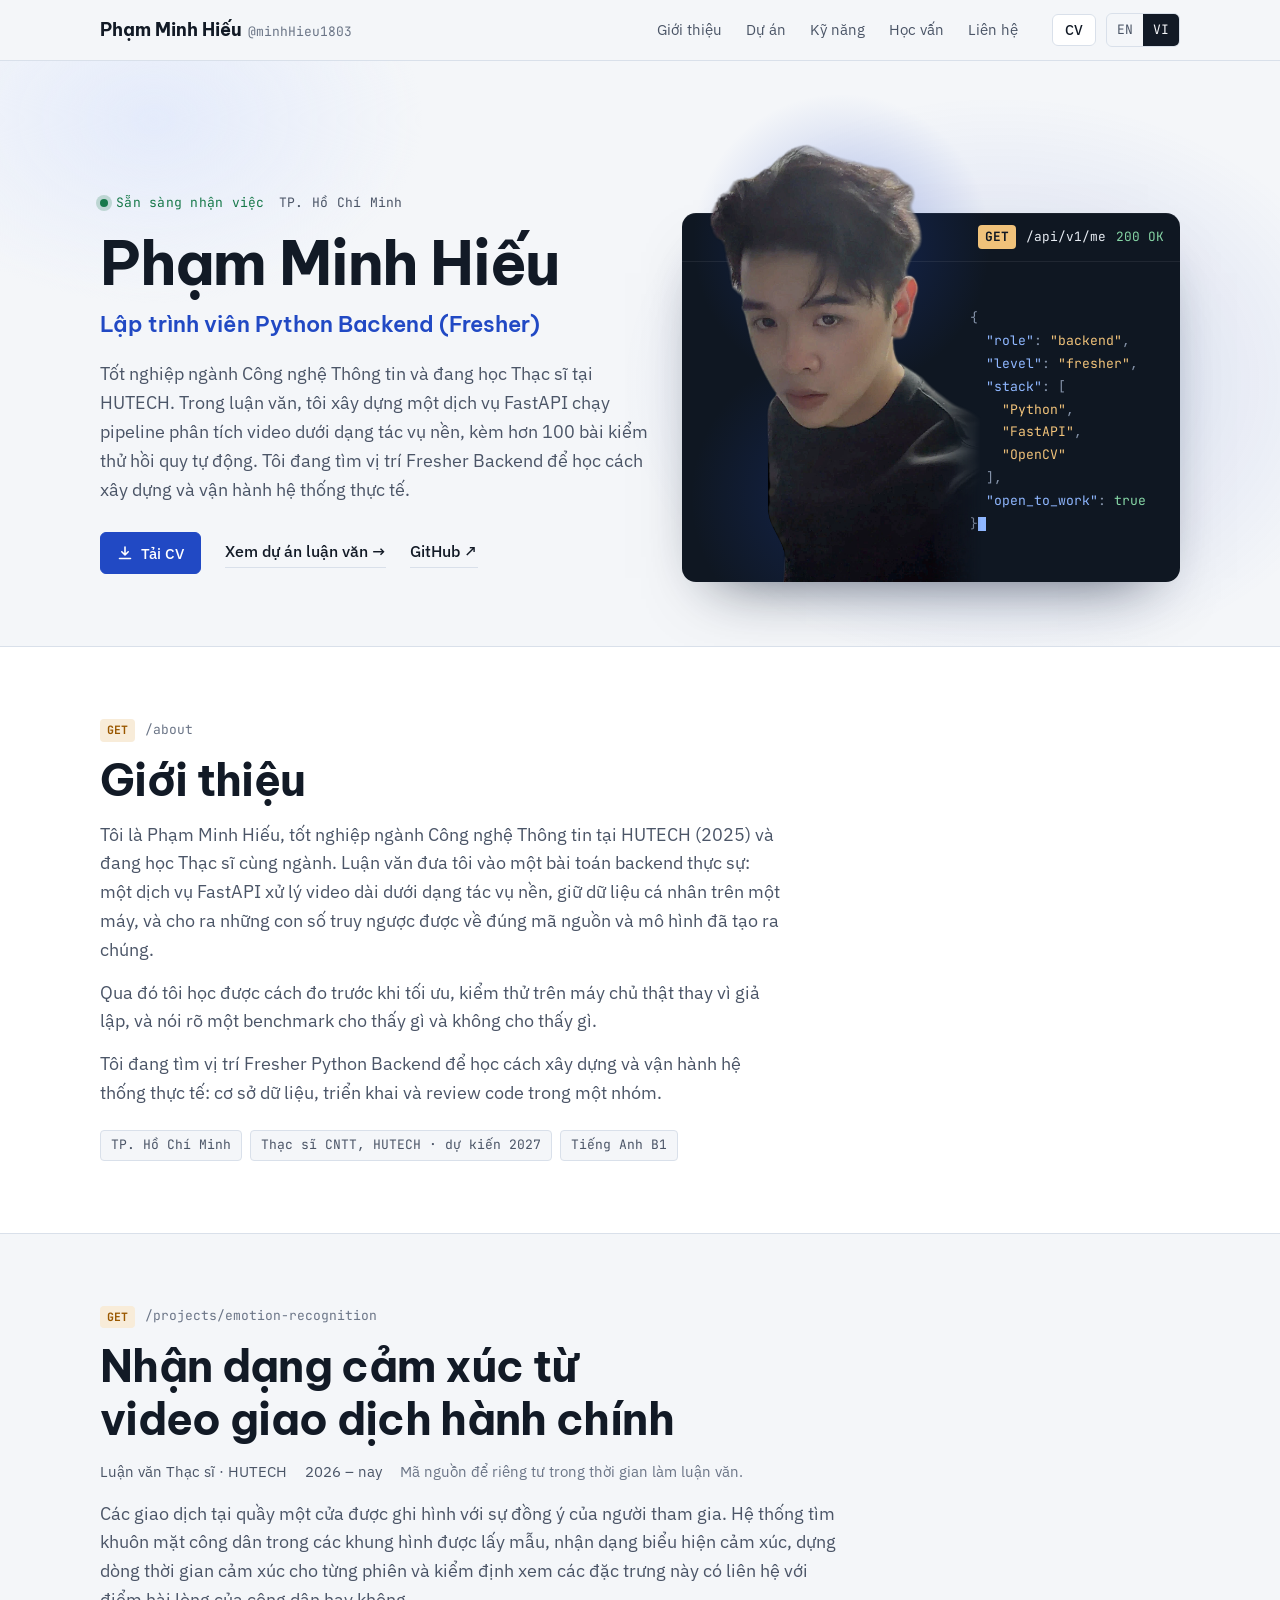
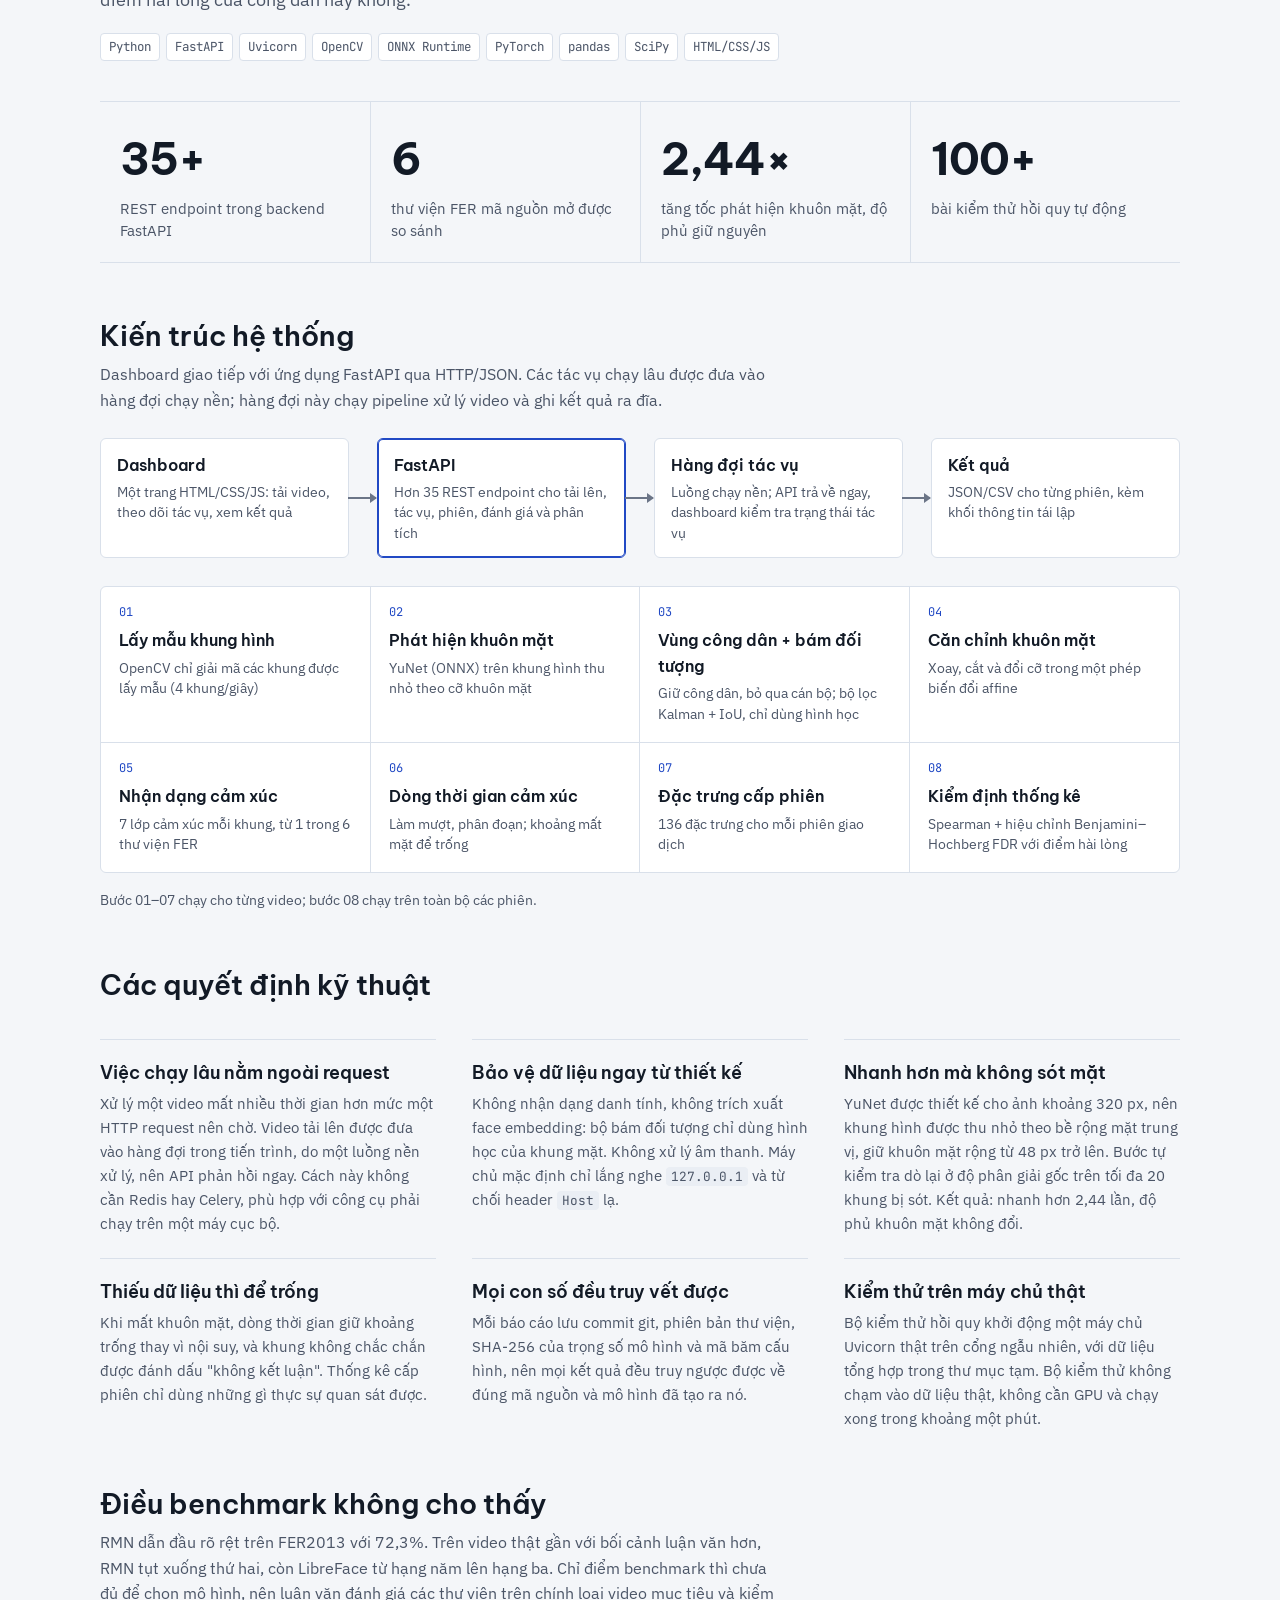
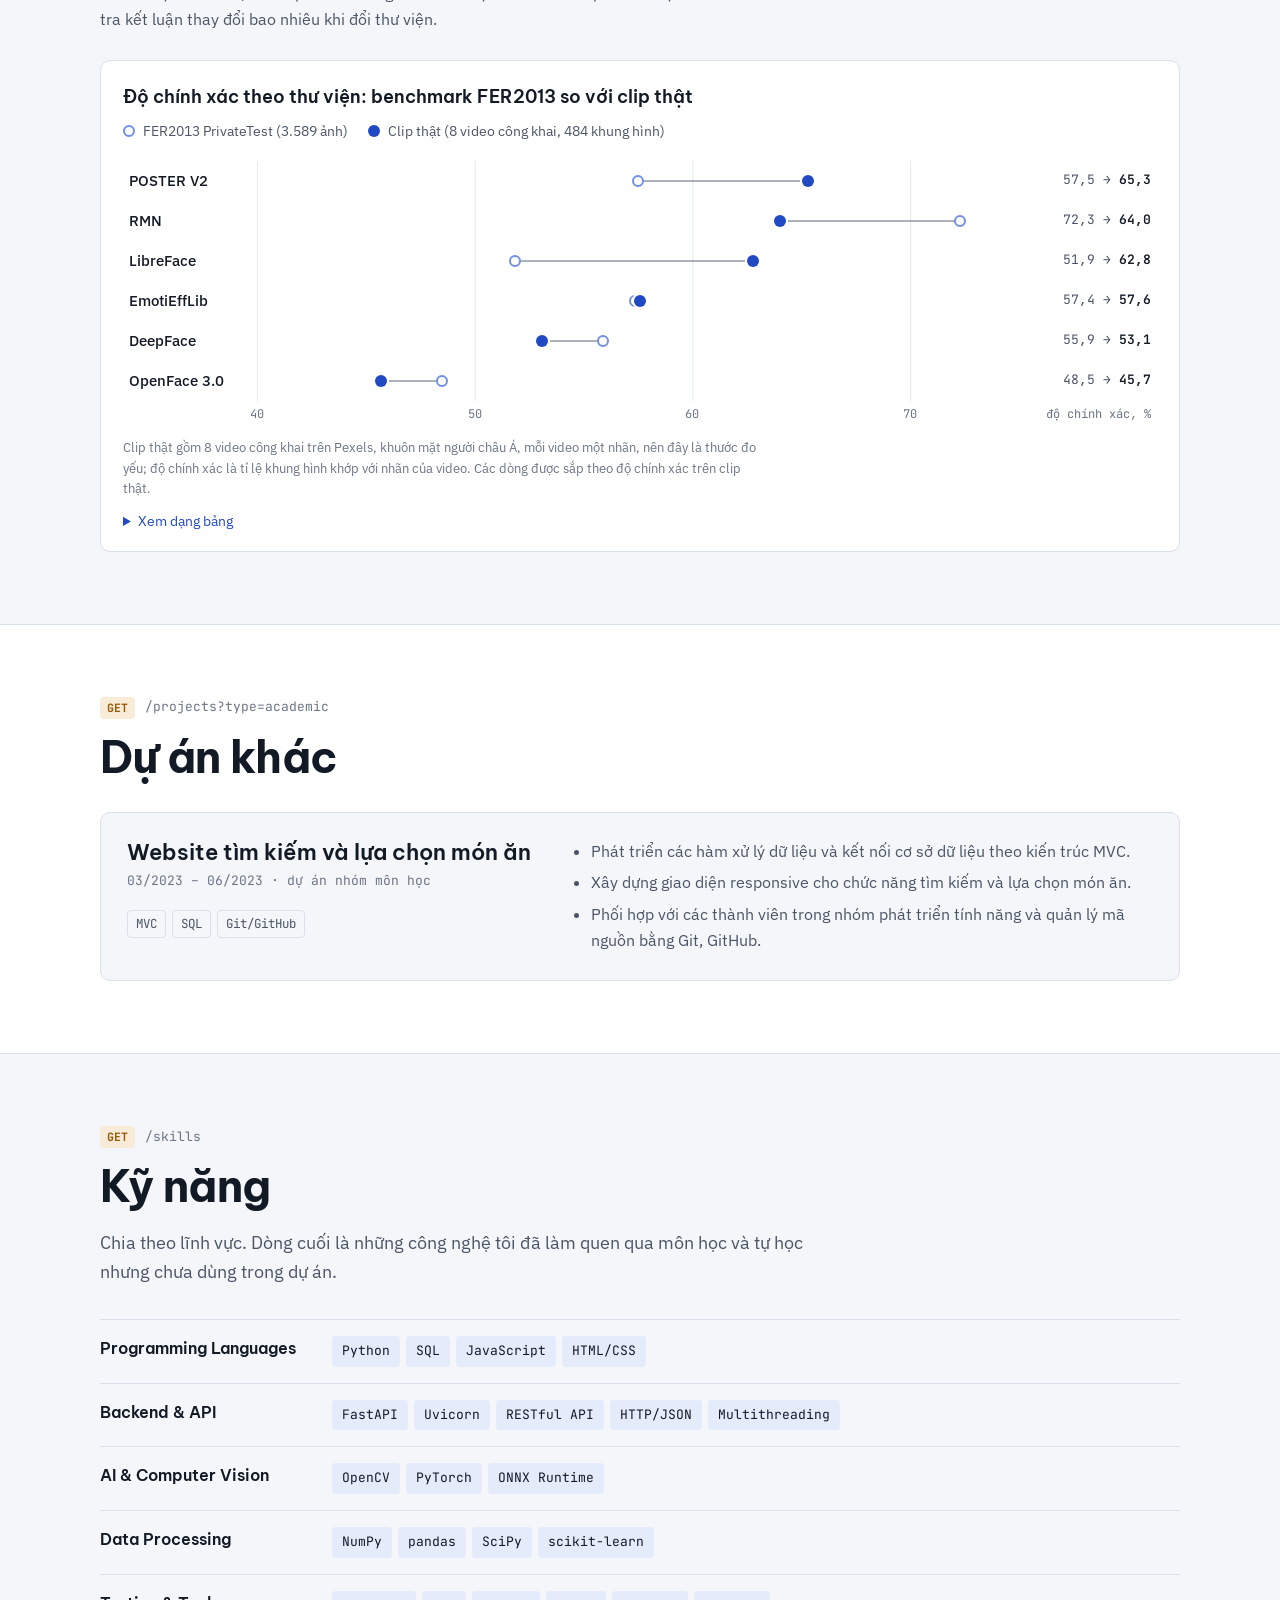
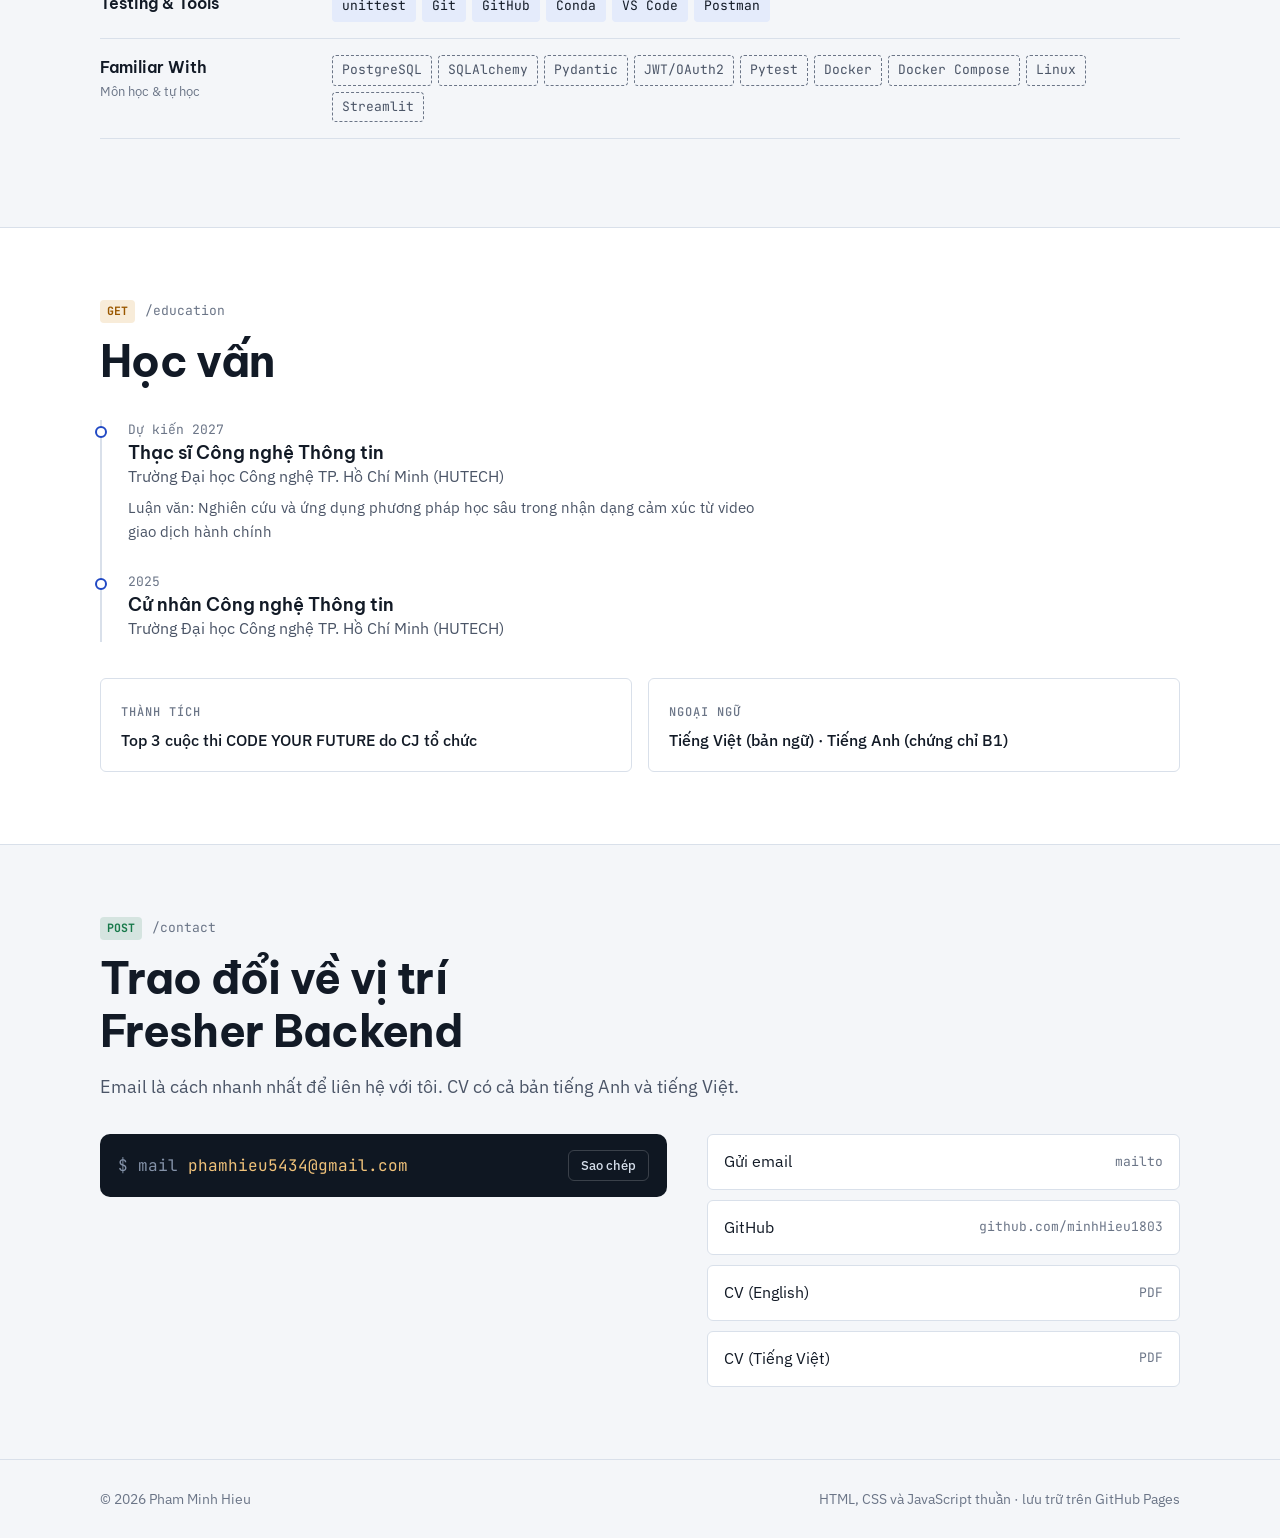
==== commit 5600dfcd: "Remove the "request a code walkthrough" button The thesis section keeps the note that the source cod" ====
--- a/vi/index.html
+++ b/vi/index.html
@@ -162,10 +162,6 @@
         <span><span lang="en">2026 – present</span><span lang="vi">2026 – nay</span></span>
         <span class="private"><span lang="en">Source code is private while the thesis is in progress.</span><span lang="vi">Mã nguồn để riêng tư trong thời gian làm luận văn.</span></span>
       </div>
-      <p class="request">
-        <a class="btn btn-sm" lang="en" href="mailto:phamhieu5434@gmail.com?subject=Code%20walkthrough%20request%3A%20emotion%20recognition%20thesis">Request a code walkthrough</a>
-        <a class="btn btn-sm" lang="vi" href="mailto:phamhieu5434@gmail.com?subject=Y%C3%AAu%20c%E1%BA%A7u%20xem%20code%3A%20lu%E1%BA%ADn%20v%C4%83n%20nh%E1%BA%ADn%20d%E1%BA%A1ng%20c%E1%BA%A3m%20x%C3%BAc">Yêu cầu xem code</a>
-      </p>
       <p class="intro" lang="en">Transactions at one-stop public-service counters are recorded on video, with the participants' consent. The system finds the citizen's face in sampled frames, estimates their facial expression, builds an emotion timeline for each session, and tests whether those patterns relate to the citizen's satisfaction score.</p>
       <p class="intro" lang="vi">Các giao dịch tại quầy một cửa được ghi hình với sự đồng ý của người tham gia. Hệ thống tìm khuôn mặt công dân trong các khung hình được lấy mẫu, nhận dạng biểu hiện cảm xúc, dựng dòng thời gian cảm xúc cho từng phiên và kiểm định xem các đặc trưng này có liên hệ với điểm hài lòng của công dân hay không.</p>
       <ul class="tags" aria-label="Tech stack">
--- a/assets/css/style.css
+++ b/assets/css/style.css
@@ -339,7 +339,6 @@
 
 .meta { display: flex; flex-wrap: wrap; gap: 8px 18px; margin-top: 14px; color: var(--ink-2); font-size: 0.9375rem; }
 .meta .private { color: var(--ink-3); }
-.request { margin-top: 16px; }
 .tags { display: flex; flex-wrap: wrap; gap: 6px; margin-top: 18px; padding: 0; list-style: none; }
 .tags li {
   font-family: var(--font-mono); font-size: 0.78rem; color: var(--ink-2);
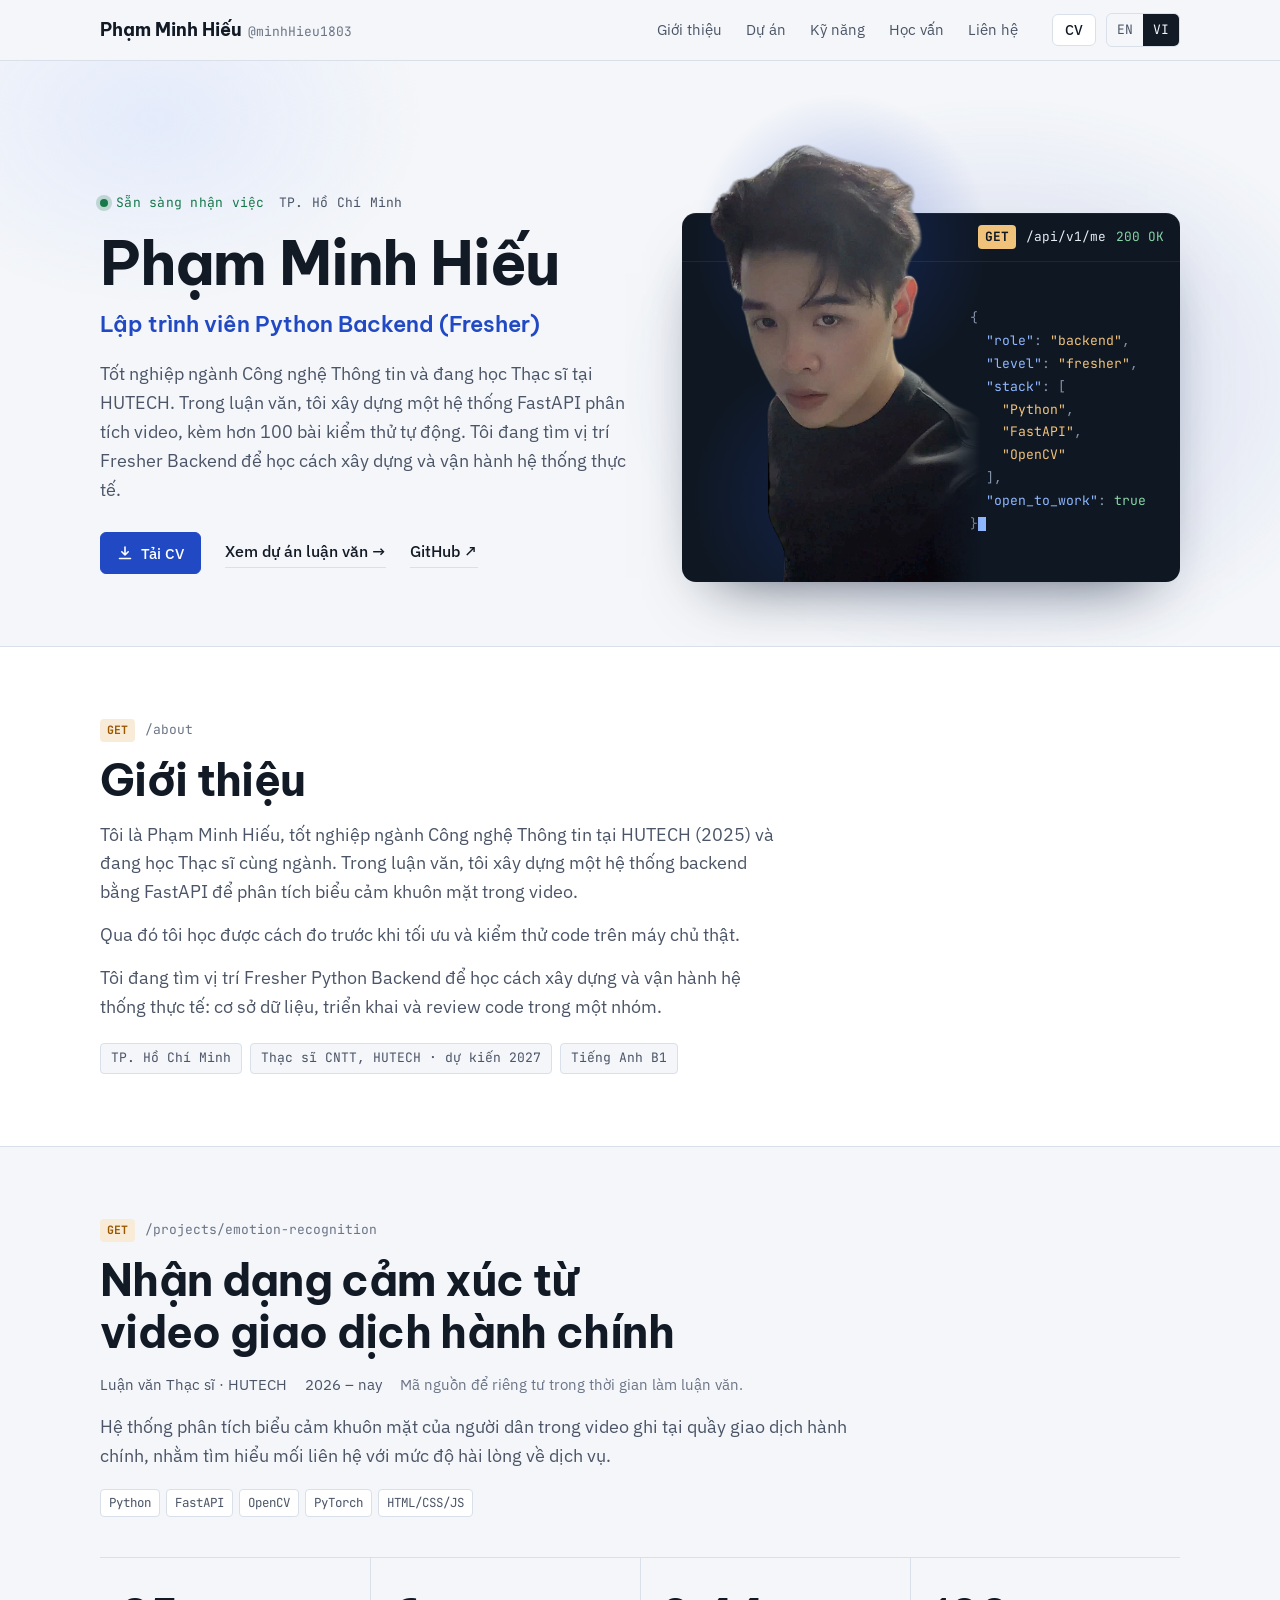
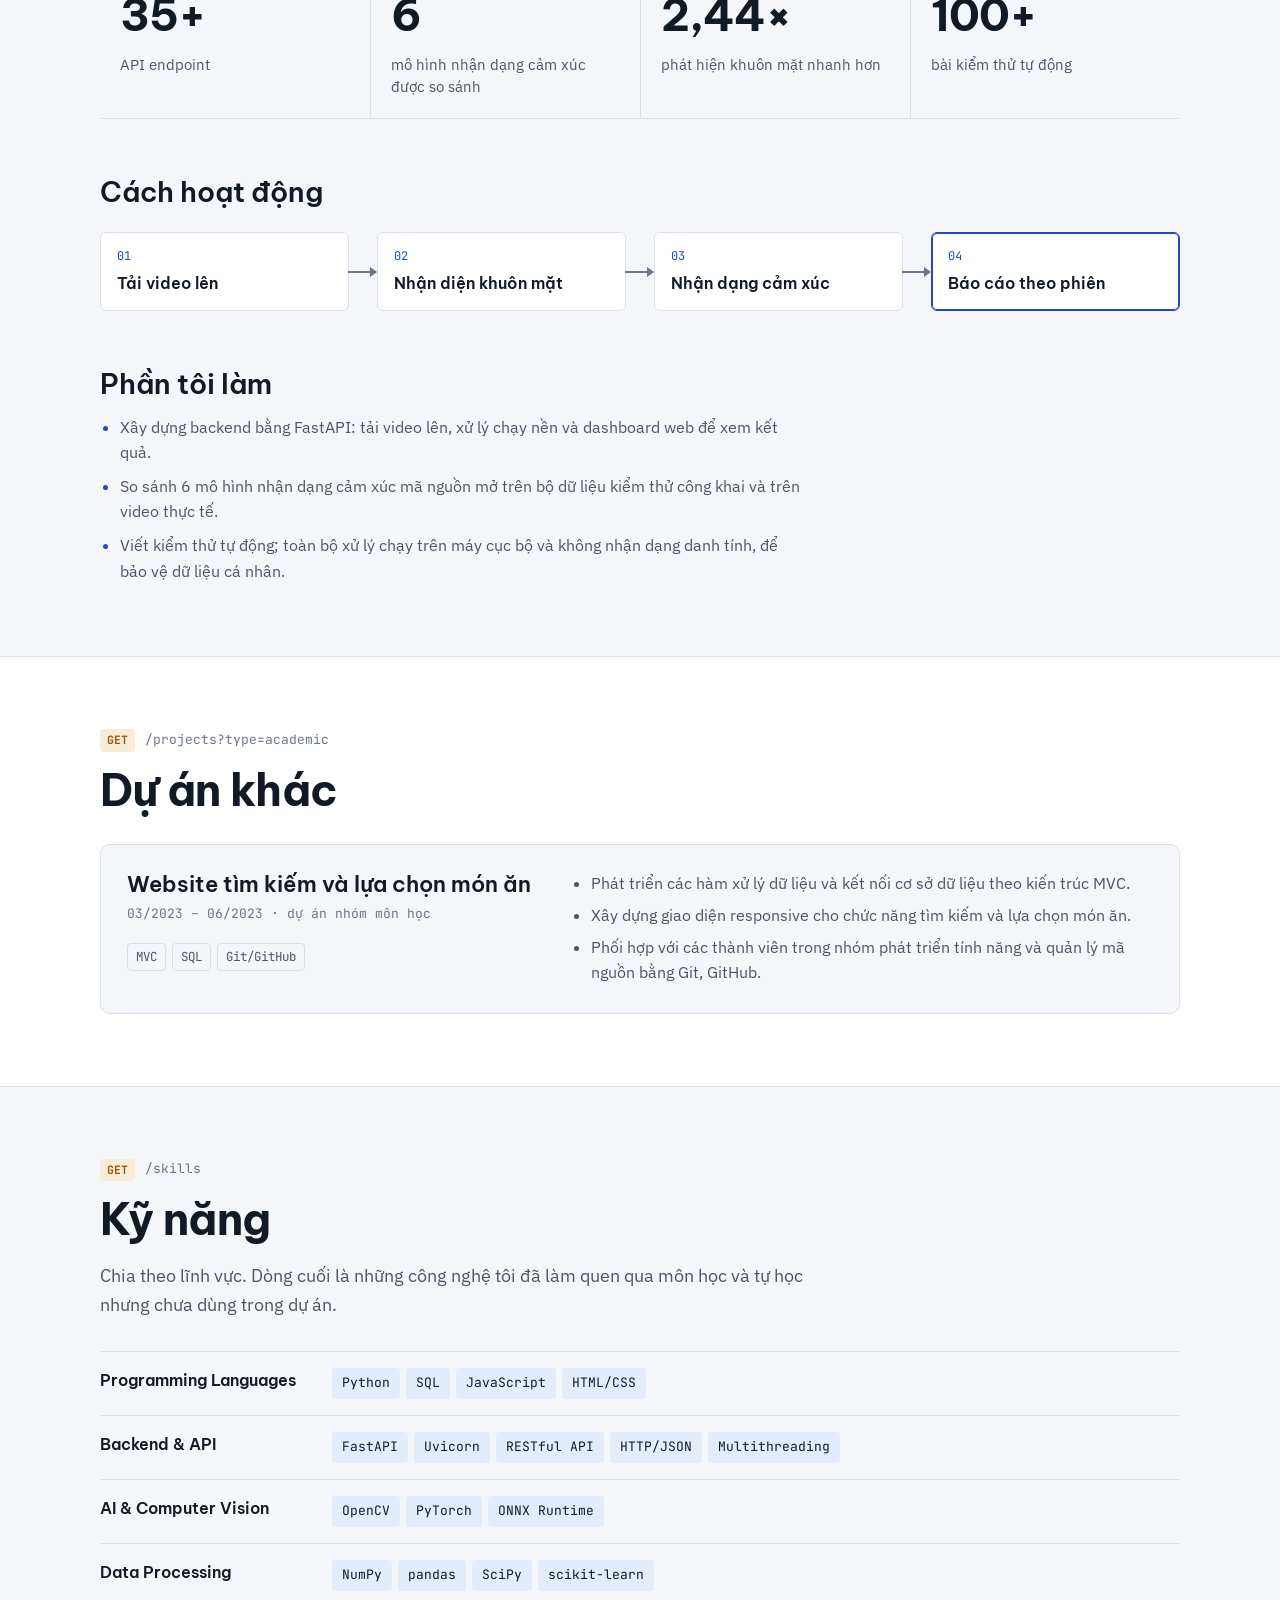
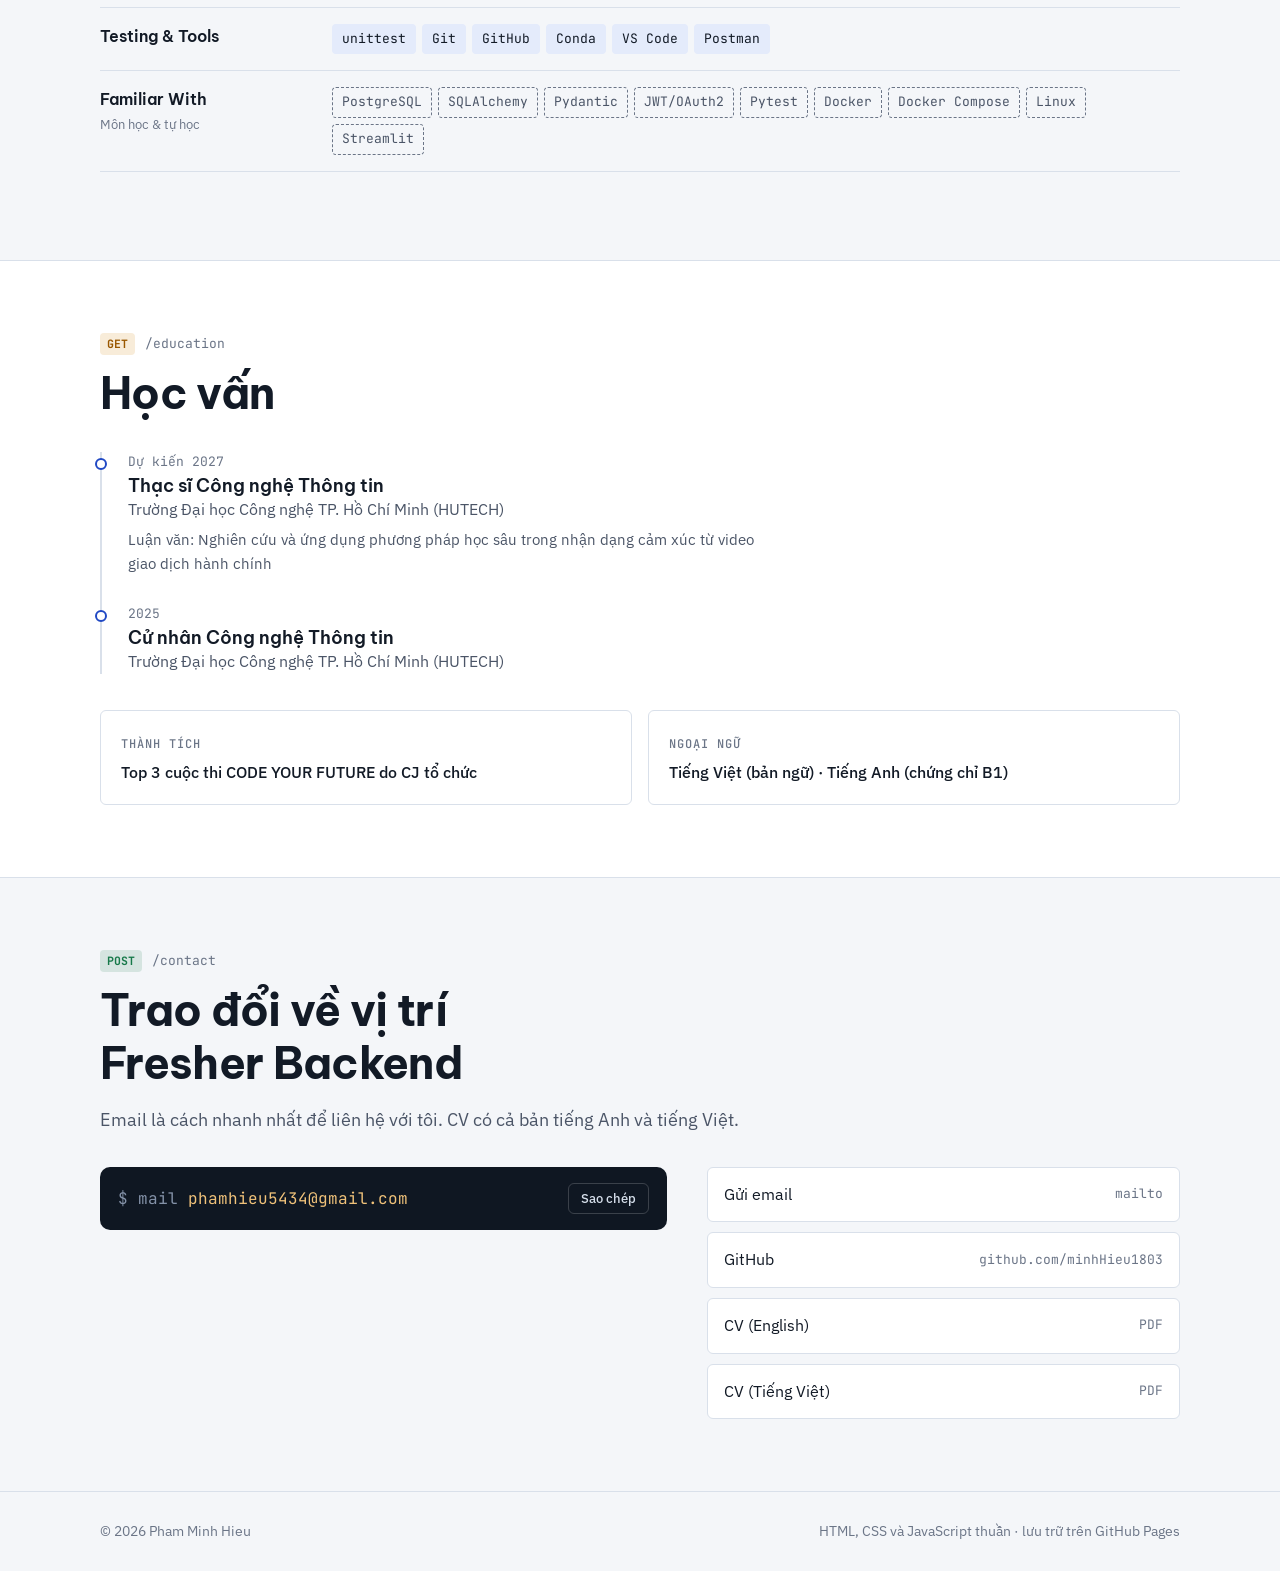
==== commit faebdd98: "Shorten the thesis section to a plain summary The project now reads as: one-line description, four k" ====
--- a/vi/index.html
+++ b/vi/index.html
@@ -83,8 +83,8 @@
         </p>
         <h1><span lang="en">Pham Minh Hieu</span><span lang="vi">Phạm Minh Hiếu</span></h1>
         <p class="role"><span lang="en">Fresher Python Backend Developer</span><span lang="vi">Lập trình viên Python Backend (Fresher)</span></p>
-        <p class="lead" lang="en">IT graduate and M.Sc. candidate at HUTECH. For my master's thesis I built a FastAPI service that runs a video-analysis pipeline as background jobs, covered by 100+ automated regression tests. I'm looking for a fresher backend role where I can learn how production systems are built and run.</p>
-        <p class="lead" lang="vi">Tốt nghiệp ngành Công nghệ Thông tin và đang học Thạc sĩ tại HUTECH. Trong luận văn, tôi xây dựng một dịch vụ FastAPI chạy pipeline phân tích video dưới dạng tác vụ nền, kèm hơn 100 bài kiểm thử hồi quy tự động. Tôi đang tìm vị trí Fresher Backend để học cách xây dựng và vận hành hệ thống thực tế.</p>
+        <p class="lead" lang="en">IT graduate and M.Sc. candidate at HUTECH. For my master's thesis I am building a FastAPI system that analyses videos, with 100+ automated tests. I'm looking for a fresher backend role where I can learn how production systems are built and run.</p>
+        <p class="lead" lang="vi">Tốt nghiệp ngành Công nghệ Thông tin và đang học Thạc sĩ tại HUTECH. Trong luận văn, tôi xây dựng một hệ thống FastAPI phân tích video, kèm hơn 100 bài kiểm thử tự động. Tôi đang tìm vị trí Fresher Backend để học cách xây dựng và vận hành hệ thống thực tế.</p>
         <div class="actions">
           <a class="btn primary" lang="en" href="/cv/PhamMinhHieu_CV_Python_Backend_EN.pdf" download>
             <svg viewBox="0 0 16 16" fill="none" stroke="currentColor" stroke-width="1.6" aria-hidden="true"><path d="M8 2v8m0 0 3.2-3.2M8 10 4.8 6.8M2.5 13.5h11" stroke-linecap="round" stroke-linejoin="round"/></svg>
@@ -134,13 +134,13 @@
         <p class="route"><span class="verb-tag">GET</span>/about</p>
         <h2><span lang="en">About me</span><span lang="vi">Giới thiệu</span></h2>
         <div lang="en">
-          <p>I'm Pham Minh Hieu, an IT graduate from HUTECH (2025), now doing a master's degree in IT. My thesis turned into a real backend problem: a FastAPI service that processes long videos in the background, keeps personal data on one machine, and produces numbers that can be traced back to the exact code and model.</p>
-          <p>Along the way I learned to measure before optimizing, to test against a real server instead of mocks, and to say clearly what a benchmark does and doesn't show.</p>
+          <p>I'm Pham Minh Hieu, an IT graduate from HUTECH (2025), now doing a master's degree in IT. For my thesis I am building a backend system with FastAPI that analyses facial expressions in videos.</p>
+          <p>Through it I learned to measure before optimizing and to test my code against a real server.</p>
           <p>I'm looking for a fresher Python backend role where I can learn how production systems are built and run: databases, deployment and code review in a team.</p>
         </div>
         <div lang="vi">
-          <p>Tôi là Phạm Minh Hiếu, tốt nghiệp ngành Công nghệ Thông tin tại HUTECH (2025) và đang học Thạc sĩ cùng ngành. Luận văn đưa tôi vào một bài toán backend thực sự: một dịch vụ FastAPI xử lý video dài dưới dạng tác vụ nền, giữ dữ liệu cá nhân trên một máy, và cho ra những con số truy ngược được về đúng mã nguồn và mô hình đã tạo ra chúng.</p>
-          <p>Qua đó tôi học được cách đo trước khi tối ưu, kiểm thử trên máy chủ thật thay vì giả lập, và nói rõ một benchmark cho thấy gì và không cho thấy gì.</p>
+          <p>Tôi là Phạm Minh Hiếu, tốt nghiệp ngành Công nghệ Thông tin tại HUTECH (2025) và đang học Thạc sĩ cùng ngành. Trong luận văn, tôi xây dựng một hệ thống backend bằng FastAPI để phân tích biểu cảm khuôn mặt trong video.</p>
+          <p>Qua đó tôi học được cách đo trước khi tối ưu và kiểm thử code trên máy chủ thật.</p>
           <p>Tôi đang tìm vị trí Fresher Python Backend để học cách xây dựng và vận hành hệ thống thực tế: cơ sở dữ liệu, triển khai và review code trong một nhóm.</p>
         </div>
         <ul class="facts">
@@ -162,161 +162,41 @@
         <span><span lang="en">2026 – present</span><span lang="vi">2026 – nay</span></span>
         <span class="private"><span lang="en">Source code is private while the thesis is in progress.</span><span lang="vi">Mã nguồn để riêng tư trong thời gian làm luận văn.</span></span>
       </div>
-      <p class="intro" lang="en">Transactions at one-stop public-service counters are recorded on video, with the participants' consent. The system finds the citizen's face in sampled frames, estimates their facial expression, builds an emotion timeline for each session, and tests whether those patterns relate to the citizen's satisfaction score.</p>
-      <p class="intro" lang="vi">Các giao dịch tại quầy một cửa được ghi hình với sự đồng ý của người tham gia. Hệ thống tìm khuôn mặt công dân trong các khung hình được lấy mẫu, nhận dạng biểu hiện cảm xúc, dựng dòng thời gian cảm xúc cho từng phiên và kiểm định xem các đặc trưng này có liên hệ với điểm hài lòng của công dân hay không.</p>
+      <p class="intro" lang="en">A system that reads citizens' facial expressions in videos recorded at public-service counters, to study how they relate to satisfaction with the service.</p>
+      <p class="intro" lang="vi">Hệ thống phân tích biểu cảm khuôn mặt của người dân trong video ghi tại quầy giao dịch hành chính, nhằm tìm hiểu mối liên hệ với mức độ hài lòng về dịch vụ.</p>
       <ul class="tags" aria-label="Tech stack">
-        <li>Python</li><li>FastAPI</li><li>Uvicorn</li><li>OpenCV</li><li>ONNX Runtime</li><li>PyTorch</li><li>pandas</li><li>SciPy</li><li>HTML/CSS/JS</li>
+        <li>Python</li><li>FastAPI</li><li>OpenCV</li><li>PyTorch</li><li>HTML/CSS/JS</li>
       </ul>
 
       <div class="figures">
-        <div class="figure"><div class="num">35+</div><div class="label"><span lang="en">REST endpoints in the FastAPI backend</span><span lang="vi">REST endpoint trong backend FastAPI</span></div></div>
-        <div class="figure"><div class="num">6</div><div class="label"><span lang="en">open-source FER libraries benchmarked</span><span lang="vi">thư viện FER mã nguồn mở được so sánh</span></div></div>
-        <div class="figure"><div class="num"><span lang="en">2.44×</span><span lang="vi">2,44×</span></div><div class="label"><span lang="en">faster face detection, same face coverage</span><span lang="vi">tăng tốc phát hiện khuôn mặt, độ phủ giữ nguyên</span></div></div>
-        <div class="figure"><div class="num">100+</div><div class="label"><span lang="en">automated regression tests</span><span lang="vi">bài kiểm thử hồi quy tự động</span></div></div>
+        <div class="figure"><div class="num">35+</div><div class="label"><span lang="en">API endpoints</span><span lang="vi">API endpoint</span></div></div>
+        <div class="figure"><div class="num">6</div><div class="label"><span lang="en">emotion-recognition models compared</span><span lang="vi">mô hình nhận dạng cảm xúc được so sánh</span></div></div>
+        <div class="figure"><div class="num"><span lang="en">2.44×</span><span lang="vi">2,44×</span></div><div class="label"><span lang="en">faster face detection</span><span lang="vi">phát hiện khuôn mặt nhanh hơn</span></div></div>
+        <div class="figure"><div class="num">100+</div><div class="label"><span lang="en">automated tests</span><span lang="vi">bài kiểm thử tự động</span></div></div>
       </div>
 
       <div class="sub">
-        <h3><span lang="en">How it fits together</span><span lang="vi">Kiến trúc hệ thống</span></h3>
-        <p lang="en">The dashboard talks to a FastAPI app over HTTP/JSON. Long-running work goes to a background job queue, which runs the video pipeline and writes results to disk.</p>
-        <p lang="vi">Dashboard giao tiếp với ứng dụng FastAPI qua HTTP/JSON. Các tác vụ chạy lâu được đưa vào hàng đợi chạy nền; hàng đợi này chạy pipeline xử lý video và ghi kết quả ra đĩa.</p>
-        <ol class="flow" aria-label="Request flow">
-          <li class="node">
-            <div class="name">Dashboard</div>
-            <div class="what"><span lang="en">Single-page HTML/CSS/JS: upload videos, follow jobs, read results</span><span lang="vi">Một trang HTML/CSS/JS: tải video, theo dõi tác vụ, xem kết quả</span></div>
-            <span class="edge" aria-hidden="true"><i></i></span>
-          </li>
-          <li class="node core">
-            <div class="name">FastAPI</div>
-            <div class="what"><span lang="en">35+ REST endpoints for uploads, jobs, sessions, evaluation and analysis</span><span lang="vi">Hơn 35 REST endpoint cho tải lên, tác vụ, phiên, đánh giá và phân tích</span></div>
-            <span class="edge" aria-hidden="true"><i></i></span>
-          </li>
-          <li class="node">
-            <div class="name"><span lang="en">Job queue</span><span lang="vi">Hàng đợi tác vụ</span></div>
-            <div class="what"><span lang="en">Background worker thread; the API returns at once and the dashboard checks job status</span><span lang="vi">Luồng chạy nền; API trả về ngay, dashboard kiểm tra trạng thái tác vụ</span></div>
-            <span class="edge" aria-hidden="true"><i></i></span>
-          </li>
-          <li class="node">
-            <div class="name"><span lang="en">Results</span><span lang="vi">Kết quả</span></div>
-            <div class="what"><span lang="en">Per-session JSON/CSV with a provenance block</span><span lang="vi">JSON/CSV cho từng phiên, kèm khối thông tin tái lập</span></div>
-          </li>
+        <h3><span lang="en">How it works</span><span lang="vi">Cách hoạt động</span></h3>
+        <ol class="flow steps" aria-label="How it works">
+          <li class="node"><div class="name"><span lang="en">Upload a video</span><span lang="vi">Tải video lên</span></div><span class="edge" aria-hidden="true"><i></i></span></li>
+          <li class="node"><div class="name"><span lang="en">Find the face</span><span lang="vi">Nhận diện khuôn mặt</span></div><span class="edge" aria-hidden="true"><i></i></span></li>
+          <li class="node"><div class="name"><span lang="en">Recognise emotions</span><span lang="vi">Nhận dạng cảm xúc</span></div><span class="edge" aria-hidden="true"><i></i></span></li>
+          <li class="node core"><div class="name"><span lang="en">Report per session</span><span lang="vi">Báo cáo theo phiên</span></div></li>
         </ol>
-
-        <ol class="pipeline" aria-label="Video pipeline">
-          <li><div class="name"><span lang="en">Frame sampling</span><span lang="vi">Lấy mẫu khung hình</span></div><div class="what"><span lang="en">OpenCV decodes only the sampled frames (4 per second)</span><span lang="vi">OpenCV chỉ giải mã các khung được lấy mẫu (4 khung/giây)</span></div></li>
-          <li><div class="name"><span lang="en">Face detection</span><span lang="vi">Phát hiện khuôn mặt</span></div><div class="what"><span lang="en">YuNet (ONNX) on frames downscaled to fit the face size</span><span lang="vi">YuNet (ONNX) trên khung hình thu nhỏ theo cỡ khuôn mặt</span></div></li>
-          <li><div class="name"><span lang="en">Citizen ROI + tracking</span><span lang="vi">Vùng công dân + bám đối tượng</span></div><div class="what"><span lang="en">Keeps the citizen, skips staff; Kalman filter + IoU, geometry only</span><span lang="vi">Giữ công dân, bỏ qua cán bộ; bộ lọc Kalman + IoU, chỉ dùng hình học</span></div></li>
-          <li><div class="name"><span lang="en">Face alignment</span><span lang="vi">Căn chỉnh khuôn mặt</span></div><div class="what"><span lang="en">Rotate, crop and resize in one affine warp</span><span lang="vi">Xoay, cắt và đổi cỡ trong một phép biến đổi affine</span></div></li>
-          <li><div class="name"><span lang="en">Emotion inference</span><span lang="vi">Nhận dạng cảm xúc</span></div><div class="what"><span lang="en">7 emotion classes per frame from 1 of 6 FER libraries</span><span lang="vi">7 lớp cảm xúc mỗi khung, từ 1 trong 6 thư viện FER</span></div></li>
-          <li><div class="name"><span lang="en">Emotion timeline</span><span lang="vi">Dòng thời gian cảm xúc</span></div><div class="what"><span lang="en">Smoothing and segments; face-loss gaps stay empty</span><span lang="vi">Làm mượt, phân đoạn; khoảng mất mặt để trống</span></div></li>
-          <li><div class="name"><span lang="en">Session features</span><span lang="vi">Đặc trưng cấp phiên</span></div><div class="what"><span lang="en">136 features per transaction session</span><span lang="vi">136 đặc trưng cho mỗi phiên giao dịch</span></div></li>
-          <li><div class="name"><span lang="en">Statistical tests</span><span lang="vi">Kiểm định thống kê</span></div><div class="what"><span lang="en">Spearman + Benjamini–Hochberg FDR against satisfaction scores</span><span lang="vi">Spearman + hiệu chỉnh Benjamini–Hochberg FDR với điểm hài lòng</span></div></li>
-        </ol>
-        <p class="caption"><span lang="en">Steps 01–07 run for each video; step 08 runs across all sessions.</span><span lang="vi">Bước 01–07 chạy cho từng video; bước 08 chạy trên toàn bộ các phiên.</span></p>
       </div>
 
       <div class="sub">
-        <h3><span lang="en">Engineering decisions</span><span lang="vi">Các quyết định kỹ thuật</span></h3>
-        <div class="decisions">
-          <article class="decision">
-            <h4><span lang="en">Long work runs outside the request</span><span lang="vi">Việc chạy lâu nằm ngoài request</span></h4>
-            <p lang="en">Processing a video takes far longer than an HTTP request should. Uploads go into an in-process job queue served by a background thread, so the API answers at once. It needs no Redis or Celery, which suits a tool that has to run on one local machine.</p>
-            <p lang="vi">Xử lý một video mất nhiều thời gian hơn mức một HTTP request nên chờ. Video tải lên được đưa vào hàng đợi trong tiến trình, do một luồng nền xử lý, nên API phản hồi ngay. Cách này không cần Redis hay Celery, phù hợp với công cụ phải chạy trên một máy cục bộ.</p>
-          </article>
-          <article class="decision">
-            <h4><span lang="en">Privacy by design</span><span lang="vi">Bảo vệ dữ liệu ngay từ thiết kế</span></h4>
-            <p lang="en">No face recognition and no face embeddings: the tracker follows the citizen by box geometry only. No audio is processed. The server listens on <code>127.0.0.1</code> by default and rejects unknown <code>Host</code> headers.</p>
-            <p lang="vi">Không nhận dạng danh tính, không trích xuất face embedding: bộ bám đối tượng chỉ dùng hình học của khung mặt. Không xử lý âm thanh. Máy chủ mặc định chỉ lắng nghe <code>127.0.0.1</code> và từ chối header <code>Host</code> lạ.</p>
-          </article>
-          <article class="decision">
-            <h4><span lang="en">Faster detection, same coverage</span><span lang="vi">Nhanh hơn mà không sót mặt</span></h4>
-            <p lang="en">YuNet is designed for images around 320 px, so frames are downscaled from the median face width while keeping faces at least 48 px wide. A self-check re-runs detection at full resolution on up to 20 missed frames. Result: 2.44× faster with the same face coverage.</p>
-            <p lang="vi">YuNet được thiết kế cho ảnh khoảng 320 px, nên khung hình được thu nhỏ theo bề rộng mặt trung vị, giữ khuôn mặt rộng từ 48 px trở lên. Bước tự kiểm tra dò lại ở độ phân giải gốc trên tối đa 20 khung bị sót. Kết quả: nhanh hơn 2,44 lần, độ phủ khuôn mặt không đổi.</p>
-          </article>
-          <article class="decision">
-            <h4><span lang="en">Missing data stays missing</span><span lang="vi">Thiếu dữ liệu thì để trống</span></h4>
-            <p lang="en">When the face is lost, the timeline keeps an empty gap instead of interpolating, and uncertain frames are marked "no conclusion". Session statistics only use what was actually observed.</p>
-            <p lang="vi">Khi mất khuôn mặt, dòng thời gian giữ khoảng trống thay vì nội suy, và khung không chắc chắn được đánh dấu "không kết luận". Thống kê cấp phiên chỉ dùng những gì thực sự quan sát được.</p>
-          </article>
-          <article class="decision">
-            <h4><span lang="en">Every number is traceable</span><span lang="vi">Mọi con số đều truy vết được</span></h4>
-            <p lang="en">Each report stores the git commit, library versions, SHA-256 of the model weights and a config hash, so any result can be traced back to the exact code and model that produced it.</p>
-            <p lang="vi">Mỗi báo cáo lưu commit git, phiên bản thư viện, SHA-256 của trọng số mô hình và mã băm cấu hình, nên mọi kết quả đều truy ngược được về đúng mã nguồn và mô hình đã tạo ra nó.</p>
-          </article>
-          <article class="decision">
-            <h4><span lang="en">Tests run against a real server</span><span lang="vi">Kiểm thử trên máy chủ thật</span></h4>
-            <p lang="en">The regression suite starts a real Uvicorn server on a random port, with synthetic data in a temporary folder. It never touches real data, needs no GPU, and finishes in about a minute.</p>
-            <p lang="vi">Bộ kiểm thử hồi quy khởi động một máy chủ Uvicorn thật trên cổng ngẫu nhiên, với dữ liệu tổng hợp trong thư mục tạm. Bộ kiểm thử không chạm vào dữ liệu thật, không cần GPU và chạy xong trong khoảng một phút.</p>
-          </article>
-        </div>
-      </div>
-
-      <div class="sub">
-        <h3><span lang="en">What the benchmark didn't show</span><span lang="vi">Điều benchmark không cho thấy</span></h3>
-        <p lang="en">RMN was the clear winner on FER2013 at 72.3%. On real footage closer to the thesis setting it dropped to second place, and LibreFace moved from fifth to third. A benchmark score alone is not enough to choose a model, so the thesis evaluates libraries on its own target footage and checks how much the conclusions change with the library chosen.</p>
-        <p lang="vi">RMN dẫn đầu rõ rệt trên FER2013 với 72,3%. Trên video thật gần với bối cảnh luận văn hơn, RMN tụt xuống thứ hai, còn LibreFace từ hạng năm lên hạng ba. Chỉ điểm benchmark thì chưa đủ để chọn mô hình, nên luận văn đánh giá các thư viện trên chính loại video mục tiêu và kiểm tra kết luận thay đổi bao nhiêu khi đổi thư viện.</p>
-
-        <figure class="viz" aria-labelledby="viz-title">
-          <figcaption id="viz-title"><span lang="en">Accuracy by library: FER2013 benchmark vs. real clips</span><span lang="vi">Độ chính xác theo thư viện: benchmark FER2013 so với clip thật</span></figcaption>
-          <div class="viz-legend">
-            <span><i class="key before" aria-hidden="true"></i><span lang="en">FER2013 PrivateTest (3,589 images)</span><span lang="vi">FER2013 PrivateTest (3.589 ảnh)</span></span>
-            <span><i class="key after" aria-hidden="true"></i><span lang="en">Real clips (8 public videos, 484 frames)</span><span lang="vi">Clip thật (8 video công khai, 484 khung hình)</span></span>
-          </div>
-          <div class="viz-plot">
-            <div class="viz-row" style="--fer:57.48;--real:65.3;--min:57.48;--max:65.3">
-              <div class="viz-name">POSTER V2</div>
-              <div class="viz-track"><span class="viz-link"></span><span class="dot before" tabindex="0" data-tip-en="POSTER V2 · FER2013: 57.5%" data-tip-vi="POSTER V2 · FER2013: 57,5%"></span><span class="dot after" tabindex="0" data-tip-en="POSTER V2 · real clips: 65.3%" data-tip-vi="POSTER V2 · clip thật: 65,3%"></span></div>
-              <div class="viz-vals"><span lang="en">57.5 → <b>65.3</b></span><span lang="vi">57,5 → <b>65,3</b></span></div>
-            </div>
-            <div class="viz-row" style="--fer:72.30;--real:64.0;--min:64.0;--max:72.30">
-              <div class="viz-name">RMN</div>
-              <div class="viz-track"><span class="viz-link"></span><span class="dot before" tabindex="0" data-tip-en="RMN · FER2013: 72.3%" data-tip-vi="RMN · FER2013: 72,3%"></span><span class="dot after" tabindex="0" data-tip-en="RMN · real clips: 64.0%" data-tip-vi="RMN · clip thật: 64,0%"></span></div>
-              <div class="viz-vals"><span lang="en">72.3 → <b>64.0</b></span><span lang="vi">72,3 → <b>64,0</b></span></div>
-            </div>
-            <div class="viz-row" style="--fer:51.85;--real:62.8;--min:51.85;--max:62.8">
-              <div class="viz-name">LibreFace</div>
-              <div class="viz-track"><span class="viz-link"></span><span class="dot before" tabindex="0" data-tip-en="LibreFace · FER2013: 51.9%" data-tip-vi="LibreFace · FER2013: 51,9%"></span><span class="dot after" tabindex="0" data-tip-en="LibreFace · real clips: 62.8%" data-tip-vi="LibreFace · clip thật: 62,8%"></span></div>
-              <div class="viz-vals"><span lang="en">51.9 → <b>62.8</b></span><span lang="vi">51,9 → <b>62,8</b></span></div>
-            </div>
-            <div class="viz-row" style="--fer:57.37;--real:57.6;--min:57.37;--max:57.6">
-              <div class="viz-name">EmotiEffLib</div>
-              <div class="viz-track"><span class="viz-link"></span><span class="dot before" tabindex="0" data-tip-en="EmotiEffLib · FER2013: 57.4%" data-tip-vi="EmotiEffLib · FER2013: 57,4%"></span><span class="dot after" tabindex="0" data-tip-en="EmotiEffLib · real clips: 57.6%" data-tip-vi="EmotiEffLib · clip thật: 57,6%"></span></div>
-              <div class="viz-vals"><span lang="en">57.4 → <b>57.6</b></span><span lang="vi">57,4 → <b>57,6</b></span></div>
-            </div>
-            <div class="viz-row" style="--fer:55.87;--real:53.1;--min:53.1;--max:55.87">
-              <div class="viz-name">DeepFace</div>
-              <div class="viz-track"><span class="viz-link"></span><span class="dot before" tabindex="0" data-tip-en="DeepFace · FER2013: 55.9%" data-tip-vi="DeepFace · FER2013: 55,9%"></span><span class="dot after" tabindex="0" data-tip-en="DeepFace · real clips: 53.1%" data-tip-vi="DeepFace · clip thật: 53,1%"></span></div>
-              <div class="viz-vals"><span lang="en">55.9 → <b>53.1</b></span><span lang="vi">55,9 → <b>53,1</b></span></div>
-            </div>
-            <div class="viz-row" style="--fer:48.51;--real:45.7;--min:45.7;--max:48.51">
-              <div class="viz-name">OpenFace 3.0</div>
-              <div class="viz-track"><span class="viz-link"></span><span class="dot before" tabindex="0" data-tip-en="OpenFace 3.0 · FER2013: 48.5%" data-tip-vi="OpenFace 3.0 · FER2013: 48,5%"></span><span class="dot after" tabindex="0" data-tip-en="OpenFace 3.0 · real clips: 45.7%" data-tip-vi="OpenFace 3.0 · clip thật: 45,7%"></span></div>
-              <div class="viz-vals"><span lang="en">48.5 → <b>45.7</b></span><span lang="vi">48,5 → <b>45,7</b></span></div>
-            </div>
-            <div class="viz-axis" aria-hidden="true">
-              <div></div>
-              <div class="ticks"><span style="left:0%">40</span><span style="left:28.571%">50</span><span style="left:57.143%">60</span><span style="left:85.714%">70</span></div>
-              <div class="unit"><span lang="en">accuracy, %</span><span lang="vi">độ chính xác, %</span></div>
-            </div>
-          </div>
-          <p class="viz-note" lang="en">Real clips are 8 public Pexels videos of Asian faces with one label per video, so this is a weak measure; accuracy is the share of frames that match the video's label. Rows are sorted by real-clip accuracy.</p>
-          <p class="viz-note" lang="vi">Clip thật gồm 8 video công khai trên Pexels, khuôn mặt người châu Á, mỗi video một nhãn, nên đây là thước đo yếu; độ chính xác là tỉ lệ khung hình khớp với nhãn của video. Các dòng được sắp theo độ chính xác trên clip thật.</p>
-          <details>
-            <summary><span lang="en">Show as a table</span><span lang="vi">Xem dạng bảng</span></summary>
-            <div class="table-scroll">
-              <table>
-                <thead><tr><th><span lang="en">Library</span><span lang="vi">Thư viện</span></th><th class="n">FER2013 (%)</th><th class="n"><span lang="en">Real clips (%)</span><span lang="vi">Clip thật (%)</span></th></tr></thead>
-                <tbody>
-                  <tr><td>POSTER V2</td><td class="n">57.48</td><td class="n">65.3</td></tr>
-                  <tr><td>RMN</td><td class="n">72.30</td><td class="n">64.0</td></tr>
-                  <tr><td>LibreFace</td><td class="n">51.85</td><td class="n">62.8</td></tr>
-                  <tr><td>EmotiEffLib</td><td class="n">57.37</td><td class="n">57.6</td></tr>
-                  <tr><td>DeepFace</td><td class="n">55.87</td><td class="n">53.1</td></tr>
-                  <tr><td>OpenFace 3.0</td><td class="n">48.51</td><td class="n">45.7</td></tr>
-                </tbody>
-              </table>
-            </div>
-          </details>
-        </figure>
+        <h3><span lang="en">What I did</span><span lang="vi">Phần tôi làm</span></h3>
+        <ul class="did" lang="en">
+          <li>Built the backend with FastAPI: video upload, background processing and a web dashboard to view the results.</li>
+          <li>Compared 6 open-source emotion-recognition models on a public test set and on real video clips.</li>
+          <li>Wrote automated tests, and kept all processing on the local machine with no identity recognition to protect personal data.</li>
+        </ul>
+        <ul class="did" lang="vi">
+          <li>Xây dựng backend bằng FastAPI: tải video lên, xử lý chạy nền và dashboard web để xem kết quả.</li>
+          <li>So sánh 6 mô hình nhận dạng cảm xúc mã nguồn mở trên bộ dữ liệu kiểm thử công khai và trên video thực tế.</li>
+          <li>Viết kiểm thử tự động; toàn bộ xử lý chạy trên máy cục bộ và không nhận dạng danh tính, để bảo vệ dữ liệu cá nhân.</li>
+        </ul>
       </div>
     </div>
   </section>
--- a/assets/css/style.css
+++ b/assets/css/style.css
@@ -373,7 +373,13 @@
   .figure:nth-child(n+3) { border-top: 1px solid var(--line); }
 }
 
-/* architecture: serving layer */
+/* how it works: numbered steps with arrows */
+.steps { counter-reset: step; }
+.steps .node { counter-increment: step; }
+.steps .node::before {
+  content: counter(step, decimal-leading-zero); display: block;
+  font-family: var(--font-mono); font-size: 0.75rem; color: var(--accent); margin-bottom: 4px;
+}
 .flow {
   display: grid; grid-template-columns: repeat(4, minmax(0, 1fr));
   gap: 28px; margin-top: 24px; padding: 0; list-style: none;
@@ -405,121 +411,10 @@
   }
 }
 
-/* architecture: pipeline stages (a real sequence, so it is numbered) */
-.pipeline {
-  counter-reset: stage;
-  display: grid; grid-template-columns: repeat(4, minmax(0, 1fr));
-  gap: 0; margin-top: 28px; padding: 0; list-style: none;
-  border: 1px solid var(--line); border-radius: var(--radius); overflow: hidden;
-  background: var(--surface);
-}
-.section.alt .pipeline { background: var(--bg); }
-.pipeline li { counter-increment: stage; padding: 16px 18px 18px; min-width: 0; border-right: 1px solid var(--line); border-bottom: 1px solid var(--line); }
-.pipeline li:nth-child(4n) { border-right: 0; }
-.pipeline li:nth-last-child(-n+4) { border-bottom: 0; }
-.pipeline li::before {
-  content: counter(stage, decimal-leading-zero);
-  display: block; font-family: var(--font-mono); font-size: 0.75rem; color: var(--accent); margin-bottom: 6px;
-}
-.pipeline .name { font-family: var(--font-display); font-weight: 600; }
-.pipeline .what { margin-top: 4px; color: var(--ink-2); font-size: 0.875rem; line-height: 1.45; }
-@media (max-width: 900px) {
-  .pipeline { grid-template-columns: repeat(2, minmax(0, 1fr)); }
-  .pipeline li:nth-child(4n) { border-right: 1px solid var(--line); }
-  .pipeline li:nth-child(2n) { border-right: 0; }
-  .pipeline li:nth-last-child(-n+4) { border-bottom: 1px solid var(--line); }
-  .pipeline li:nth-last-child(-n+2) { border-bottom: 0; }
-}
-@media (max-width: 520px) {
-  .pipeline { grid-template-columns: minmax(0, 1fr); }
-  .pipeline li { border-right: 0 !important; border-bottom: 1px solid var(--line) !important; }
-  .pipeline li:last-child { border-bottom: 0 !important; }
-}
-.caption { margin-top: 12px; color: var(--ink-3); font-size: 0.875rem; max-width: 72ch; }
-
-/* engineering decisions */
-.decisions {
-  display: grid; grid-template-columns: repeat(3, minmax(0, 1fr));
-  gap: 0 36px; margin-top: 16px;
-}
-.decision { padding-top: 22px; margin-top: 22px; border-top: 1px solid var(--line); min-width: 0; }
-.decision h4 { font-size: var(--step-1); font-weight: 600; }
-.decision p { margin-top: 8px; color: var(--ink-2); font-size: 0.9375rem; }
-.decision code { font-size: 0.85em; background: var(--surface-2); padding: 1px 5px; border-radius: 4px; }
-@media (max-width: 980px) { .decisions { grid-template-columns: repeat(2, minmax(0, 1fr)); } }
-@media (max-width: 620px) { .decisions { grid-template-columns: minmax(0, 1fr); } }
-
-/* chart: dumbbell, accuracy on one axis (40-75%) */
-.viz {
-  margin: 28px 0 0; padding: 22px 22px 18px;
-  background: var(--surface); border: 1px solid var(--line); border-radius: 10px;
-}
-.section.alt .viz { background: var(--bg); }
-.viz figcaption { font-family: var(--font-display); font-weight: 600; font-size: var(--step-1); }
-.viz-legend { display: flex; flex-wrap: wrap; gap: 6px 20px; margin-top: 8px; color: var(--ink-2); font-size: 0.875rem; }
-.viz-legend span { display: inline-flex; align-items: center; gap: 8px; }
-.key { width: 12px; height: 12px; border-radius: 50%; display: inline-block; }
-.key.before { border: 2px solid var(--viz-before); background: var(--surface); }
-.key.after { background: var(--viz-after); }
-.viz-plot { margin-top: 18px; --lo: 40; --span: 35; }
-.viz-row, .viz-axis {
-  display: grid; grid-template-columns: 7.5rem minmax(0, 1fr) 7.75rem; align-items: center; column-gap: 14px;
-}
-.viz-row { min-height: 40px; border-radius: 4px; }
-.viz-row:hover { background: var(--surface-2); }
-.viz-name { font-weight: 500; font-size: 0.9375rem; padding-left: 6px; white-space: nowrap; overflow: hidden; text-overflow: ellipsis; }
-.viz-track {
-  position: relative; height: 40px;
-  background-image: linear-gradient(to right, var(--viz-grid) 1px, transparent 1px);
-  background-size: calc(100% * 10 / var(--span)) 100%;
-  background-repeat: repeat-x;
-}
-.viz-link {
-  position: absolute; top: 50%; height: 2px; transform: translateY(-50%);
-  left: calc((var(--min) - var(--lo)) / var(--span) * 100%);
-  width: calc((var(--max) - var(--min)) / var(--span) * 100%);
-  background: var(--ink-3); opacity: 0.55;
-}
-.dot {
-  position: absolute; top: 50%; width: 12px; height: 12px; border-radius: 50%;
-  transform: translate(-50%, -50%); cursor: default;
-}
-.dot.before { left: calc((var(--fer) - var(--lo)) / var(--span) * 100%); border: 2px solid var(--viz-before); background: var(--surface); }
-.section.alt .dot.before { background: var(--bg); }
-.dot.after { left: calc((var(--real) - var(--lo)) / var(--span) * 100%); background: var(--viz-after); box-shadow: 0 0 0 2px var(--surface); }
-.section.alt .dot.after { box-shadow: 0 0 0 2px var(--bg); }
-.dot::before { content: ""; position: absolute; inset: -10px; }
-.dot::after {
-  position: absolute; bottom: calc(100% + 10px); left: 50%; transform: translateX(-50%);
-  white-space: nowrap; pointer-events: none; opacity: 0;
-  background: var(--ink); color: var(--bg); font-size: 0.78rem; padding: 4px 8px; border-radius: 4px;
-  font-family: var(--font-body); font-variant-numeric: tabular-nums; z-index: 2;
-}
-html[data-lang="en"] .dot::after { content: attr(data-tip-en); }
-html[data-lang="vi"] .dot::after { content: attr(data-tip-vi); }
-.dot:hover::after, .dot:focus-visible::after { opacity: 1; }
-.viz-vals { font-family: var(--font-mono); font-size: 0.8125rem; color: var(--ink-2); font-variant-numeric: tabular-nums; white-space: nowrap; text-align: right; padding-right: 6px; }
-.viz-vals b { color: var(--ink); font-weight: 600; }
-.viz-axis { margin-top: 4px; }
-.viz-axis .ticks { position: relative; height: 18px; }
-.viz-axis .ticks span {
-  position: absolute; transform: translateX(-50%);
-  font-family: var(--font-mono); font-size: 0.75rem; color: var(--ink-3); font-variant-numeric: tabular-nums;
-}
-.viz-axis .unit { font-family: var(--font-mono); font-size: 0.75rem; color: var(--ink-3); text-align: right; padding-right: 6px; }
-.viz-note { margin-top: 14px; color: var(--ink-3); font-size: 0.8125rem; max-width: 80ch; }
-.viz details { margin-top: 10px; font-size: 0.875rem; }
-.viz summary { cursor: pointer; color: var(--accent); }
-.table-scroll { overflow-x: auto; margin-top: 10px; }
-.viz table { border-collapse: collapse; min-width: 420px; font-variant-numeric: tabular-nums; }
-.viz th, .viz td { text-align: left; padding: 6px 14px 6px 0; border-bottom: 1px solid var(--line); }
-.viz td.n, .viz th.n { text-align: right; }
-@media (max-width: 620px) {
-  .viz { padding: 18px 14px 14px; }
-  .viz-row, .viz-axis { grid-template-columns: 5.6rem minmax(0, 1fr) 6.4rem; column-gap: 8px; }
-  .viz-name { font-size: 0.8125rem; padding-left: 2px; }
-  .viz-vals { font-size: 0.75rem; padding-right: 2px; }
-}
+/* "what I did": a short plain list */
+.did { margin: 14px 0 0; padding-left: 20px; color: var(--ink-2); max-width: 70ch; }
+.did li + li { margin-top: 8px; }
+.did li::marker { color: var(--accent); }
 
 /* other project */
 .project-card {
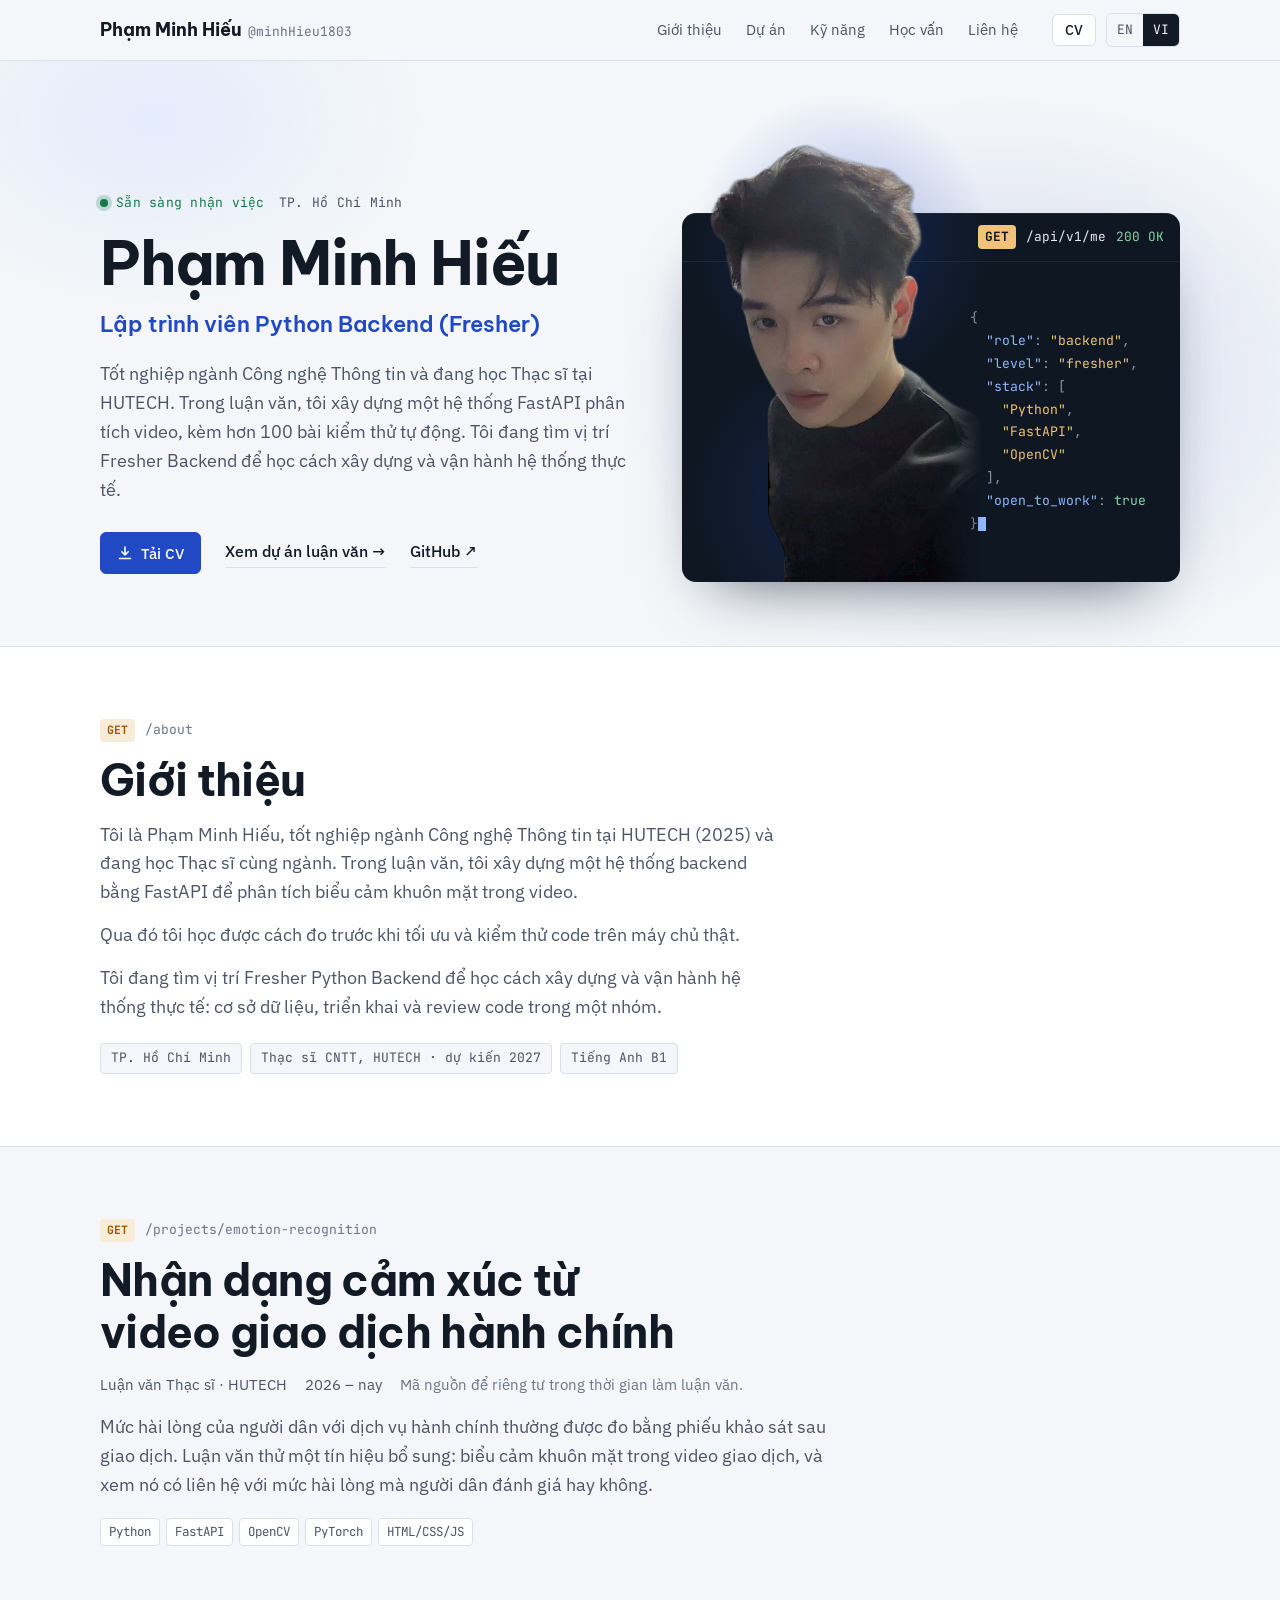
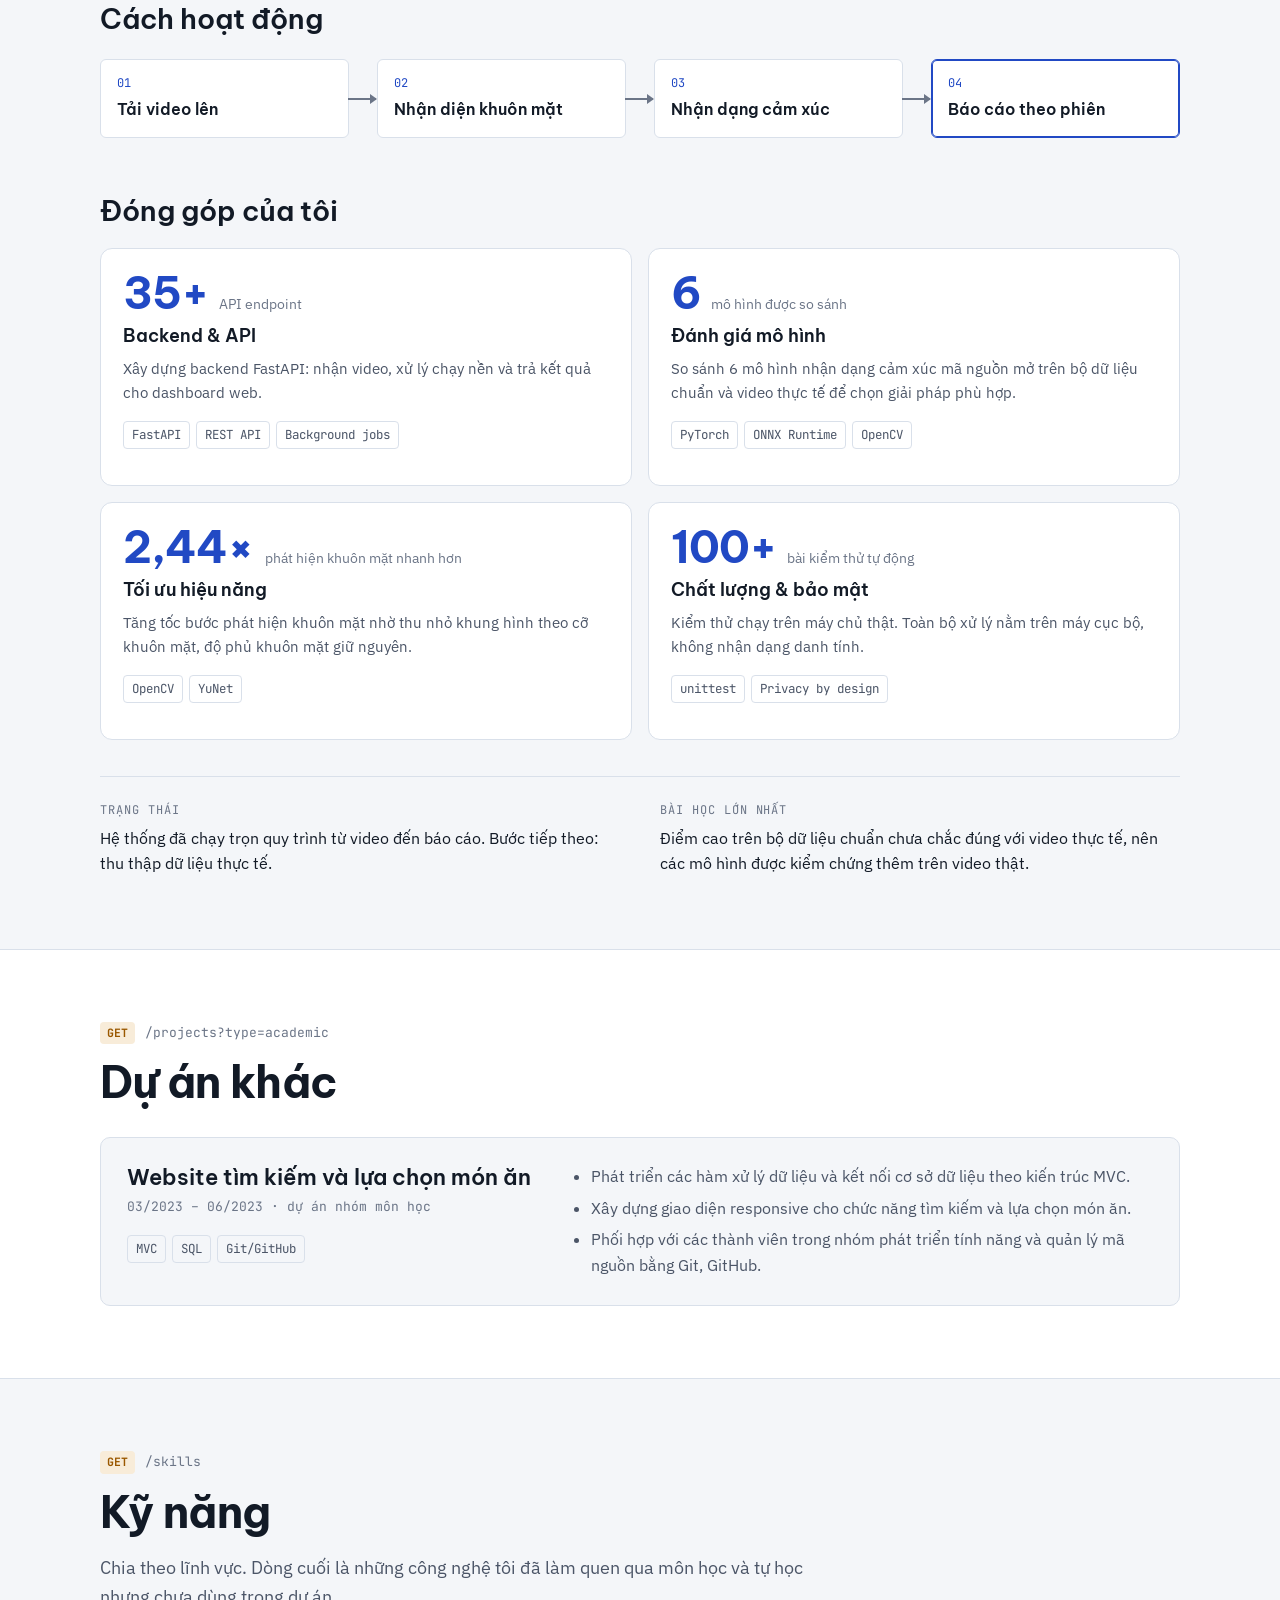
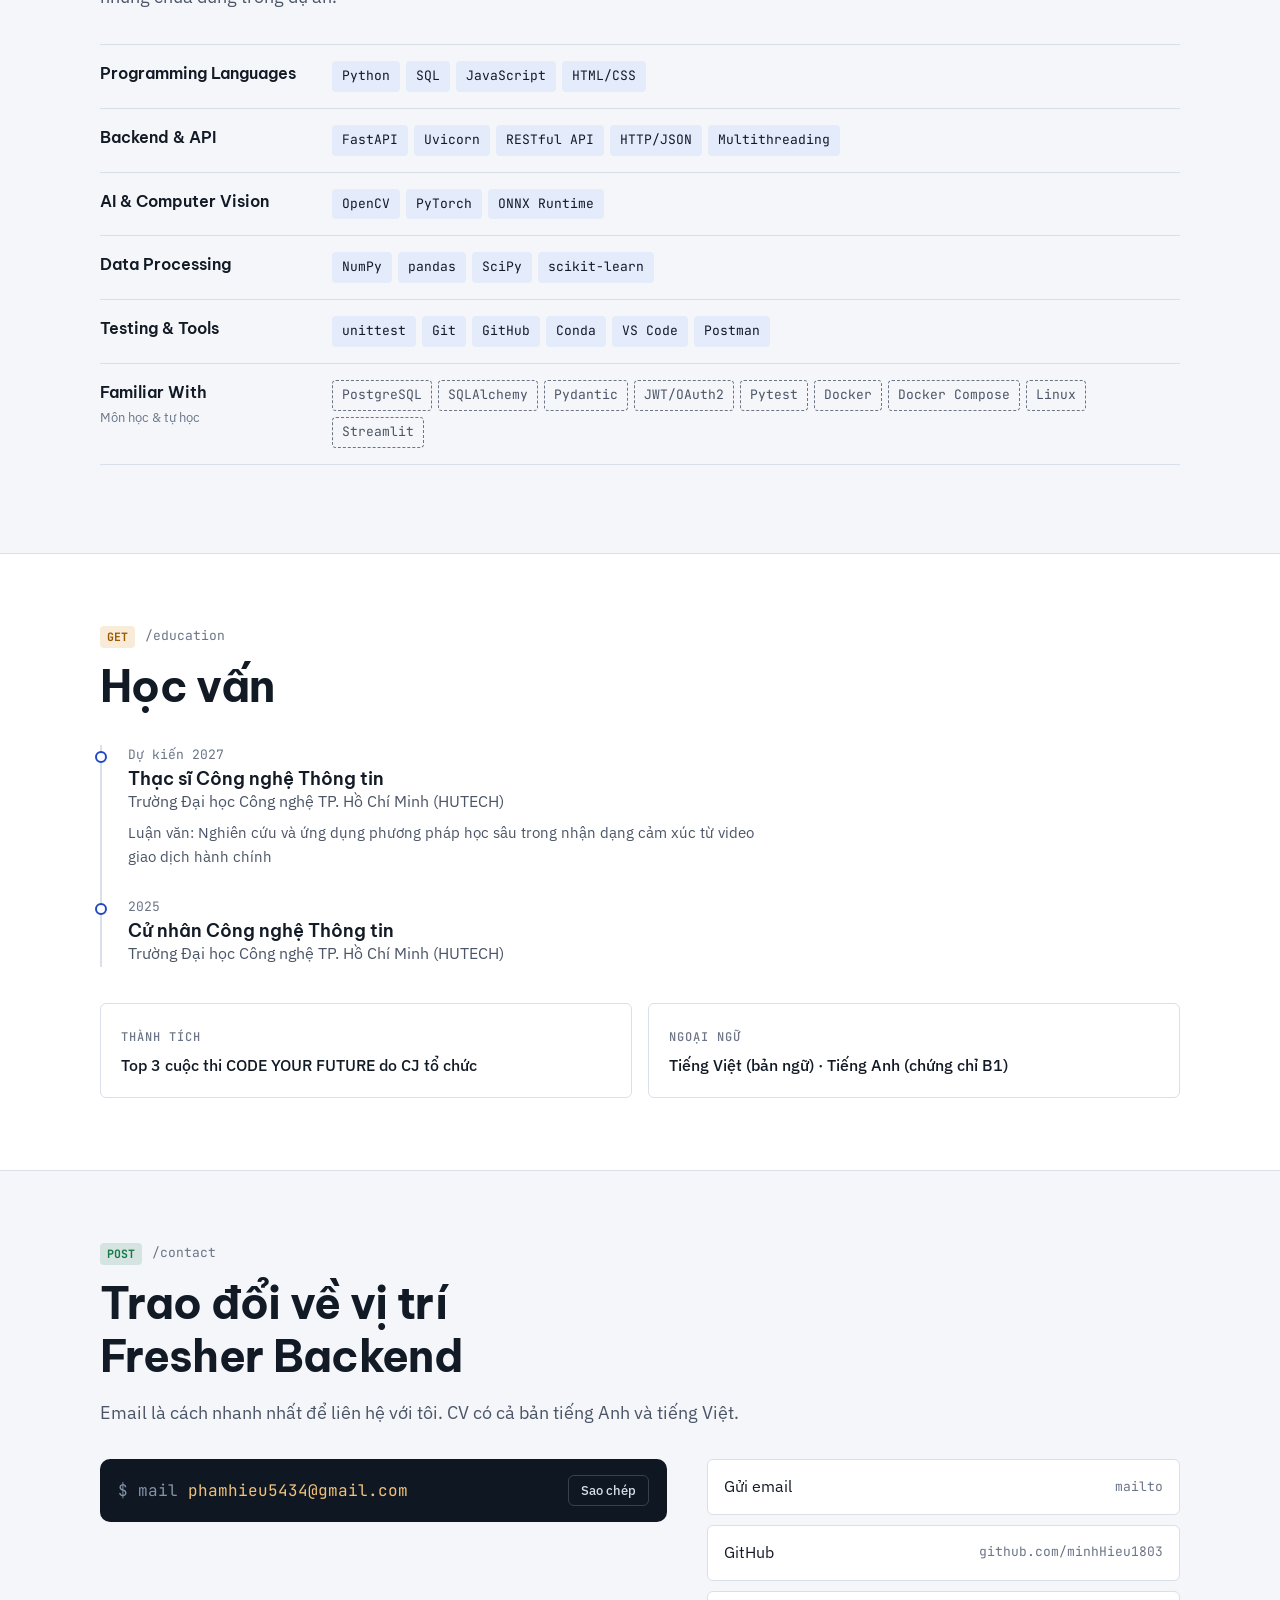
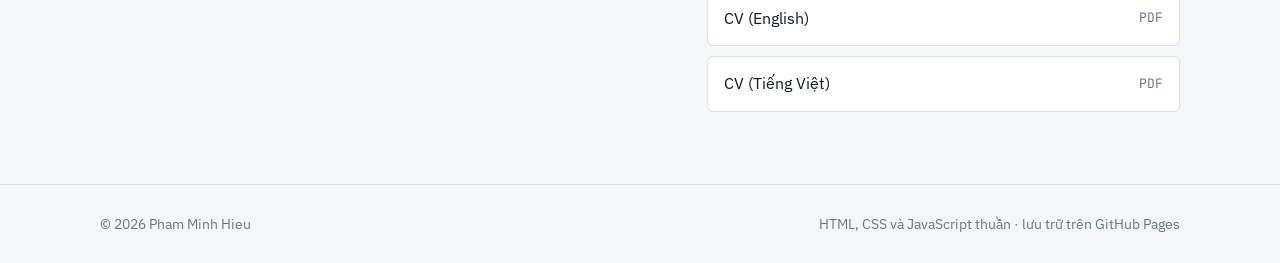
==== commit 356e8749: "Rework the thesis section as a short case study - Intro is now the problem: satisfaction is measured" ====
--- a/vi/index.html
+++ b/vi/index.html
@@ -162,18 +162,12 @@
         <span><span lang="en">2026 – present</span><span lang="vi">2026 – nay</span></span>
         <span class="private"><span lang="en">Source code is private while the thesis is in progress.</span><span lang="vi">Mã nguồn để riêng tư trong thời gian làm luận văn.</span></span>
       </div>
-      <p class="intro" lang="en">A system that reads citizens' facial expressions in videos recorded at public-service counters, to study how they relate to satisfaction with the service.</p>
-      <p class="intro" lang="vi">Hệ thống phân tích biểu cảm khuôn mặt của người dân trong video ghi tại quầy giao dịch hành chính, nhằm tìm hiểu mối liên hệ với mức độ hài lòng về dịch vụ.</p>
+      <p class="intro" lang="en">Citizen satisfaction with public services is usually measured with a survey after the visit. This thesis tests a complementary signal: facial expressions in the transaction video, and whether they relate to how satisfied people say they are.</p>
+      <p class="intro" lang="vi">Mức hài lòng của người dân với dịch vụ hành chính thường được đo bằng phiếu khảo sát sau giao dịch. Luận văn thử một tín hiệu bổ sung: biểu cảm khuôn mặt trong video giao dịch, và xem nó có liên hệ với mức hài lòng mà người dân đánh giá hay không.</p>
       <ul class="tags" aria-label="Tech stack">
         <li>Python</li><li>FastAPI</li><li>OpenCV</li><li>PyTorch</li><li>HTML/CSS/JS</li>
       </ul>
 
-      <div class="figures">
-        <div class="figure"><div class="num">35+</div><div class="label"><span lang="en">API endpoints</span><span lang="vi">API endpoint</span></div></div>
-        <div class="figure"><div class="num">6</div><div class="label"><span lang="en">emotion-recognition models compared</span><span lang="vi">mô hình nhận dạng cảm xúc được so sánh</span></div></div>
-        <div class="figure"><div class="num"><span lang="en">2.44×</span><span lang="vi">2,44×</span></div><div class="label"><span lang="en">faster face detection</span><span lang="vi">phát hiện khuôn mặt nhanh hơn</span></div></div>
-        <div class="figure"><div class="num">100+</div><div class="label"><span lang="en">automated tests</span><span lang="vi">bài kiểm thử tự động</span></div></div>
-      </div>
 
       <div class="sub">
         <h3><span lang="en">How it works</span><span lang="vi">Cách hoạt động</span></h3>
@@ -186,17 +180,50 @@
       </div>
 
       <div class="sub">
-        <h3><span lang="en">What I did</span><span lang="vi">Phần tôi làm</span></h3>
-        <ul class="did" lang="en">
-          <li>Built the backend with FastAPI: video upload, background processing and a web dashboard to view the results.</li>
-          <li>Compared 6 open-source emotion-recognition models on a public test set and on real video clips.</li>
-          <li>Wrote automated tests, and kept all processing on the local machine with no identity recognition to protect personal data.</li>
-        </ul>
-        <ul class="did" lang="vi">
-          <li>Xây dựng backend bằng FastAPI: tải video lên, xử lý chạy nền và dashboard web để xem kết quả.</li>
-          <li>So sánh 6 mô hình nhận dạng cảm xúc mã nguồn mở trên bộ dữ liệu kiểm thử công khai và trên video thực tế.</li>
-          <li>Viết kiểm thử tự động; toàn bộ xử lý chạy trên máy cục bộ và không nhận dạng danh tính, để bảo vệ dữ liệu cá nhân.</li>
-        </ul>
+        <h3><span lang="en">My contributions</span><span lang="vi">Đóng góp của tôi</span></h3>
+        <div class="contrib">
+          <article class="card">
+            <p class="stat"><b>35+</b><span><span lang="en">API endpoints</span><span lang="vi">API endpoint</span></span></p>
+            <h4><span lang="en">Backend &amp; API</span><span lang="vi">Backend &amp; API</span></h4>
+            <p class="desc" lang="en">Built the FastAPI backend: it receives videos, processes them in the background and serves the results to a web dashboard.</p>
+            <p class="desc" lang="vi">Xây dựng backend FastAPI: nhận video, xử lý chạy nền và trả kết quả cho dashboard web.</p>
+            <ul class="tags"><li>FastAPI</li><li>REST API</li><li>Background jobs</li></ul>
+          </article>
+          <article class="card">
+            <p class="stat"><b>6</b><span><span lang="en">models compared</span><span lang="vi">mô hình được so sánh</span></span></p>
+            <h4><span lang="en">Model evaluation</span><span lang="vi">Đánh giá mô hình</span></h4>
+            <p class="desc" lang="en">Compared six open-source emotion-recognition models on a standard dataset and on real video clips to choose a suitable one.</p>
+            <p class="desc" lang="vi">So sánh 6 mô hình nhận dạng cảm xúc mã nguồn mở trên bộ dữ liệu chuẩn và video thực tế để chọn giải pháp phù hợp.</p>
+            <ul class="tags"><li>PyTorch</li><li>ONNX Runtime</li><li>OpenCV</li></ul>
+          </article>
+          <article class="card">
+            <p class="stat"><b><span lang="en">2.44×</span><span lang="vi">2,44×</span></b><span><span lang="en">faster face detection</span><span lang="vi">phát hiện khuôn mặt nhanh hơn</span></span></p>
+            <h4><span lang="en">Performance</span><span lang="vi">Tối ưu hiệu năng</span></h4>
+            <p class="desc" lang="en">Sped up the face-detection step by sizing frames to the face, with the same face coverage.</p>
+            <p class="desc" lang="vi">Tăng tốc bước phát hiện khuôn mặt nhờ thu nhỏ khung hình theo cỡ khuôn mặt, độ phủ khuôn mặt giữ nguyên.</p>
+            <ul class="tags"><li>OpenCV</li><li>YuNet</li></ul>
+          </article>
+          <article class="card">
+            <p class="stat"><b>100+</b><span><span lang="en">automated tests</span><span lang="vi">bài kiểm thử tự động</span></span></p>
+            <h4><span lang="en">Quality &amp; privacy</span><span lang="vi">Chất lượng &amp; bảo mật</span></h4>
+            <p class="desc" lang="en">Tests run against a real server. All processing stays on the local machine, with no identity recognition.</p>
+            <p class="desc" lang="vi">Kiểm thử chạy trên máy chủ thật. Toàn bộ xử lý nằm trên máy cục bộ, không nhận dạng danh tính.</p>
+            <ul class="tags"><li>unittest</li><li>Privacy by design</li></ul>
+          </article>
+        </div>
+      </div>
+
+      <div class="notes">
+        <div class="note">
+          <p class="note-label"><span lang="en">Status</span><span lang="vi">Trạng thái</span></p>
+          <p lang="en">The full flow from video to report works end to end. Next step: collecting real field data.</p>
+          <p lang="vi">Hệ thống đã chạy trọn quy trình từ video đến báo cáo. Bước tiếp theo: thu thập dữ liệu thực tế.</p>
+        </div>
+        <div class="note">
+          <p class="note-label"><span lang="en">Key lesson</span><span lang="vi">Bài học lớn nhất</span></p>
+          <p lang="en">A high score on a standard dataset does not guarantee the same on real videos, so the models are also checked on real footage.</p>
+          <p lang="vi">Điểm cao trên bộ dữ liệu chuẩn chưa chắc đúng với video thực tế, nên các mô hình được kiểm chứng thêm trên video thật.</p>
+        </div>
       </div>
     </div>
   </section>
--- a/assets/css/style.css
+++ b/assets/css/style.css
@@ -355,24 +355,6 @@
   border: 1px solid var(--line); background: var(--bg); padding: 4px 10px; border-radius: 4px;
 }
 
-/* key figures */
-.figures {
-  display: grid; grid-template-columns: repeat(4, minmax(0, 1fr));
-  margin-top: 40px; border-block: 1px solid var(--line);
-}
-.figure { padding: 22px 20px 20px; }
-.figure + .figure { border-left: 1px solid var(--line); }
-.figure .num {
-  font-family: var(--font-display); font-weight: 700; font-size: var(--step-4);
-  letter-spacing: -0.02em; font-variant-numeric: tabular-nums; color: var(--ink);
-}
-.figure .label { margin-top: 4px; color: var(--ink-2); font-size: 0.9375rem; line-height: 1.45; }
-@media (max-width: 760px) {
-  .figures { grid-template-columns: repeat(2, minmax(0, 1fr)); }
-  .figure:nth-child(3) { border-left: 0; }
-  .figure:nth-child(n+3) { border-top: 1px solid var(--line); }
-}
-
 /* how it works: numbered steps with arrows */
 .steps { counter-reset: step; }
 .steps .node { counter-increment: step; }
@@ -411,10 +393,37 @@
   }
 }
 
-/* "what I did": a short plain list */
-.did { margin: 14px 0 0; padding-left: 20px; color: var(--ink-2); max-width: 70ch; }
-.did li + li { margin-top: 8px; }
-.did li::marker { color: var(--accent); }
+/* contributions: one card per area, its number first */
+.contrib { display: grid; grid-template-columns: repeat(2, minmax(0, 1fr)); gap: 16px; margin-top: 20px; }
+.card {
+  display: flex; flex-direction: column; gap: 10px; min-width: 0;
+  padding: 22px 22px 20px; border-radius: 12px;
+  background: var(--surface); border: 1px solid var(--line);
+  transition: transform 0.2s ease, box-shadow 0.2s ease, border-color 0.2s ease;
+}
+.card:hover {
+  transform: translateY(-2px);
+  border-color: color-mix(in srgb, var(--accent) 45%, var(--line));
+  box-shadow: 0 16px 32px -24px rgba(9, 20, 40, 0.55);
+}
+@media (prefers-reduced-motion: reduce) { .card, .card:hover { transition: none; transform: none; } }
+.card .stat { display: flex; align-items: baseline; gap: 10px; flex-wrap: wrap; }
+.card .stat b {
+  font-family: var(--font-display); font-weight: 700; font-size: var(--step-4); line-height: 1;
+  letter-spacing: -0.02em; color: var(--accent); font-variant-numeric: tabular-nums;
+}
+.card .stat > span { font-size: 0.875rem; color: var(--ink-3); }
+.card h4 { font-size: var(--step-1); font-weight: 600; }
+.card .desc { color: var(--ink-2); font-size: 0.9375rem; }
+.card .tags { margin-top: auto; padding-top: 6px; }
+@media (max-width: 760px) { .contrib { grid-template-columns: minmax(0, 1fr); } }
+
+/* status and lesson: two short notes under the cards */
+.notes { display: grid; grid-template-columns: repeat(2, minmax(0, 1fr)); gap: 16px 40px; margin-top: 36px; padding-top: 24px; border-top: 1px solid var(--line); }
+.note-label { font-family: var(--font-mono); font-size: 0.75rem; letter-spacing: 0.08em; text-transform: uppercase; color: var(--ink-3); }
+.note p + p { margin-top: 6px; }
+.note p:not(.note-label) { color: var(--ink); max-width: 56ch; }
+@media (max-width: 760px) { .notes { grid-template-columns: minmax(0, 1fr); } }
 
 /* other project */
 .project-card {
